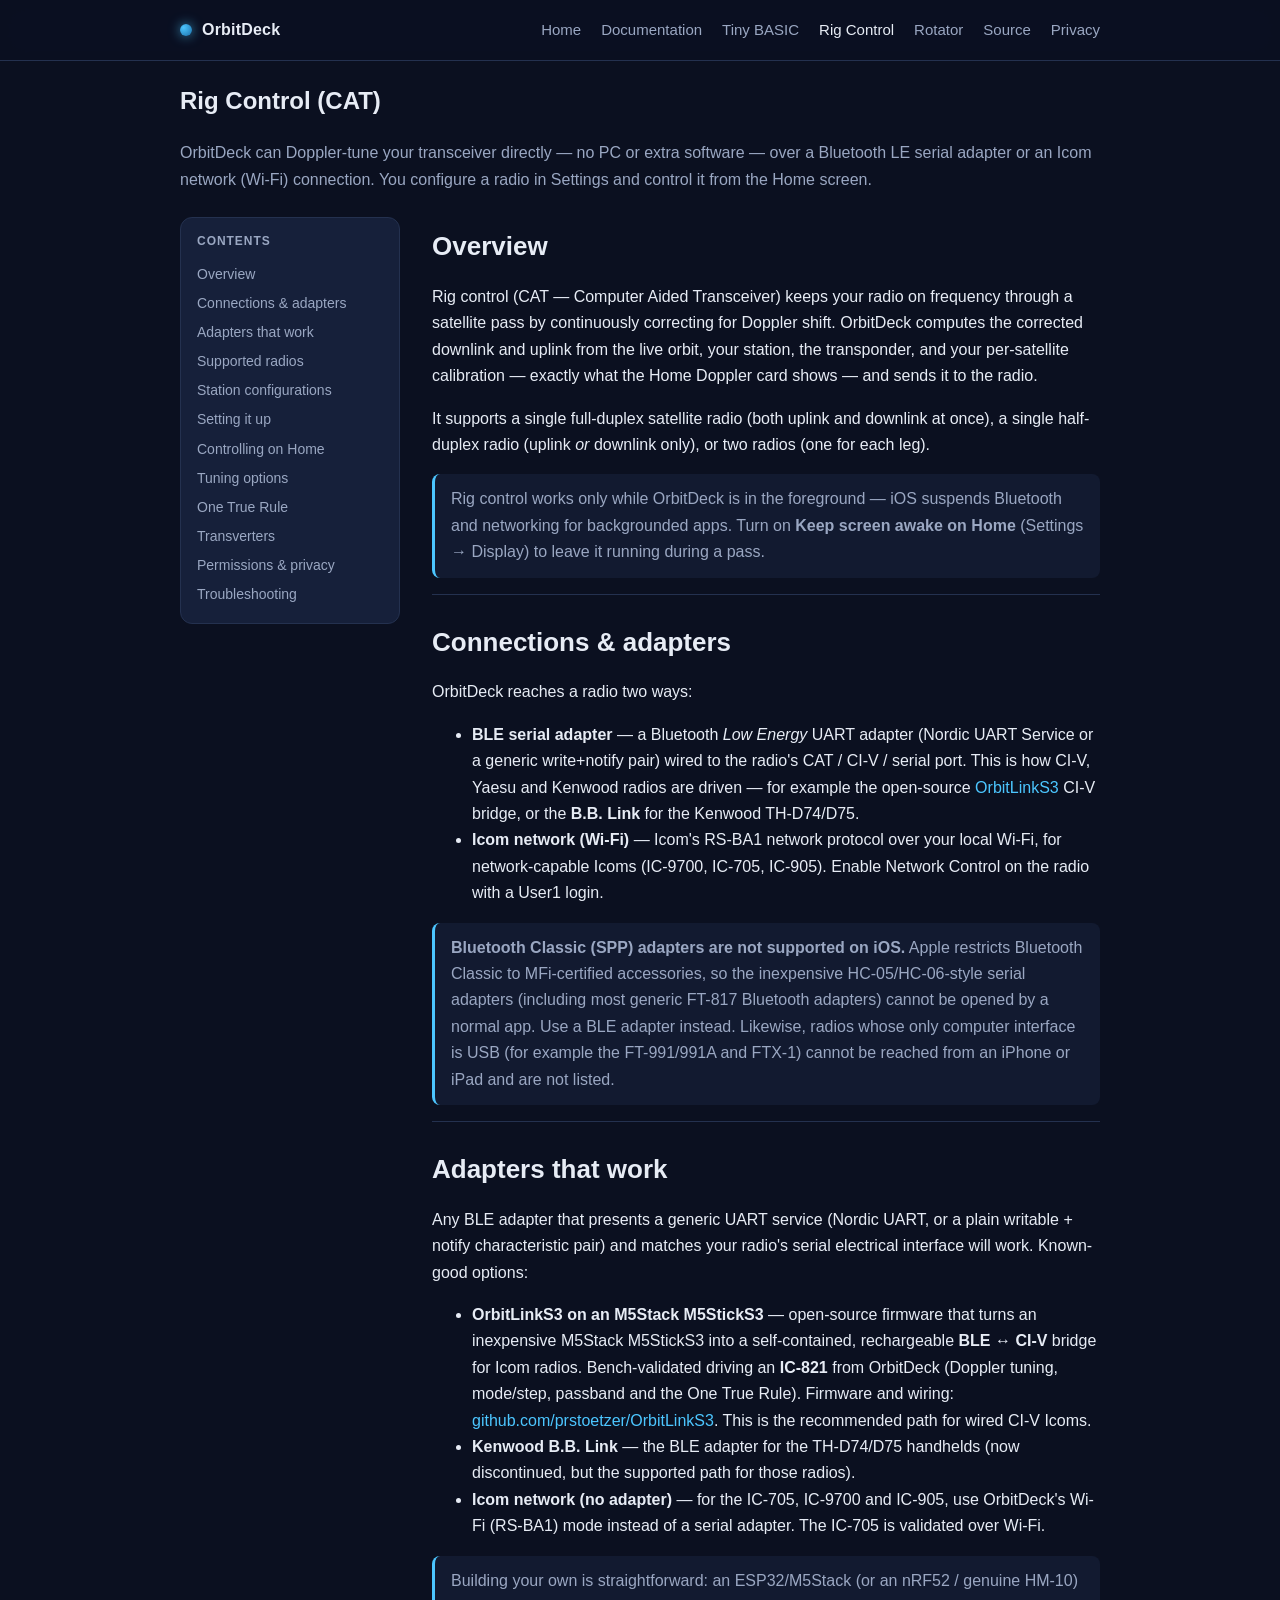
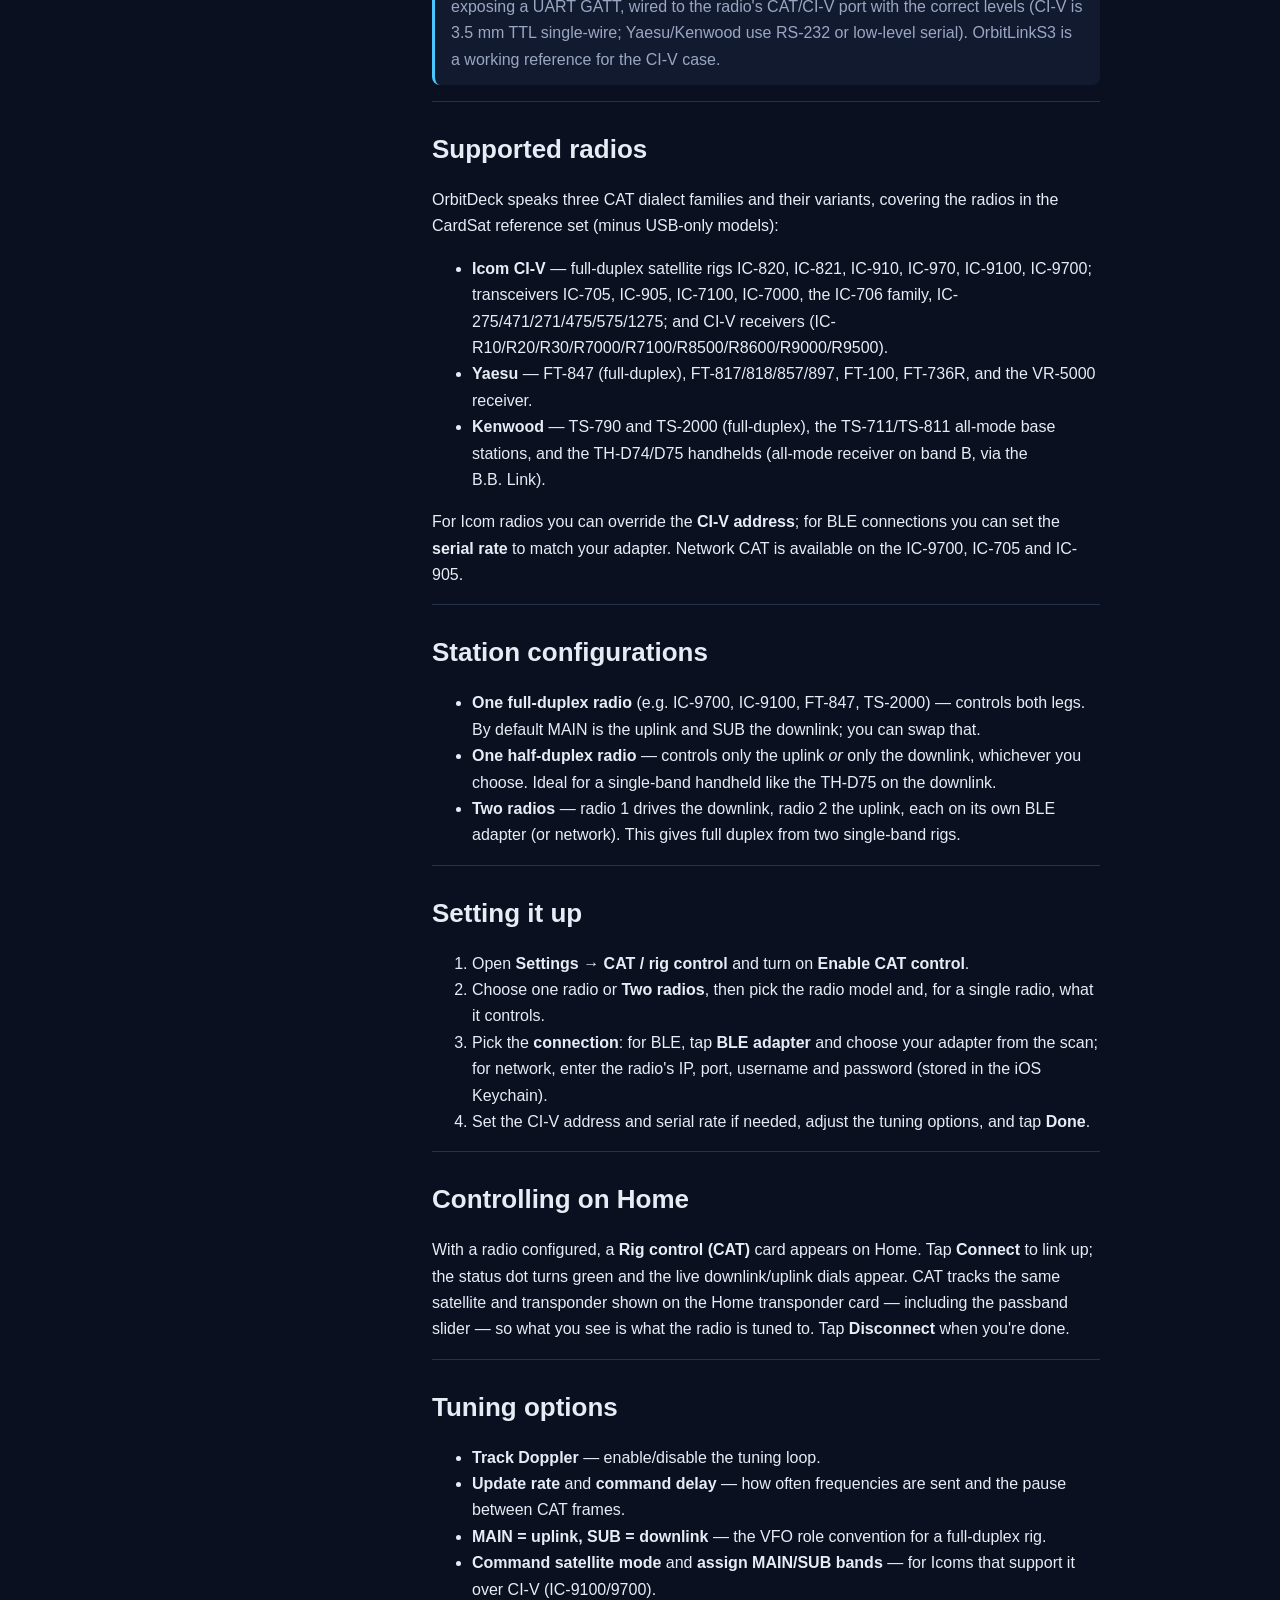
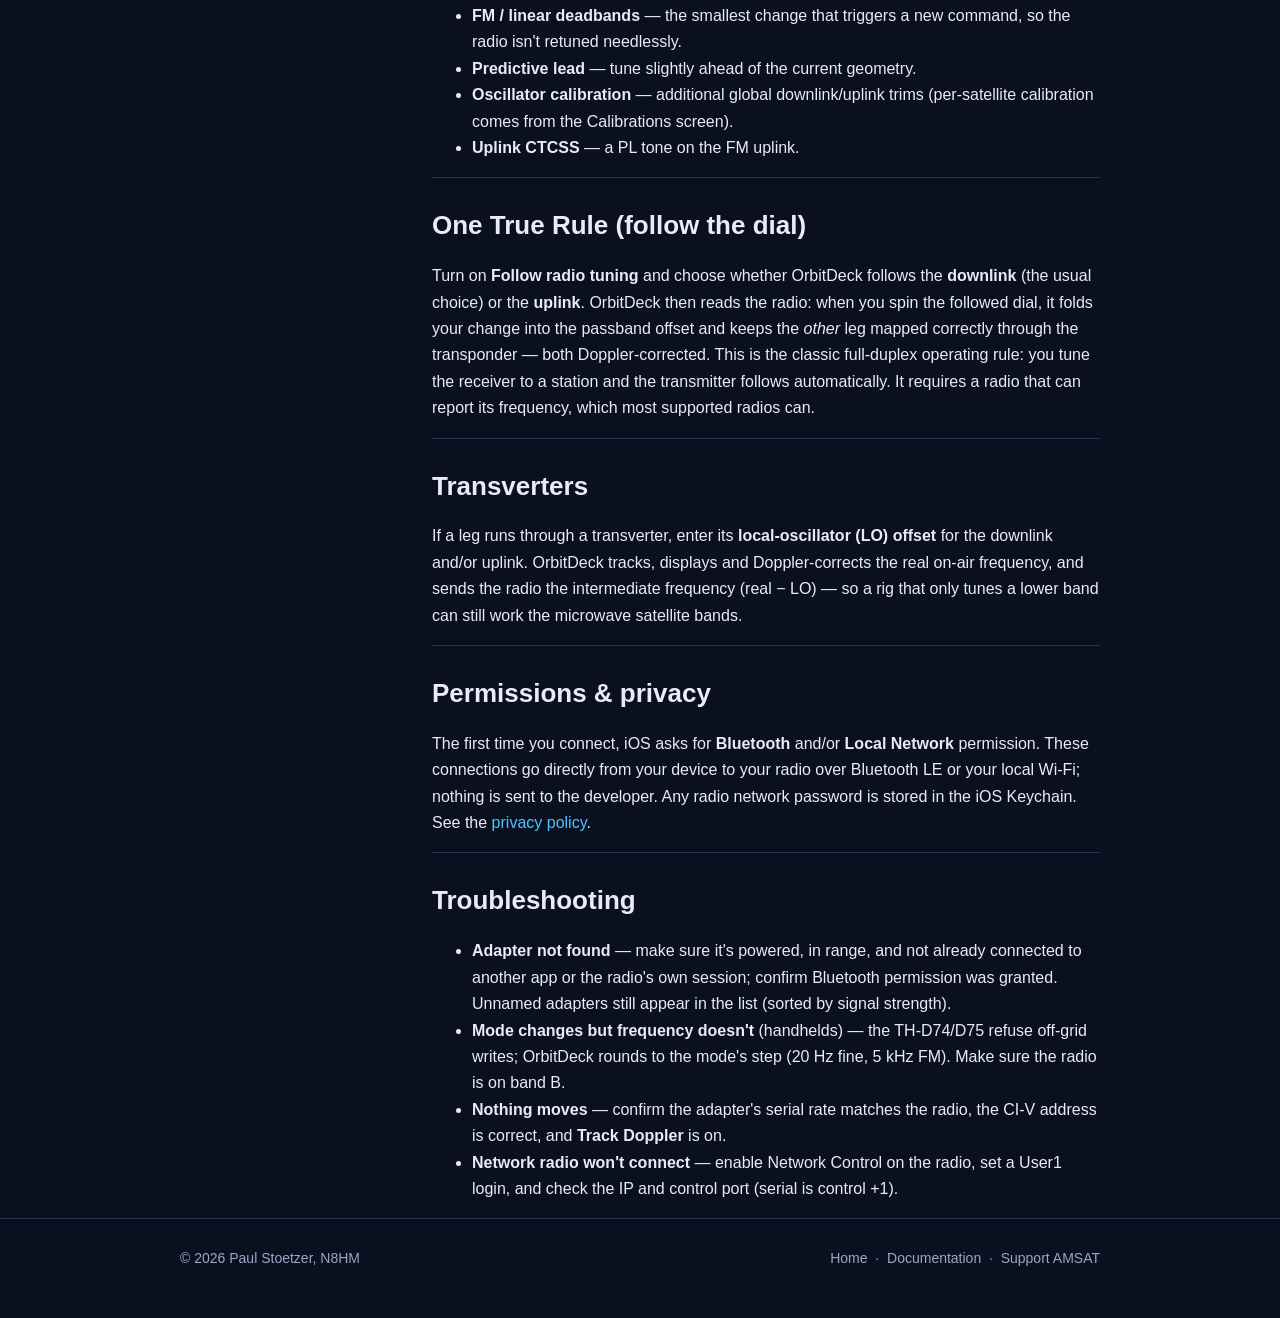
==== docs/catcontrol.html @ 7d6f2154 "0.9.13: antenna rotator control (GS-232/Easycomm/SPID/rotctld/PstRotator) Add az/el antenna rotator " ====
<!DOCTYPE html>
<html lang="en">
<head>
    <meta charset="utf-8">
    <meta name="viewport" content="width=device-width, initial-scale=1">
    <title>Rig Control (CAT) — OrbitDeck for iOS</title>
    <meta name="description" content="OrbitDeck for iOS can Doppler-tune your transceiver (CAT control) over a BLE serial adapter or an Icom network connection: supported radios, interfaces, tuning options, and the One True Rule read-back.">
    <link rel="stylesheet" href="styles.css">
</head>
<body>
    <header class="site-header">
        <nav class="nav">
            <a class="brand" href="index.html"><span class="dot"></span>OrbitDeck</a>
            <a class="navlink" href="index.html">Home</a>
            <a class="navlink" href="documentation.html">Documentation</a>
            <a class="navlink" href="tinybasic.html">Tiny BASIC</a>
            <a class="navlink" href="catcontrol.html" aria-current="page">Rig Control</a>
            <a class="navlink" href="rotator.html">Rotator</a>
            <a class="navlink" href="source.html">Source</a>
            <a class="navlink" href="privacy.html">Privacy</a>
        </nav>
    </header>

    <section class="container">
        <h1>Rig Control (CAT)</h1>
        <p class="section-intro">OrbitDeck can Doppler-tune your transceiver directly — no PC or extra software — over a Bluetooth&nbsp;LE serial adapter or an Icom network (Wi-Fi) connection. You configure a radio in Settings and control it from the Home screen.</p>

        <div class="doc">
            <aside class="toc">
                <h4>Contents</h4>
                <a href="#overview">Overview</a>
                <a href="#interfaces">Connections &amp; adapters</a>
                <a href="#adapters">Adapters that work</a>
                <a href="#radios">Supported radios</a>
                <a href="#stations">Station configurations</a>
                <a href="#setup">Setting it up</a>
                <a href="#control">Controlling on Home</a>
                <a href="#tuning">Tuning options</a>
                <a href="#onetrule">One True Rule</a>
                <a href="#transverter">Transverters</a>
                <a href="#privacy">Permissions &amp; privacy</a>
                <a href="#troubleshooting">Troubleshooting</a>
            </aside>

            <div class="doc-body">
                <h2 id="overview">Overview</h2>
                <p>Rig control (CAT — Computer Aided Transceiver) keeps your radio on frequency through a satellite pass by continuously correcting for Doppler shift. OrbitDeck computes the corrected downlink and uplink from the live orbit, your station, the transponder, and your per-satellite calibration — exactly what the Home Doppler card shows — and sends it to the radio.</p>
                <p>It supports a single full-duplex satellite radio (both uplink and downlink at once), a single half-duplex radio (uplink <em>or</em> downlink only), or two radios (one for each leg).</p>
                <div class="note">
                    Rig control works only while OrbitDeck is in the foreground — iOS suspends Bluetooth and networking for backgrounded apps. Turn on <strong>Keep screen awake on Home</strong> (Settings &rarr; Display) to leave it running during a pass.
                </div>

                <h2 id="interfaces">Connections &amp; adapters</h2>
                <p>OrbitDeck reaches a radio two ways:</p>
                <ul>
                    <li><strong>BLE serial adapter</strong> — a Bluetooth&nbsp;<em>Low Energy</em> UART adapter (Nordic UART Service or a generic write+notify pair) wired to the radio's CAT / CI-V / serial port. This is how CI-V, Yaesu and Kenwood radios are driven — for example the open-source <a href="#adapters">OrbitLinkS3</a> CI-V bridge, or the <strong>B.B.&nbsp;Link</strong> for the Kenwood TH-D74/D75.</li>
                    <li><strong>Icom network (Wi-Fi)</strong> — Icom's RS-BA1 network protocol over your local Wi-Fi, for network-capable Icoms (IC-9700, IC-705, IC-905). Enable Network Control on the radio with a User1 login.</li>
                </ul>
                <div class="note">
                    <strong>Bluetooth Classic (SPP) adapters are not supported on iOS.</strong> Apple restricts Bluetooth Classic to MFi-certified accessories, so the inexpensive HC-05/HC-06-style serial adapters (including most generic FT-817 Bluetooth adapters) cannot be opened by a normal app. Use a BLE adapter instead. Likewise, radios whose only computer interface is USB (for example the FT-991/991A and FTX-1) cannot be reached from an iPhone or iPad and are not listed.
                </div>

                <h2 id="adapters">Adapters that work</h2>
                <p>Any BLE adapter that presents a generic UART service (Nordic UART, or a plain writable + notify characteristic pair) and matches your radio's serial electrical interface will work. Known-good options:</p>
                <ul>
                    <li><strong>OrbitLinkS3 on an M5Stack M5StickS3</strong> — open-source firmware that turns an inexpensive M5Stack M5StickS3 into a self-contained, rechargeable <strong>BLE&nbsp;&harr;&nbsp;CI-V</strong> bridge for Icom radios. Bench-validated driving an <strong>IC-821</strong> from OrbitDeck (Doppler tuning, mode/step, passband and the One True Rule). Firmware and wiring: <a href="https://github.com/prstoetzer/OrbitLinkS3" rel="noopener">github.com/prstoetzer/OrbitLinkS3</a>. This is the recommended path for wired CI-V Icoms.</li>
                    <li><strong>Kenwood B.B.&nbsp;Link</strong> — the BLE adapter for the TH-D74/D75 handhelds (now discontinued, but the supported path for those radios).</li>
                    <li><strong>Icom network (no adapter)</strong> — for the IC-705, IC-9700 and IC-905, use OrbitDeck's Wi-Fi (RS-BA1) mode instead of a serial adapter. The IC-705 is validated over Wi-Fi.</li>
                </ul>
                <div class="note">
                    Building your own is straightforward: an ESP32/M5Stack (or an nRF52 / genuine HM-10) exposing a UART GATT, wired to the radio's CAT/CI-V port with the correct levels (CI-V is 3.5&nbsp;mm TTL single-wire; Yaesu/Kenwood use RS-232 or low-level serial). OrbitLinkS3 is a working reference for the CI-V case.
                </div>

                <h2 id="radios">Supported radios</h2>
                <p>OrbitDeck speaks three CAT dialect families and their variants, covering the radios in the CardSat reference set (minus USB-only models):</p>
                <ul>
                    <li><strong>Icom CI-V</strong> — full-duplex satellite rigs IC-820, IC-821, IC-910, IC-970, IC-9100, IC-9700; transceivers IC-705, IC-905, IC-7100, IC-7000, the IC-706 family, IC-275/471/271/475/575/1275; and CI-V receivers (IC-R10/R20/R30/R7000/R7100/R8500/R8600/R9000/R9500).</li>
                    <li><strong>Yaesu</strong> — FT-847 (full-duplex), FT-817/818/857/897, FT-100, FT-736R, and the VR-5000 receiver.</li>
                    <li><strong>Kenwood</strong> — TS-790 and TS-2000 (full-duplex), the TS-711/TS-811 all-mode base stations, and the TH-D74/D75 handhelds (all-mode receiver on band B, via the B.B.&nbsp;Link).</li>
                </ul>
                <p>For Icom radios you can override the <strong>CI-V address</strong>; for BLE connections you can set the <strong>serial rate</strong> to match your adapter. Network CAT is available on the IC-9700, IC-705 and IC-905.</p>

                <h2 id="stations">Station configurations</h2>
                <ul>
                    <li><strong>One full-duplex radio</strong> (e.g. IC-9700, IC-9100, FT-847, TS-2000) — controls both legs. By default MAIN is the uplink and SUB the downlink; you can swap that.</li>
                    <li><strong>One half-duplex radio</strong> — controls only the uplink <em>or</em> only the downlink, whichever you choose. Ideal for a single-band handheld like the TH-D75 on the downlink.</li>
                    <li><strong>Two radios</strong> — radio&nbsp;1 drives the downlink, radio&nbsp;2 the uplink, each on its own BLE adapter (or network). This gives full duplex from two single-band rigs.</li>
                </ul>

                <h2 id="setup">Setting it up</h2>
                <ol>
                    <li>Open <strong>Settings &rarr; CAT / rig control</strong> and turn on <strong>Enable CAT control</strong>.</li>
                    <li>Choose one radio or <strong>Two radios</strong>, then pick the radio model and, for a single radio, what it controls.</li>
                    <li>Pick the <strong>connection</strong>: for BLE, tap <strong>BLE adapter</strong> and choose your adapter from the scan; for network, enter the radio's IP, port, username and password (stored in the iOS Keychain).</li>
                    <li>Set the CI-V address and serial rate if needed, adjust the tuning options, and tap <strong>Done</strong>.</li>
                </ol>

                <h2 id="control">Controlling on Home</h2>
                <p>With a radio configured, a <strong>Rig control (CAT)</strong> card appears on Home. Tap <strong>Connect</strong> to link up; the status dot turns green and the live downlink/uplink dials appear. CAT tracks the same satellite and transponder shown on the Home transponder card — including the passband slider — so what you see is what the radio is tuned to. Tap <strong>Disconnect</strong> when you're done.</p>

                <h2 id="tuning">Tuning options</h2>
                <ul>
                    <li><strong>Track Doppler</strong> — enable/disable the tuning loop.</li>
                    <li><strong>Update rate</strong> and <strong>command delay</strong> — how often frequencies are sent and the pause between CAT frames.</li>
                    <li><strong>MAIN = uplink, SUB = downlink</strong> — the VFO role convention for a full-duplex rig.</li>
                    <li><strong>Command satellite mode</strong> and <strong>assign MAIN/SUB bands</strong> — for Icoms that support it over CI-V (IC-9100/9700).</li>
                    <li><strong>FM / linear deadbands</strong> — the smallest change that triggers a new command, so the radio isn't retuned needlessly.</li>
                    <li><strong>Predictive lead</strong> — tune slightly ahead of the current geometry.</li>
                    <li><strong>Oscillator calibration</strong> — additional global downlink/uplink trims (per-satellite calibration comes from the Calibrations screen).</li>
                    <li><strong>Uplink CTCSS</strong> — a PL tone on the FM uplink.</li>
                </ul>

                <h2 id="onetrule">One True Rule (follow the dial)</h2>
                <p>Turn on <strong>Follow radio tuning</strong> and choose whether OrbitDeck follows the <strong>downlink</strong> (the usual choice) or the <strong>uplink</strong>. OrbitDeck then reads the radio: when you spin the followed dial, it folds your change into the passband offset and keeps the <em>other</em> leg mapped correctly through the transponder — both Doppler-corrected. This is the classic full-duplex operating rule: you tune the receiver to a station and the transmitter follows automatically. It requires a radio that can report its frequency, which most supported radios can.</p>

                <h2 id="transverter">Transverters</h2>
                <p>If a leg runs through a transverter, enter its <strong>local-oscillator (LO) offset</strong> for the downlink and/or uplink. OrbitDeck tracks, displays and Doppler-corrects the real on-air frequency, and sends the radio the intermediate frequency (real &minus; LO) — so a rig that only tunes a lower band can still work the microwave satellite bands.</p>

                <h2 id="privacy">Permissions &amp; privacy</h2>
                <p>The first time you connect, iOS asks for <strong>Bluetooth</strong> and/or <strong>Local Network</strong> permission. These connections go directly from your device to your radio over Bluetooth&nbsp;LE or your local Wi-Fi; nothing is sent to the developer. Any radio network password is stored in the iOS Keychain. See the <a href="privacy.html">privacy policy</a>.</p>

                <h2 id="troubleshooting">Troubleshooting</h2>
                <ul>
                    <li><strong>Adapter not found</strong> — make sure it's powered, in range, and not already connected to another app or the radio's own session; confirm Bluetooth permission was granted. Unnamed adapters still appear in the list (sorted by signal strength).</li>
                    <li><strong>Mode changes but frequency doesn't</strong> (handhelds) — the TH-D74/D75 refuse off-grid writes; OrbitDeck rounds to the mode's step (20&nbsp;Hz fine, 5&nbsp;kHz FM). Make sure the radio is on band&nbsp;B.</li>
                    <li><strong>Nothing moves</strong> — confirm the adapter's serial rate matches the radio, the CI-V address is correct, and <strong>Track Doppler</strong> is on.</li>
                    <li><strong>Network radio won't connect</strong> — enable Network Control on the radio, set a User1 login, and check the IP and control port (serial is control&nbsp;+1).</li>
                </ul>
            </div>
        </div>
    </section>

    <footer class="site-footer">
        <div class="container">
            <span>&copy; 2026 Paul Stoetzer, N8HM</span>
            <span>
                <a href="index.html">Home</a> &nbsp;·&nbsp;
                <a href="documentation.html">Documentation</a> &nbsp;·&nbsp;
                <a href="https://www.amsat.org" rel="noopener">Support AMSAT</a>
            </span>
        </div>
    </footer>
</body>
</html>
---- docs/styles.css ----
/* OrbitDeck for iOS — GitHub Pages site
   Dependency-free static styles (no Jekyll build required). */

:root {
    --bg: #0b1020;
    --bg-elev: #121a30;
    --panel: #16203a;
    --border: #24314f;
    --text: #e7ecf5;
    --muted: #9aa7c2;
    --accent: #4cc6ff;
    --accent-2: #7ee787;
    --warning: #ffcc66;
    --max: 960px;
}

* { box-sizing: border-box; }

html { scroll-behavior: smooth; }

body {
    margin: 0;
    background: var(--bg);
    color: var(--text);
    font: 16px/1.65 -apple-system, BlinkMacSystemFont, "Segoe UI", Roboto, Helvetica, Arial, sans-serif;
    -webkit-font-smoothing: antialiased;
}

a { color: var(--accent); text-decoration: none; }
a:hover { text-decoration: underline; }

.container { max-width: var(--max); margin: 0 auto; padding: 0 20px; }

/* Header / nav */
.site-header {
    position: sticky;
    top: 0;
    z-index: 10;
    background: rgba(11, 16, 32, 0.85);
    backdrop-filter: saturate(160%) blur(12px);
    border-bottom: 1px solid var(--border);
}
.nav {
    display: flex;
    align-items: center;
    gap: 20px;
    height: 60px;
    max-width: var(--max);
    margin: 0 auto;
    padding: 0 20px;
}
.nav .brand {
    font-weight: 700;
    letter-spacing: 0.2px;
    color: var(--text);
    margin-right: auto;
    display: flex;
    align-items: center;
    gap: 10px;
}
.nav .brand .dot {
    width: 12px; height: 12px; border-radius: 50%;
    background: radial-gradient(circle at 30% 30%, var(--accent), #1c6fa8);
    box-shadow: 0 0 12px rgba(76, 198, 255, 0.7);
}
.nav a.navlink { color: var(--muted); font-size: 15px; }
.nav a.navlink:hover, .nav a.navlink[aria-current="page"] { color: var(--text); text-decoration: none; }

/* Hero */
.hero {
    padding: 72px 0 48px;
    text-align: center;
    background:
        radial-gradient(1200px 400px at 50% -120px, rgba(76,198,255,0.14), transparent 70%),
        linear-gradient(180deg, var(--bg-elev), var(--bg));
    border-bottom: 1px solid var(--border);
}
.hero h1 { font-size: clamp(30px, 6vw, 48px); margin: 0 0 12px; line-height: 1.1; }
.hero p.tagline { font-size: clamp(17px, 3vw, 21px); color: var(--muted); max-width: 640px; margin: 0 auto 28px; }
.hero .badges { display: flex; gap: 10px; justify-content: center; flex-wrap: wrap; }

.btn {
    display: inline-block;
    padding: 11px 20px;
    border-radius: 10px;
    font-weight: 600;
    border: 1px solid var(--border);
    background: var(--panel);
    color: var(--text);
}
.btn.primary { background: linear-gradient(180deg, #2aa9e8, #1c6fa8); border-color: #1c6fa8; color: #fff; }
.btn:hover { text-decoration: none; border-color: var(--accent); }

/* Sections */
section { padding: 40px 0; }
h2 { font-size: 26px; margin: 0 0 6px; }
h3 { font-size: 19px; margin: 26px 0 8px; }
.section-intro { color: var(--muted); margin: 0 0 24px; }

/* Feature grid */
.grid { display: grid; grid-template-columns: repeat(auto-fit, minmax(260px, 1fr)); gap: 16px; }
.card {
    background: var(--panel);
    border: 1px solid var(--border);
    border-radius: 14px;
    padding: 20px;
}
.card h3 { margin-top: 0; color: var(--accent); font-size: 17px; }
.card ul { margin: 8px 0 0; padding-left: 18px; }
.card li { margin: 4px 0; color: var(--text); }
.card li span { color: var(--muted); }

/* Docs layout */
.doc { display: grid; grid-template-columns: 220px 1fr; gap: 32px; align-items: start; }
.toc {
    position: sticky; top: 76px;
    border: 1px solid var(--border);
    border-radius: 12px;
    background: var(--panel);
    padding: 14px 16px;
    font-size: 14px;
}
.toc h4 { margin: 0 0 8px; font-size: 12px; letter-spacing: 0.08em; text-transform: uppercase; color: var(--muted); }
.toc a { display: block; color: var(--muted); padding: 3px 0; }
.toc a:hover { color: var(--text); text-decoration: none; }
.doc-body h2 { scroll-margin-top: 76px; border-top: 1px solid var(--border); padding-top: 26px; margin-top: 8px; }
.doc-body h2:first-child { border-top: 0; padding-top: 0; }
.doc-body code {
    background: var(--bg-elev); border: 1px solid var(--border);
    padding: 1px 6px; border-radius: 6px; font-size: 0.9em;
}
.doc-body pre {
    background: var(--bg-elev);
    border: 1px solid var(--border);
    border-radius: 10px;
    padding: 14px 16px;
    overflow-x: auto;
    font-size: 13.5px;
    line-height: 1.55;
    margin: 14px 0;
}
.doc-body pre code {
    background: none; border: 0; padding: 0; font-size: inherit;
}
.doc-body pre, .doc-body pre code {
    font-family: ui-monospace, SFMono-Regular, Menlo, Consolas, monospace;
    color: var(--text);
}
.swatch {
    display: inline-block; width: 14px; height: 14px;
    border-radius: 3px; border: 1px solid var(--border);
    vertical-align: middle; margin-right: 6px;
}
.doc-body table { border-collapse: collapse; width: 100%; margin: 14px 0; font-size: 14px; }
.doc-body th, .doc-body td { border: 1px solid var(--border); padding: 8px 10px; text-align: left; vertical-align: top; }
.doc-body th { background: var(--bg-elev); color: var(--muted); font-weight: 600; }

.note {
    border-left: 3px solid var(--accent);
    background: var(--bg-elev);
    padding: 12px 16px;
    border-radius: 8px;
    margin: 16px 0;
    color: var(--muted);
}

/* Legal / prose */
.prose { max-width: 760px; }
.prose h2 { margin-top: 34px; }
.prose ul { padding-left: 20px; }
.prose li { margin: 6px 0; }
.eyebrow { color: var(--accent); text-transform: uppercase; letter-spacing: 0.1em; font-size: 13px; font-weight: 700; }

/* Footer */
.site-footer {
    border-top: 1px solid var(--border);
    color: var(--muted);
    font-size: 14px;
    padding: 28px 0 48px;
}
.site-footer .container { display: flex; flex-wrap: wrap; gap: 12px 24px; justify-content: space-between; align-items: center; }
.site-footer a { color: var(--muted); }
.site-footer a:hover { color: var(--text); }

@media (max-width: 720px) {
    .doc { grid-template-columns: 1fr; }
    .toc { position: static; }
    .nav { gap: 14px; }
}
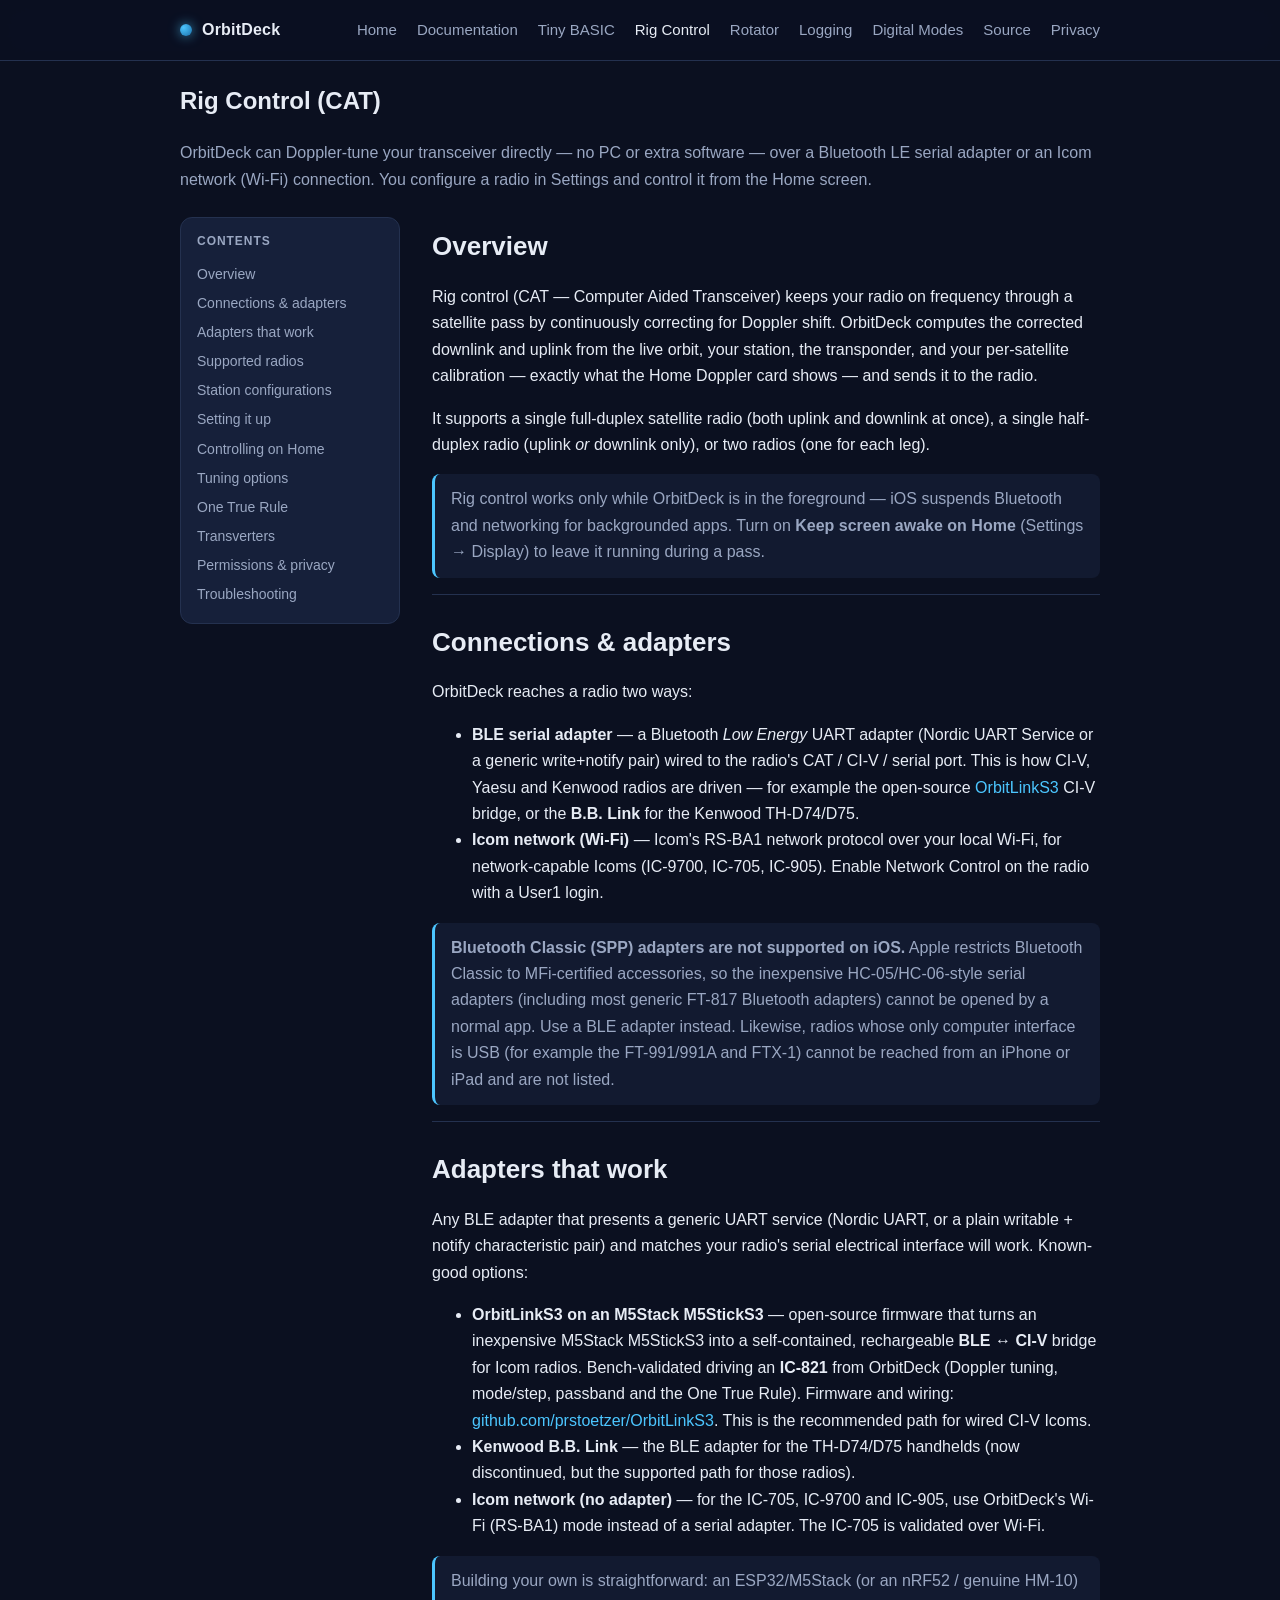
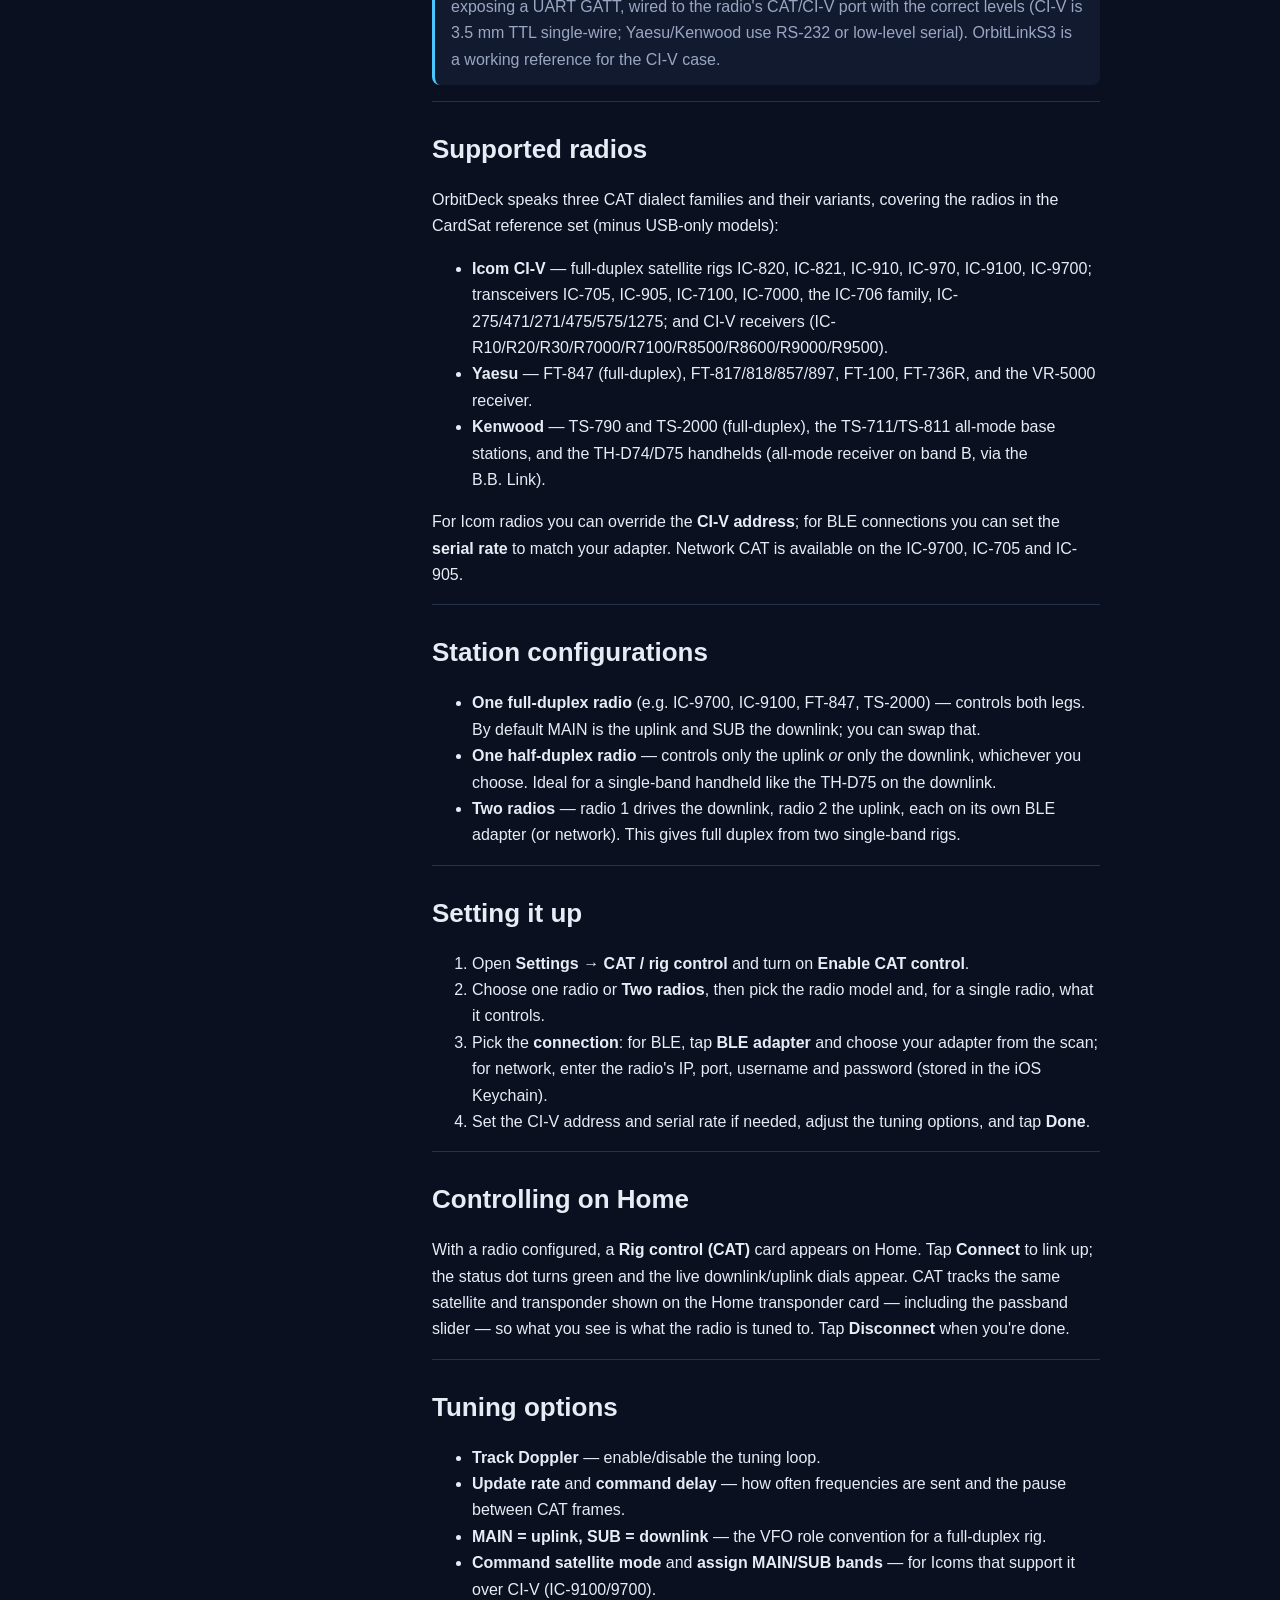
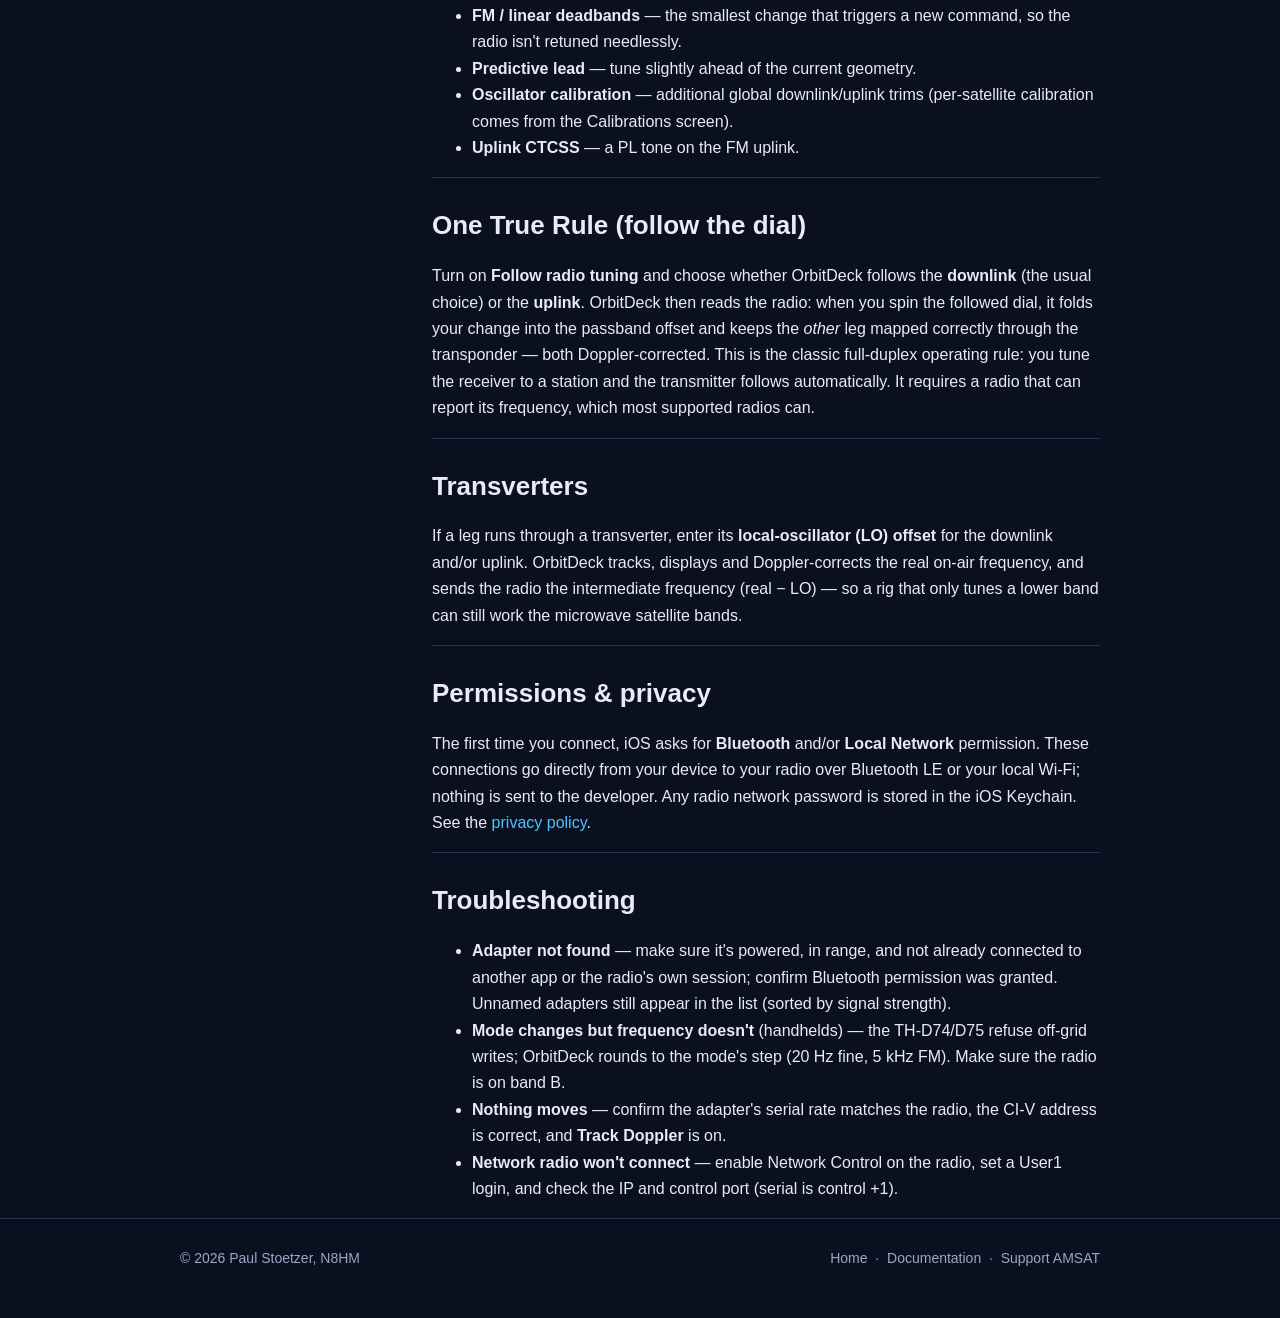
==== commit 274c2a49: "0.9.14: logging + LoTW/Cloudlog, SSTV, full-duplex FT4, rigctl, HEO arrow fix Turns OrbitDeck into a" ====
--- a/docs/catcontrol.html
+++ b/docs/catcontrol.html
@@ -16,6 +16,8 @@
             <a class="navlink" href="tinybasic.html">Tiny BASIC</a>
             <a class="navlink" href="catcontrol.html" aria-current="page">Rig Control</a>
             <a class="navlink" href="rotator.html">Rotator</a>
+            <a class="navlink" href="logging.html">Logging</a>
+            <a class="navlink" href="digitalmodes.html">Digital Modes</a>
             <a class="navlink" href="source.html">Source</a>
             <a class="navlink" href="privacy.html">Privacy</a>
         </nav>
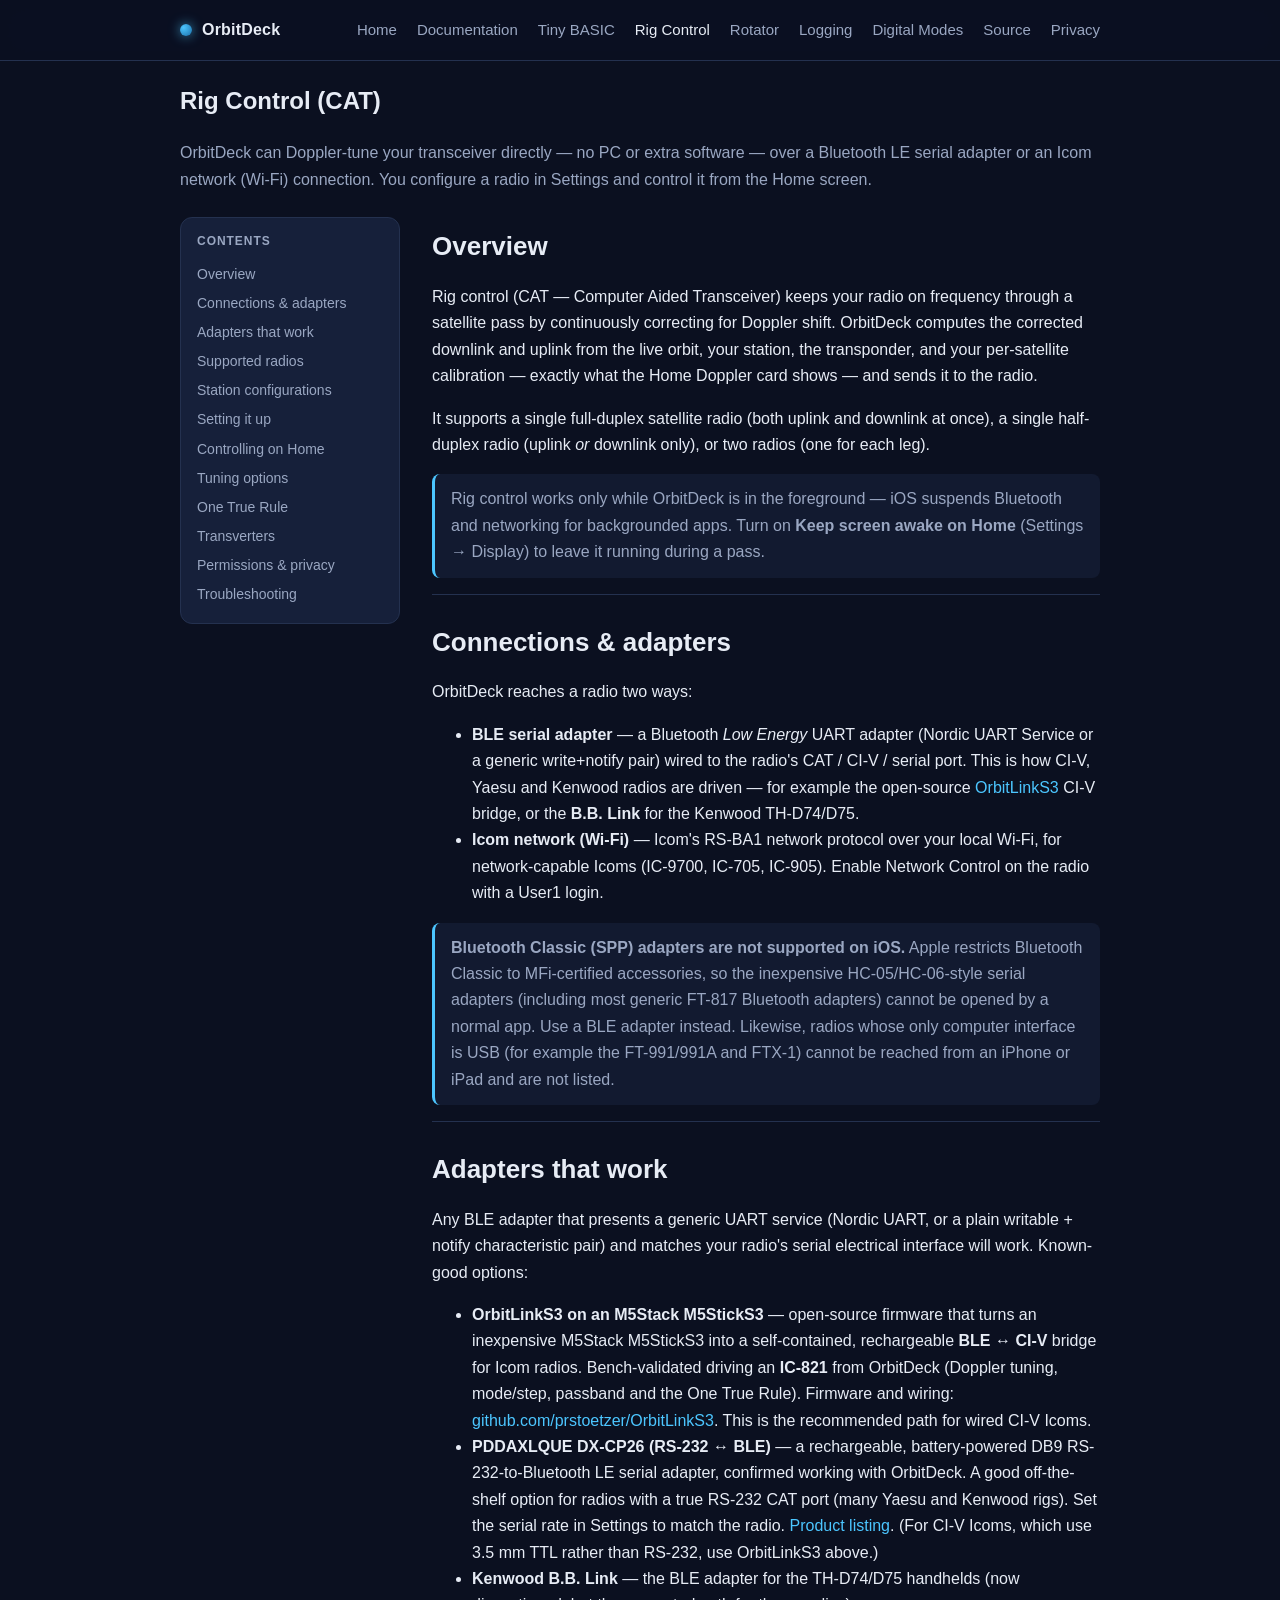
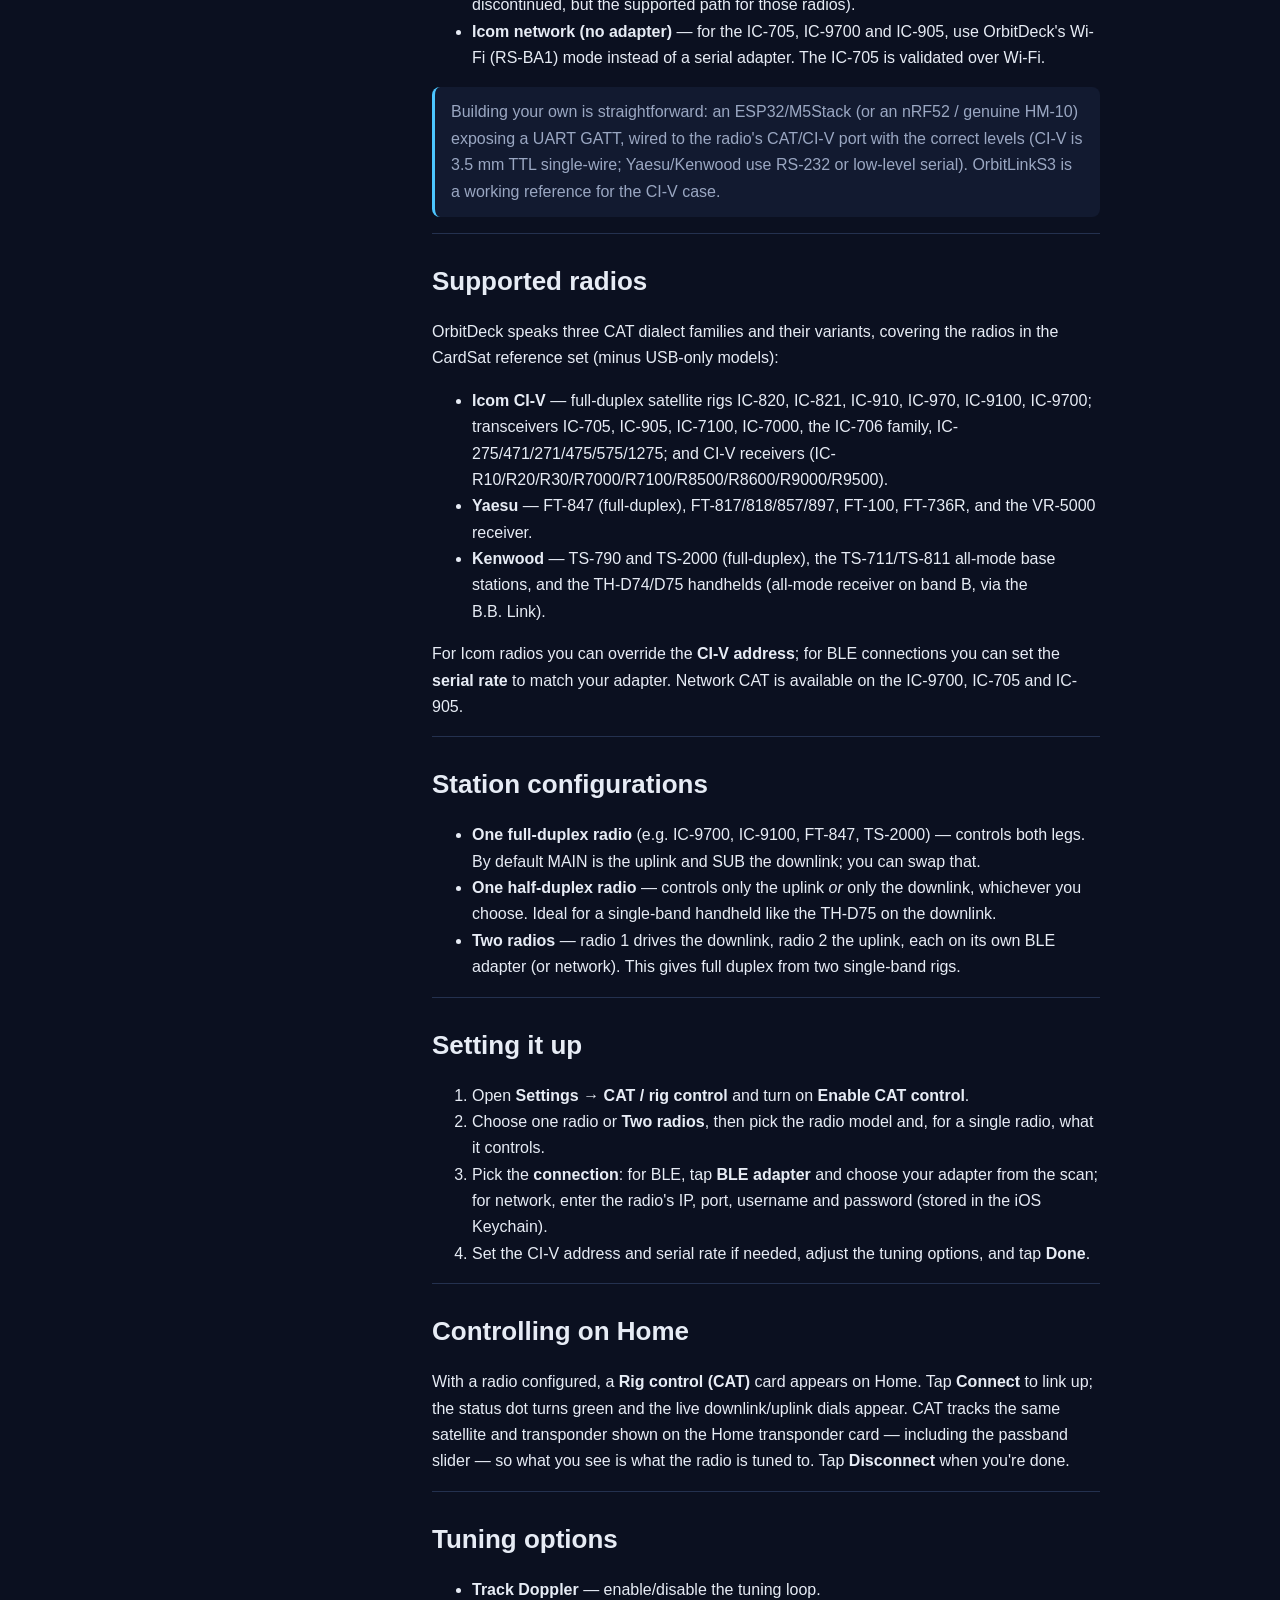
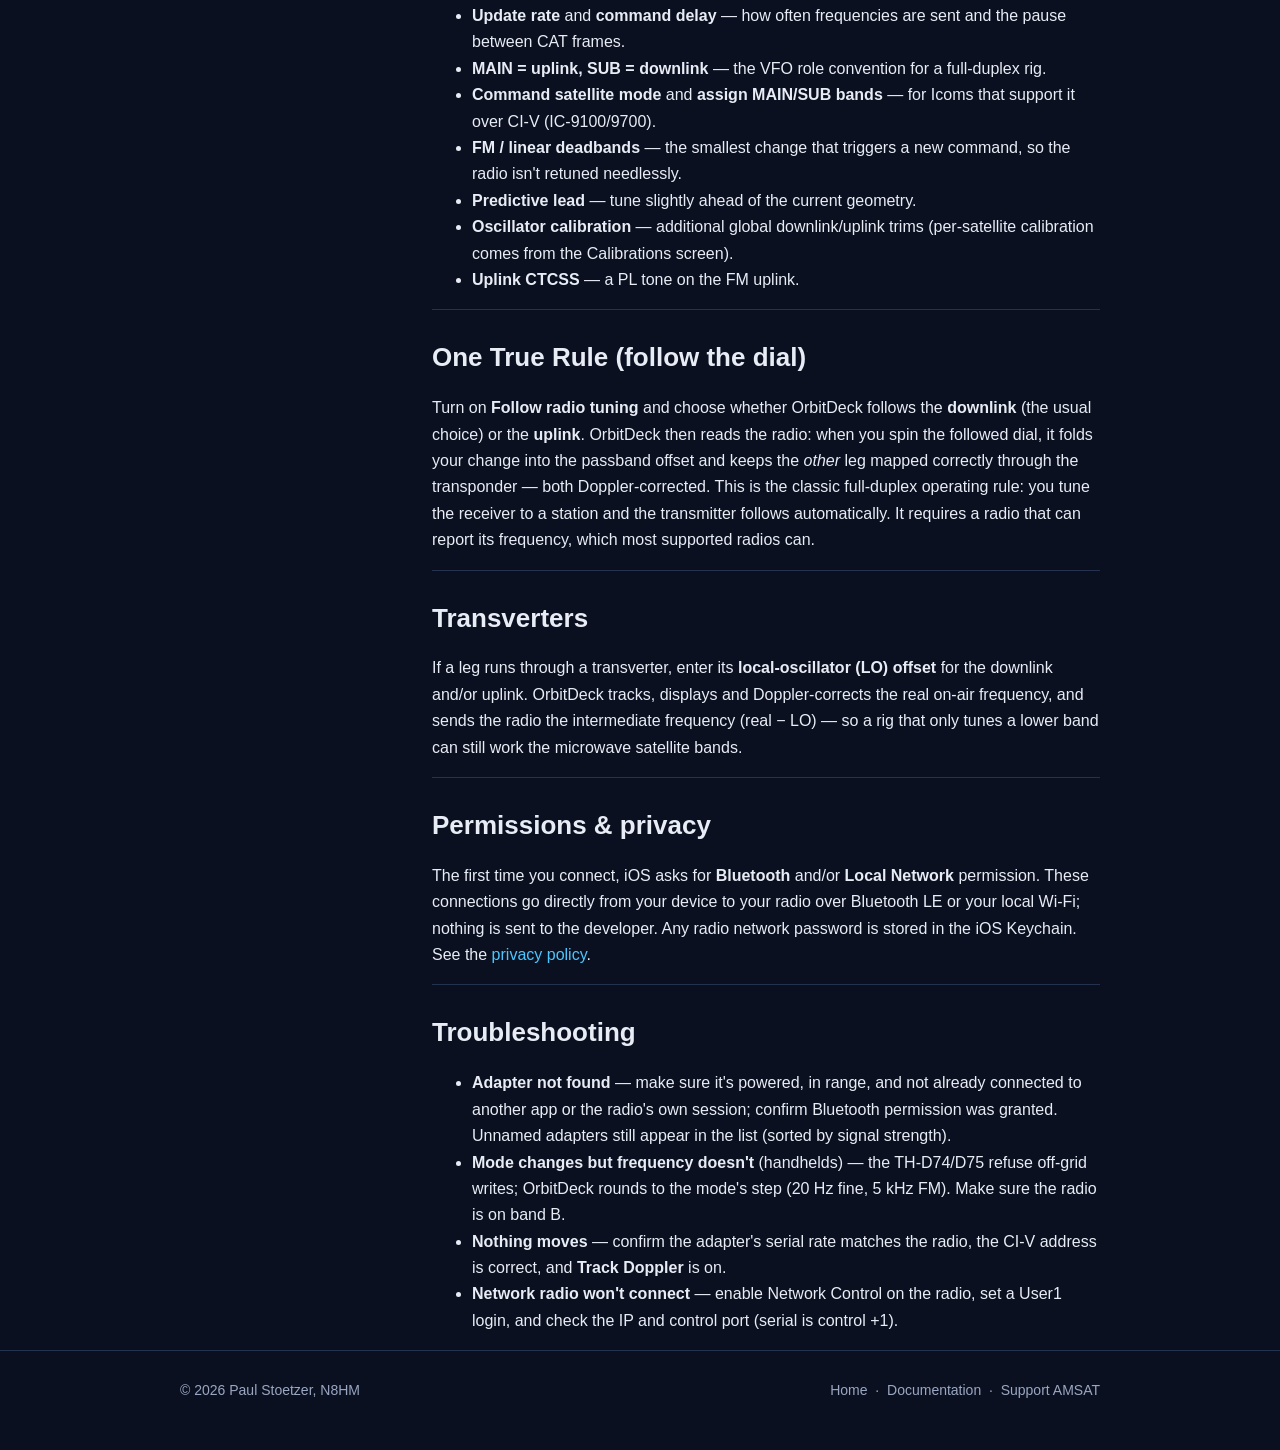
==== commit 510db4d4: "0.9.14 (2) polish: WSJT-X waterfall palette, FT4 waterfall floor + ADIF submode, adapter doc - Water" ====
--- a/docs/catcontrol.html
+++ b/docs/catcontrol.html
@@ -66,6 +66,7 @@
                 <p>Any BLE adapter that presents a generic UART service (Nordic UART, or a plain writable + notify characteristic pair) and matches your radio's serial electrical interface will work. Known-good options:</p>
                 <ul>
                     <li><strong>OrbitLinkS3 on an M5Stack M5StickS3</strong> — open-source firmware that turns an inexpensive M5Stack M5StickS3 into a self-contained, rechargeable <strong>BLE&nbsp;&harr;&nbsp;CI-V</strong> bridge for Icom radios. Bench-validated driving an <strong>IC-821</strong> from OrbitDeck (Doppler tuning, mode/step, passband and the One True Rule). Firmware and wiring: <a href="https://github.com/prstoetzer/OrbitLinkS3" rel="noopener">github.com/prstoetzer/OrbitLinkS3</a>. This is the recommended path for wired CI-V Icoms.</li>
+                    <li><strong>PDDAXLQUE DX-CP26 (RS-232 &harr; BLE)</strong> — a rechargeable, battery-powered DB9 RS-232-to-Bluetooth&nbsp;LE serial adapter, confirmed working with OrbitDeck. A good off-the-shelf option for radios with a true RS-232 CAT port (many Yaesu and Kenwood rigs). Set the serial rate in Settings to match the radio. <a href="https://www.amazon.com/dp/B0D7YTWFQ9" rel="noopener">Product listing</a>. (For CI-V Icoms, which use 3.5&nbsp;mm TTL rather than RS-232, use OrbitLinkS3 above.)</li>
                     <li><strong>Kenwood B.B.&nbsp;Link</strong> — the BLE adapter for the TH-D74/D75 handhelds (now discontinued, but the supported path for those radios).</li>
                     <li><strong>Icom network (no adapter)</strong> — for the IC-705, IC-9700 and IC-905, use OrbitDeck's Wi-Fi (RS-BA1) mode instead of a serial adapter. The IC-705 is validated over Wi-Fi.</li>
                 </ul>
--- a/docs/styles.css
+++ b/docs/styles.css
@@ -182,8 +182,25 @@
 .site-footer a { color: var(--muted); }
 .site-footer a:hover { color: var(--text); }
 
+@media (max-width: 860px) {
+    /* Let the top menu wrap instead of overflowing: brand on its own row,
+       links flowing onto the next line(s). */
+    .nav {
+        flex-wrap: wrap;
+        height: auto;
+        gap: 8px 16px;
+        padding: 10px 16px;
+    }
+    .nav .brand { flex-basis: 100%; margin-right: 0; margin-bottom: 2px; }
+    .site-header { position: static; }   /* avoid a tall sticky bar eating the screen */
+}
+
 @media (max-width: 720px) {
     .doc { grid-template-columns: 1fr; }
     .toc { position: static; }
-    .nav { gap: 14px; }
-}
+    .doc-body h2 { scroll-margin-top: 12px; }
+    /* Wide tables (radio lists, file manifests) scroll horizontally instead of
+       forcing the page wider than the viewport. */
+    .doc-body table, .prose table { display: block; overflow-x: auto; -webkit-overflow-scrolling: touch; }
+    .container { padding-left: 16px; padding-right: 16px; }
+}
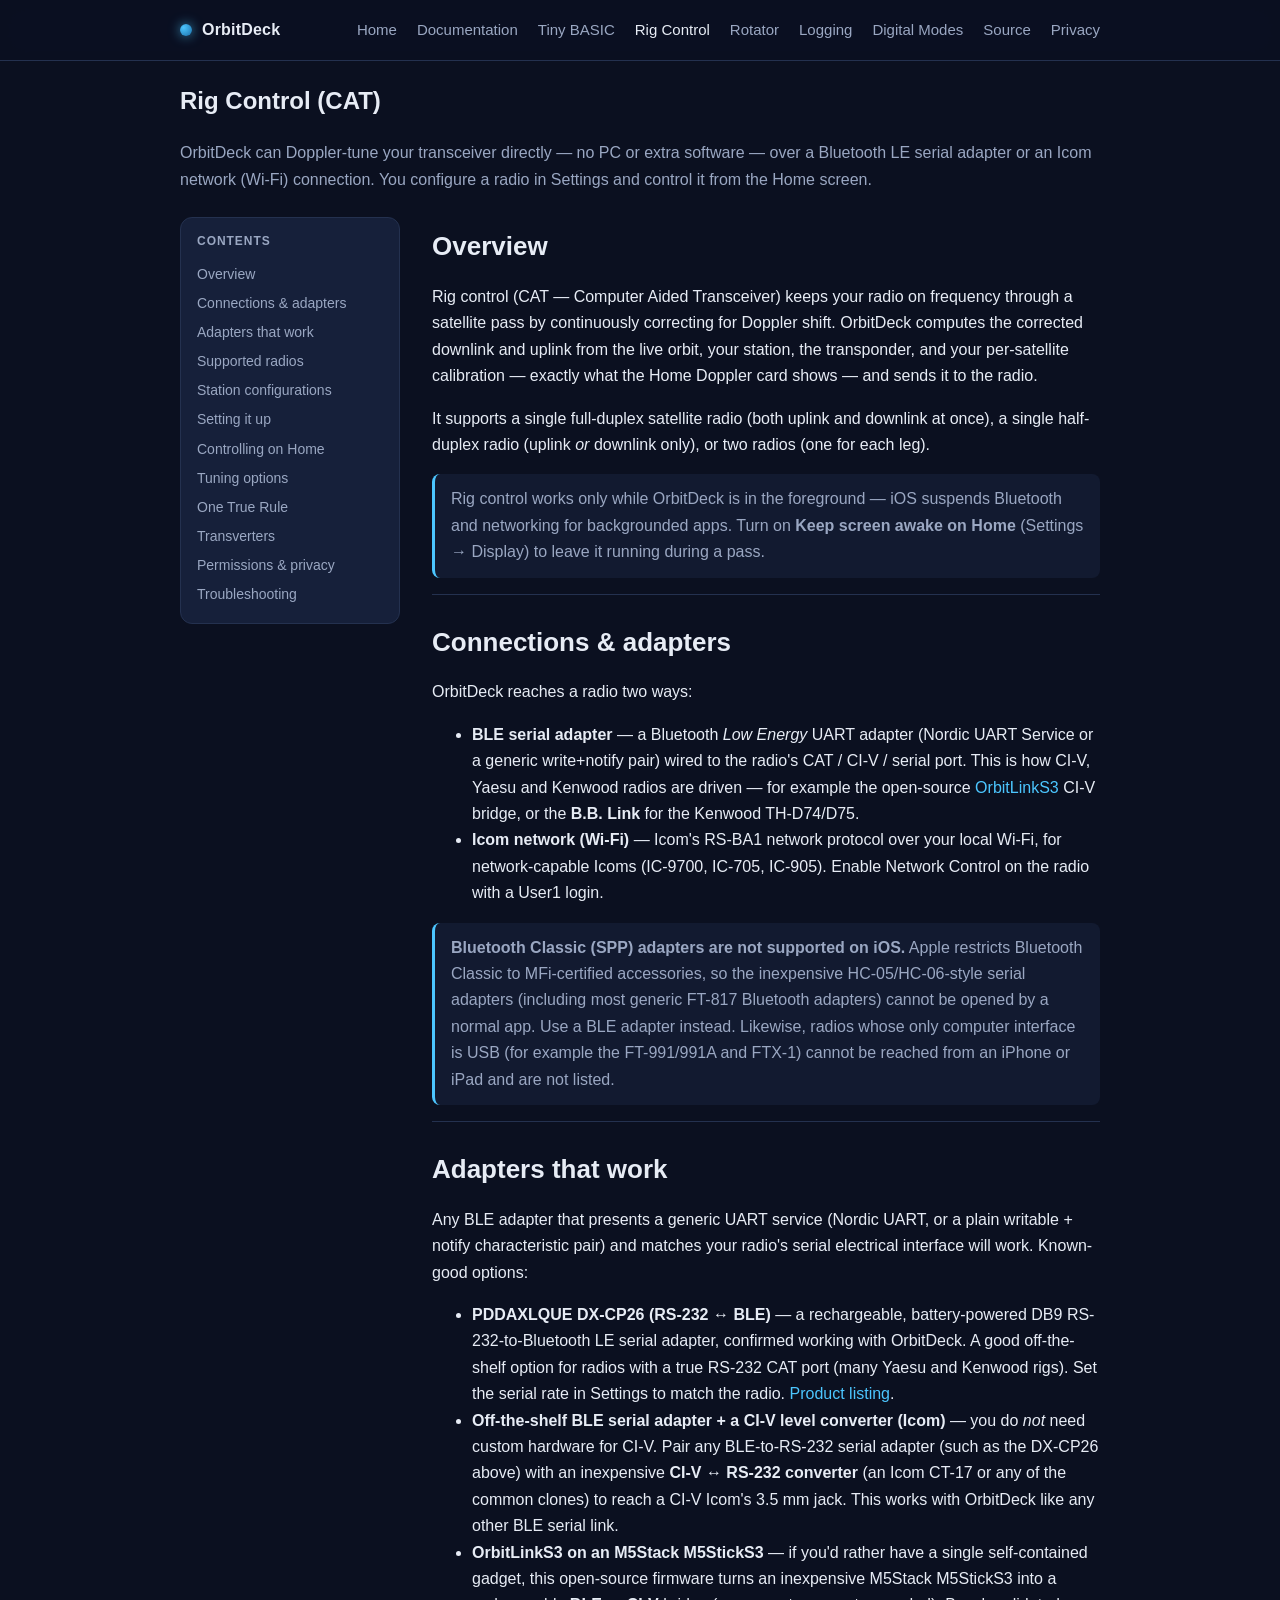
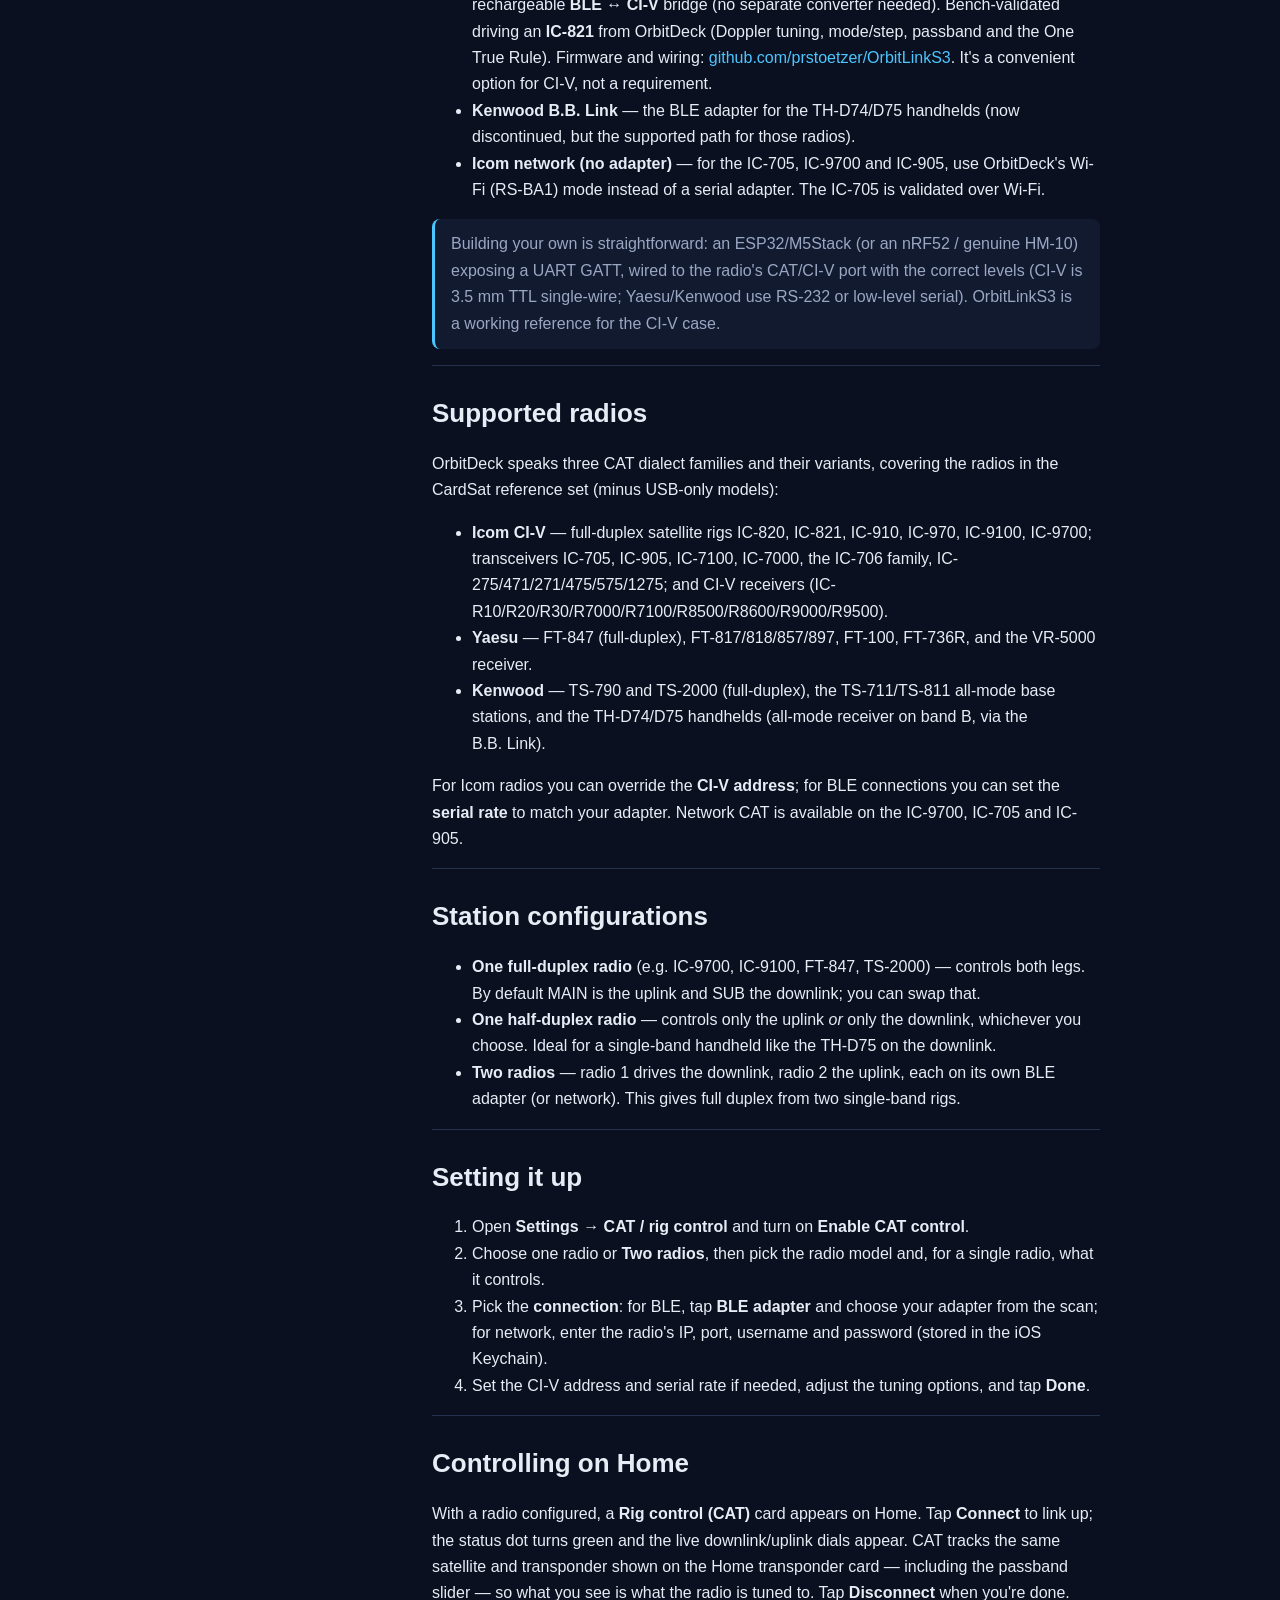
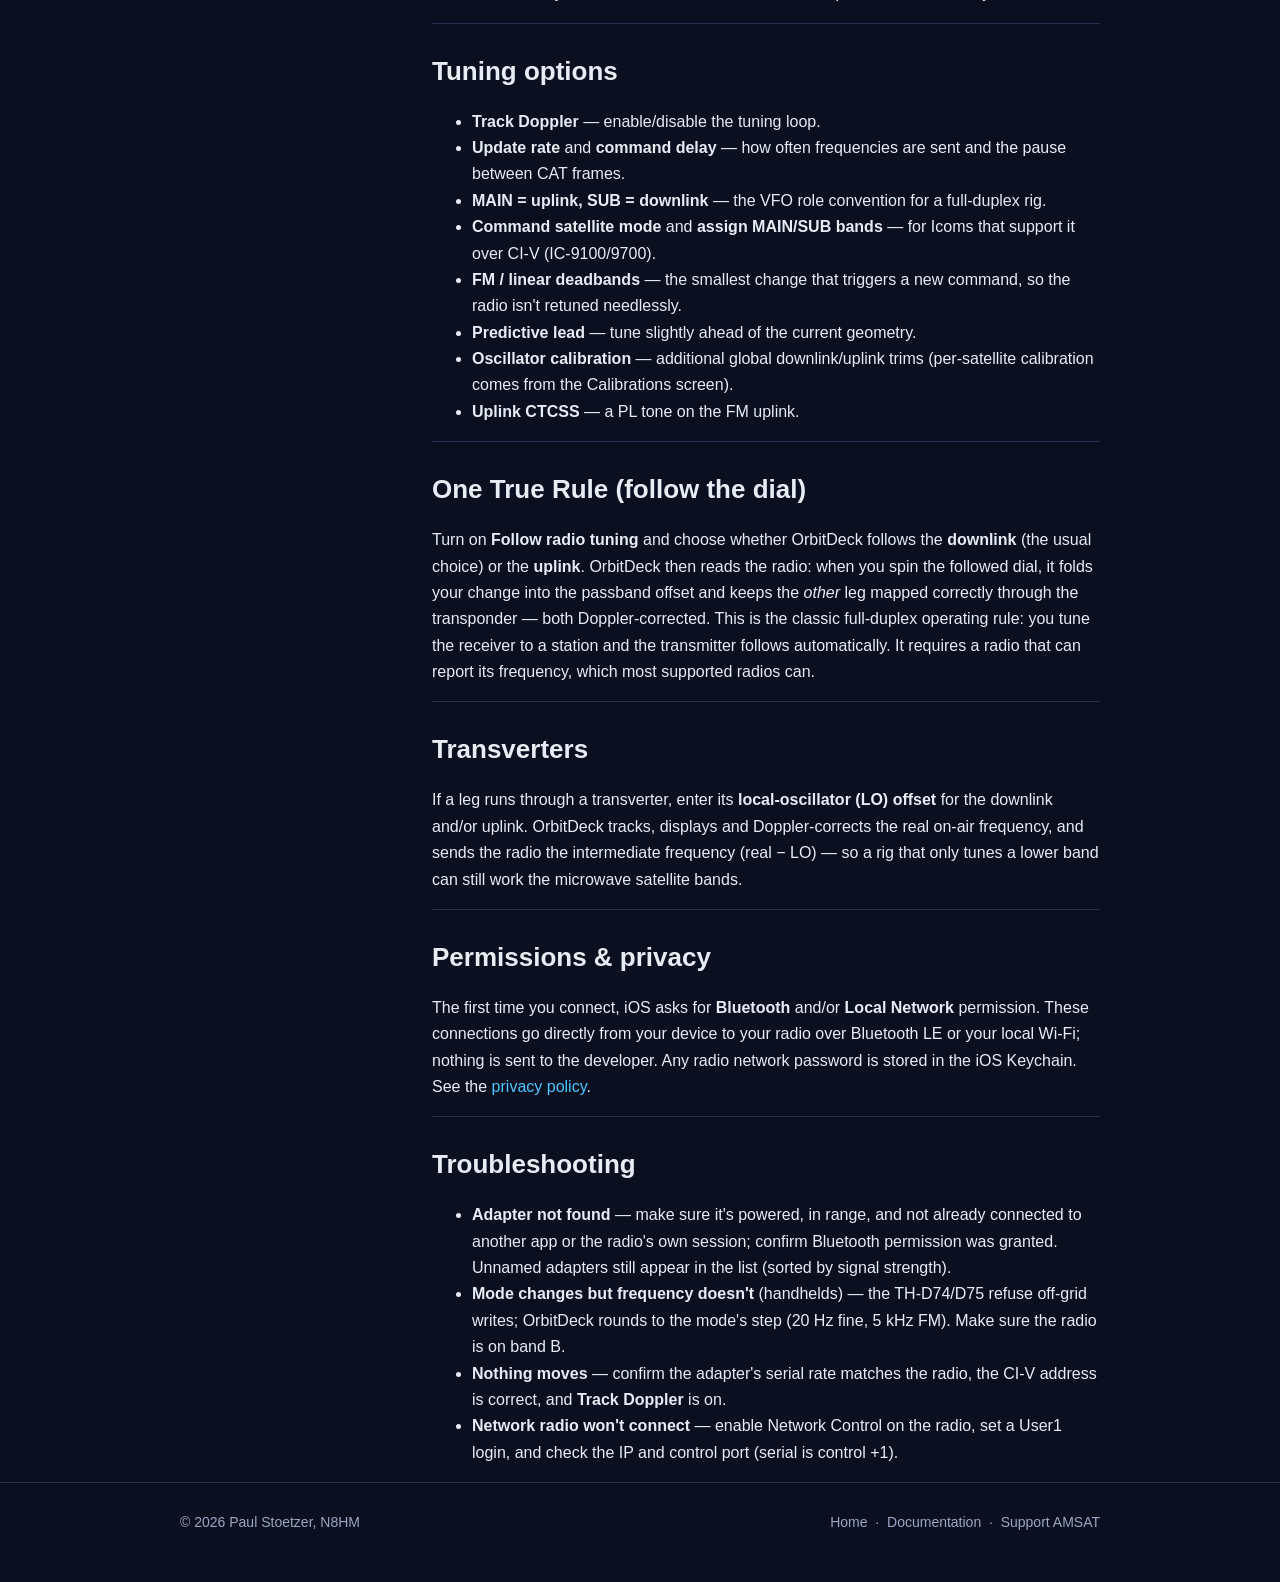
==== commit a33fa3c7: "Docs: clarify CI-V needs no custom hardware — BLE serial adapter + CT-17-style CI-V/RS-232 converter" ====
--- a/docs/catcontrol.html
+++ b/docs/catcontrol.html
@@ -65,8 +65,9 @@
                 <h2 id="adapters">Adapters that work</h2>
                 <p>Any BLE adapter that presents a generic UART service (Nordic UART, or a plain writable + notify characteristic pair) and matches your radio's serial electrical interface will work. Known-good options:</p>
                 <ul>
-                    <li><strong>OrbitLinkS3 on an M5Stack M5StickS3</strong> — open-source firmware that turns an inexpensive M5Stack M5StickS3 into a self-contained, rechargeable <strong>BLE&nbsp;&harr;&nbsp;CI-V</strong> bridge for Icom radios. Bench-validated driving an <strong>IC-821</strong> from OrbitDeck (Doppler tuning, mode/step, passband and the One True Rule). Firmware and wiring: <a href="https://github.com/prstoetzer/OrbitLinkS3" rel="noopener">github.com/prstoetzer/OrbitLinkS3</a>. This is the recommended path for wired CI-V Icoms.</li>
-                    <li><strong>PDDAXLQUE DX-CP26 (RS-232 &harr; BLE)</strong> — a rechargeable, battery-powered DB9 RS-232-to-Bluetooth&nbsp;LE serial adapter, confirmed working with OrbitDeck. A good off-the-shelf option for radios with a true RS-232 CAT port (many Yaesu and Kenwood rigs). Set the serial rate in Settings to match the radio. <a href="https://www.amazon.com/dp/B0D7YTWFQ9" rel="noopener">Product listing</a>. (For CI-V Icoms, which use 3.5&nbsp;mm TTL rather than RS-232, use OrbitLinkS3 above.)</li>
+                    <li><strong>PDDAXLQUE DX-CP26 (RS-232 &harr; BLE)</strong> — a rechargeable, battery-powered DB9 RS-232-to-Bluetooth&nbsp;LE serial adapter, confirmed working with OrbitDeck. A good off-the-shelf option for radios with a true RS-232 CAT port (many Yaesu and Kenwood rigs). Set the serial rate in Settings to match the radio. <a href="https://www.amazon.com/dp/B0D7YTWFQ9" rel="noopener">Product listing</a>.</li>
+                    <li><strong>Off-the-shelf BLE serial adapter + a CI-V level converter (Icom)</strong> — you do <em>not</em> need custom hardware for CI-V. Pair any BLE-to-RS-232 serial adapter (such as the DX-CP26 above) with an inexpensive <strong>CI-V&nbsp;&harr;&nbsp;RS-232 converter</strong> (an Icom CT-17 or any of the common clones) to reach a CI-V Icom's 3.5&nbsp;mm jack. This works with OrbitDeck like any other BLE serial link.</li>
+                    <li><strong>OrbitLinkS3 on an M5Stack M5StickS3</strong> — if you'd rather have a single self-contained gadget, this open-source firmware turns an inexpensive M5Stack M5StickS3 into a rechargeable <strong>BLE&nbsp;&harr;&nbsp;CI-V</strong> bridge (no separate converter needed). Bench-validated driving an <strong>IC-821</strong> from OrbitDeck (Doppler tuning, mode/step, passband and the One True Rule). Firmware and wiring: <a href="https://github.com/prstoetzer/OrbitLinkS3" rel="noopener">github.com/prstoetzer/OrbitLinkS3</a>. It's a convenient option for CI-V, not a requirement.</li>
                     <li><strong>Kenwood B.B.&nbsp;Link</strong> — the BLE adapter for the TH-D74/D75 handhelds (now discontinued, but the supported path for those radios).</li>
                     <li><strong>Icom network (no adapter)</strong> — for the IC-705, IC-9700 and IC-905, use OrbitDeck's Wi-Fi (RS-BA1) mode instead of a serial adapter. The IC-705 is validated over Wi-Fi.</li>
                 </ul>
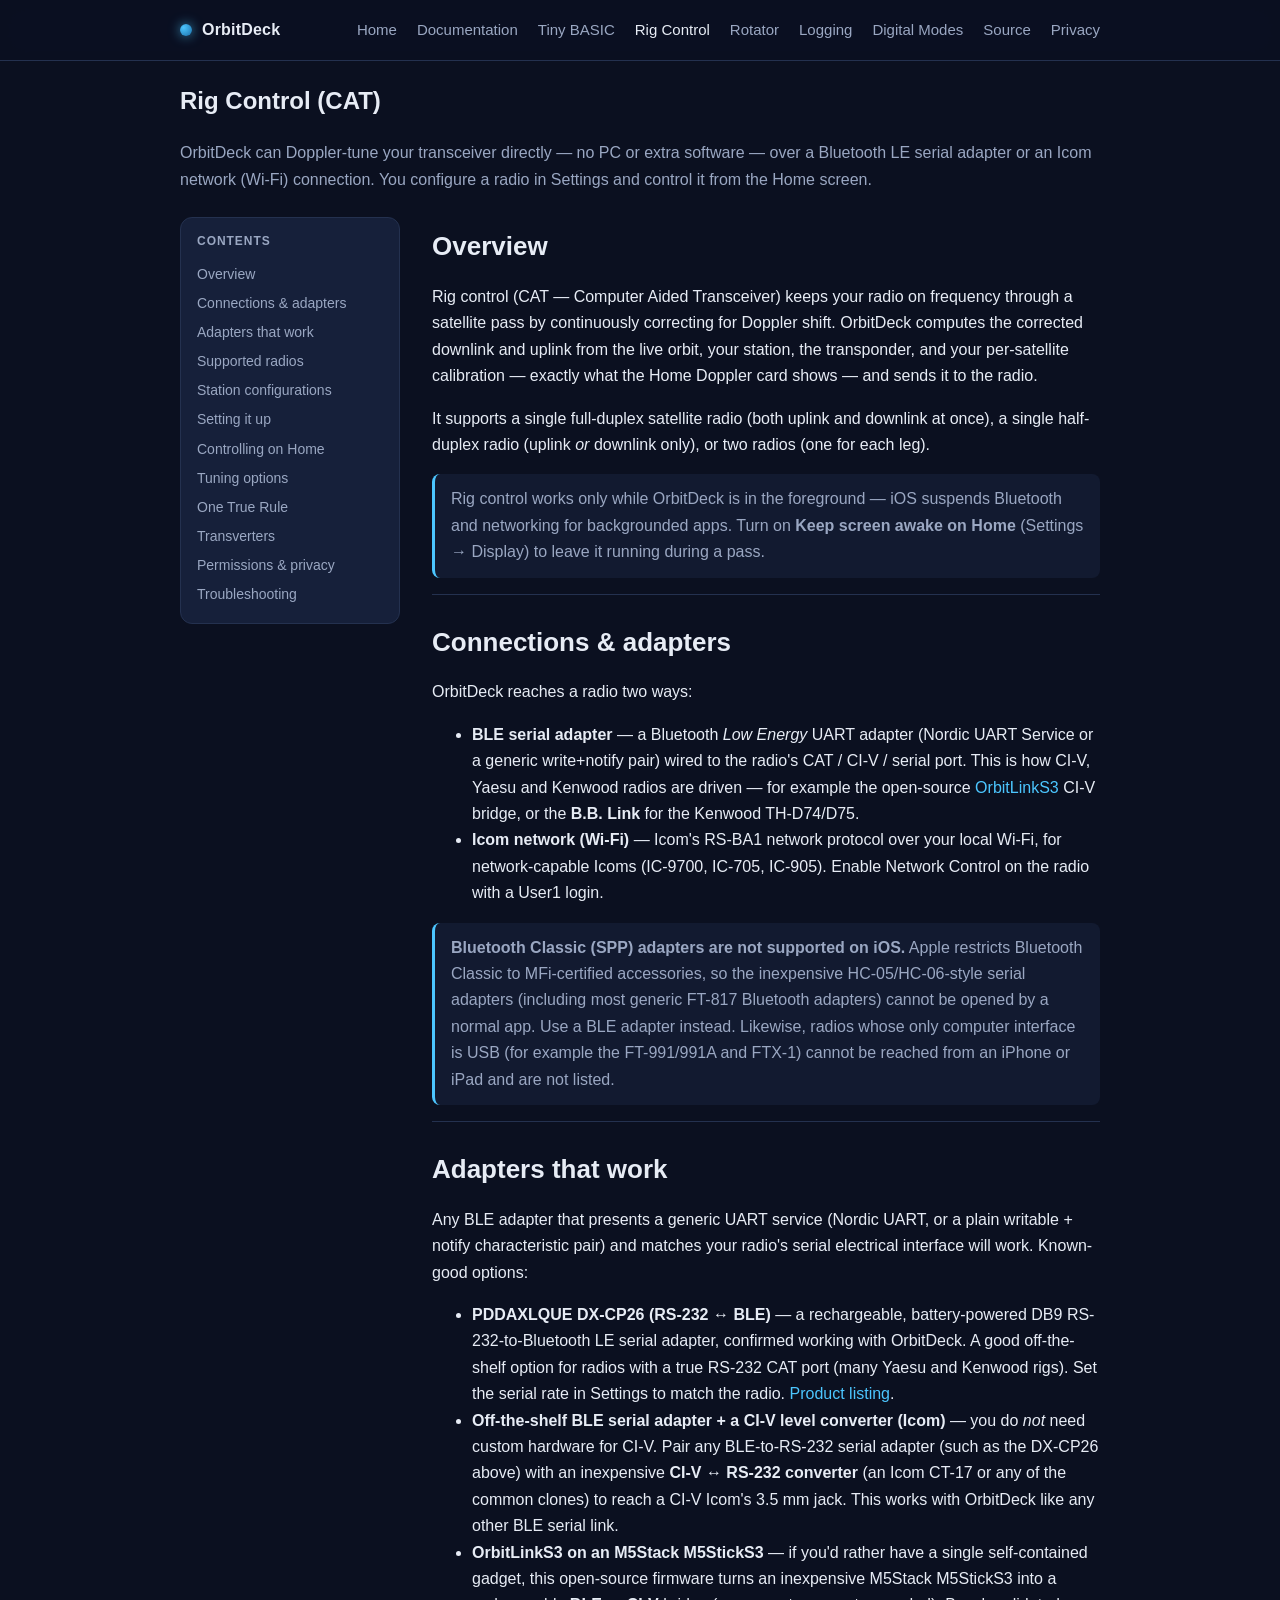
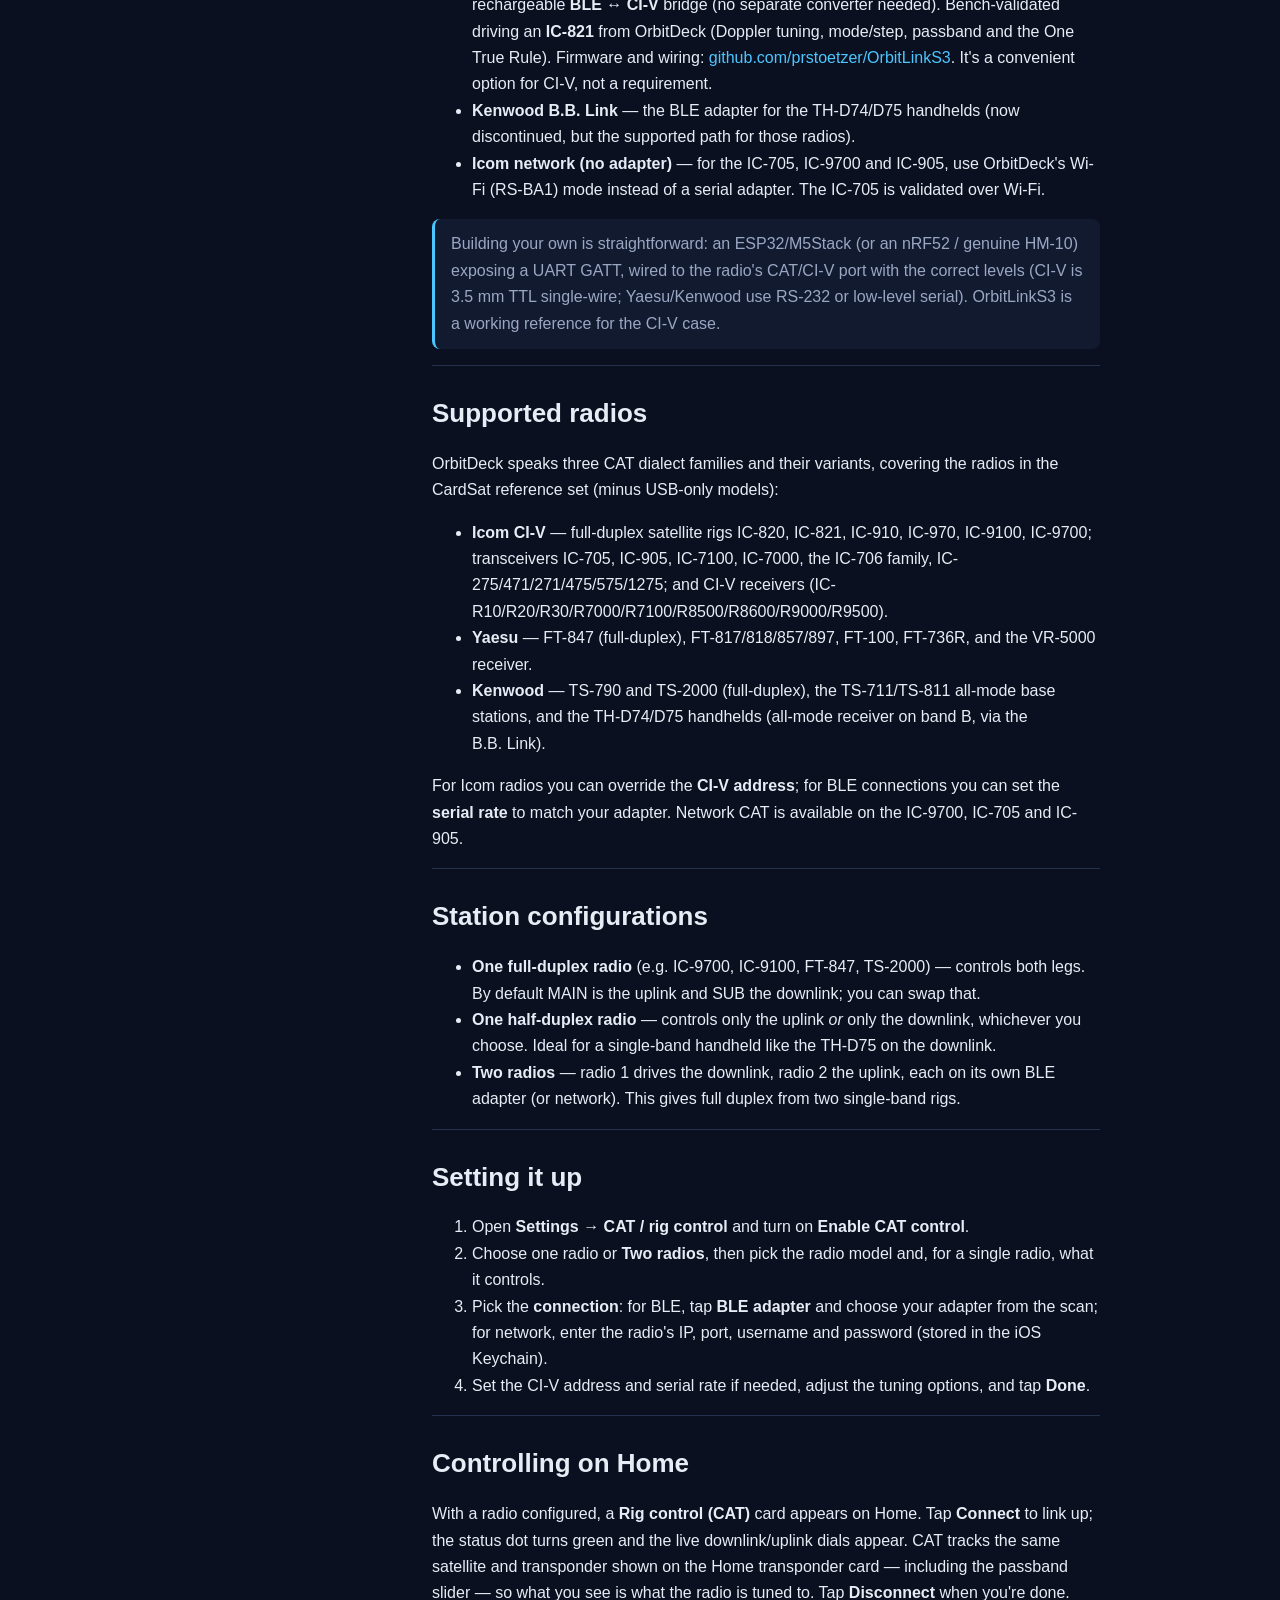
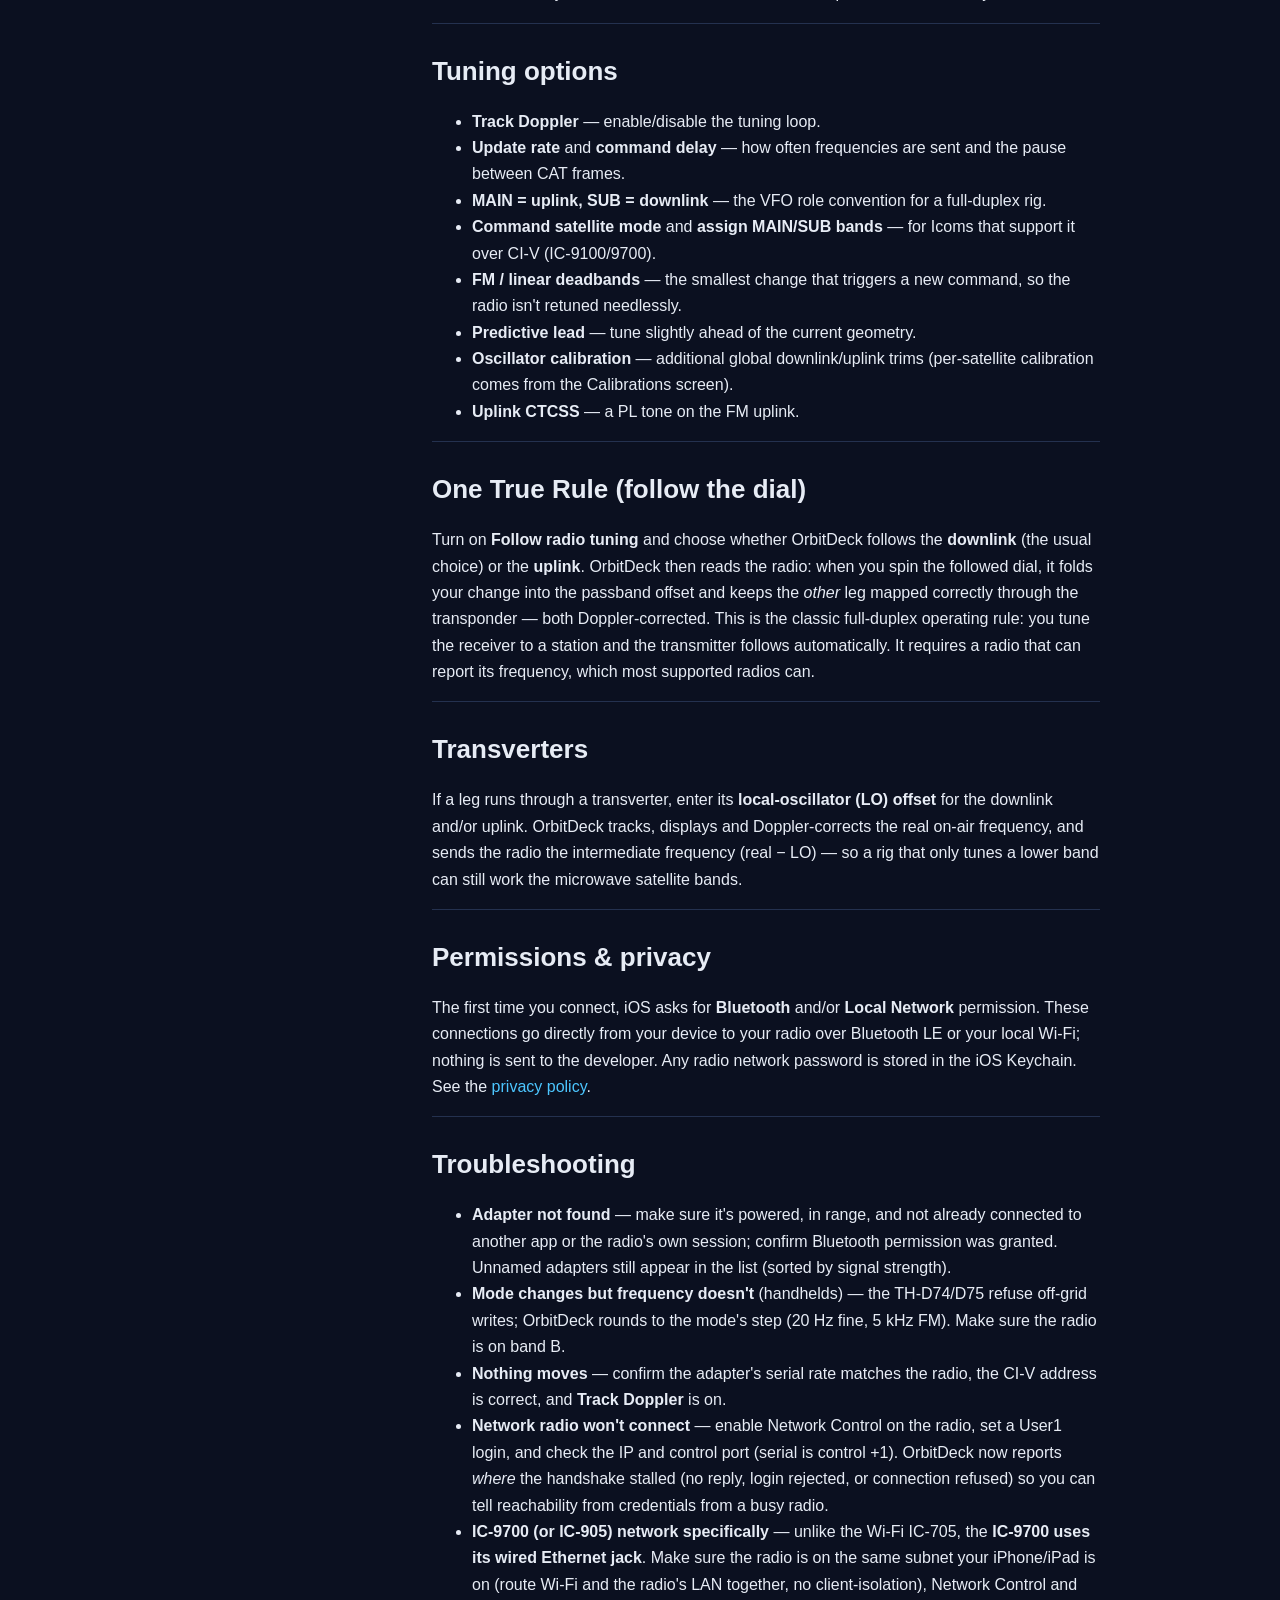
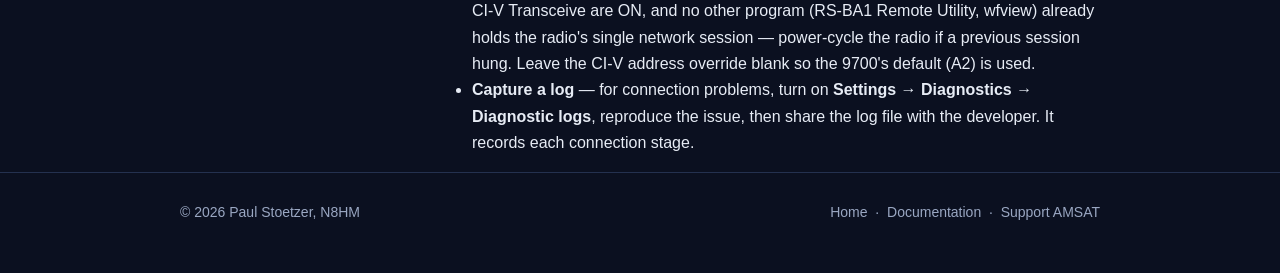
==== commit 223241e2: "0.9.14: PSKReporter (opt-in), FT4 audio Doppler, Icom-net diagnostics, diagnostics log, offline/keyc" ====
--- a/docs/catcontrol.html
+++ b/docs/catcontrol.html
@@ -128,7 +128,9 @@
                     <li><strong>Adapter not found</strong> — make sure it's powered, in range, and not already connected to another app or the radio's own session; confirm Bluetooth permission was granted. Unnamed adapters still appear in the list (sorted by signal strength).</li>
                     <li><strong>Mode changes but frequency doesn't</strong> (handhelds) — the TH-D74/D75 refuse off-grid writes; OrbitDeck rounds to the mode's step (20&nbsp;Hz fine, 5&nbsp;kHz FM). Make sure the radio is on band&nbsp;B.</li>
                     <li><strong>Nothing moves</strong> — confirm the adapter's serial rate matches the radio, the CI-V address is correct, and <strong>Track Doppler</strong> is on.</li>
-                    <li><strong>Network radio won't connect</strong> — enable Network Control on the radio, set a User1 login, and check the IP and control port (serial is control&nbsp;+1).</li>
+                    <li><strong>Network radio won't connect</strong> — enable Network Control on the radio, set a User1 login, and check the IP and control port (serial is control&nbsp;+1). OrbitDeck now reports <em>where</em> the handshake stalled (no reply, login rejected, or connection refused) so you can tell reachability from credentials from a busy radio.</li>
+                    <li><strong>IC-9700 (or IC-905) network specifically</strong> — unlike the Wi-Fi IC-705, the <strong>IC-9700 uses its wired Ethernet jack</strong>. Make sure the radio is on the same subnet your iPhone/iPad is on (route Wi-Fi and the radio's LAN together, no client-isolation), Network Control and CI-V Transceive are ON, and no other program (RS-BA1 Remote Utility, wfview) already holds the radio's single network session — power-cycle the radio if a previous session hung. Leave the CI-V address override blank so the 9700's default (A2) is used.</li>
+                    <li><strong>Capture a log</strong> — for connection problems, turn on <strong>Settings &rarr; Diagnostics &rarr; Diagnostic logs</strong>, reproduce the issue, then share the log file with the developer. It records each connection stage.</li>
                 </ul>
             </div>
         </div>
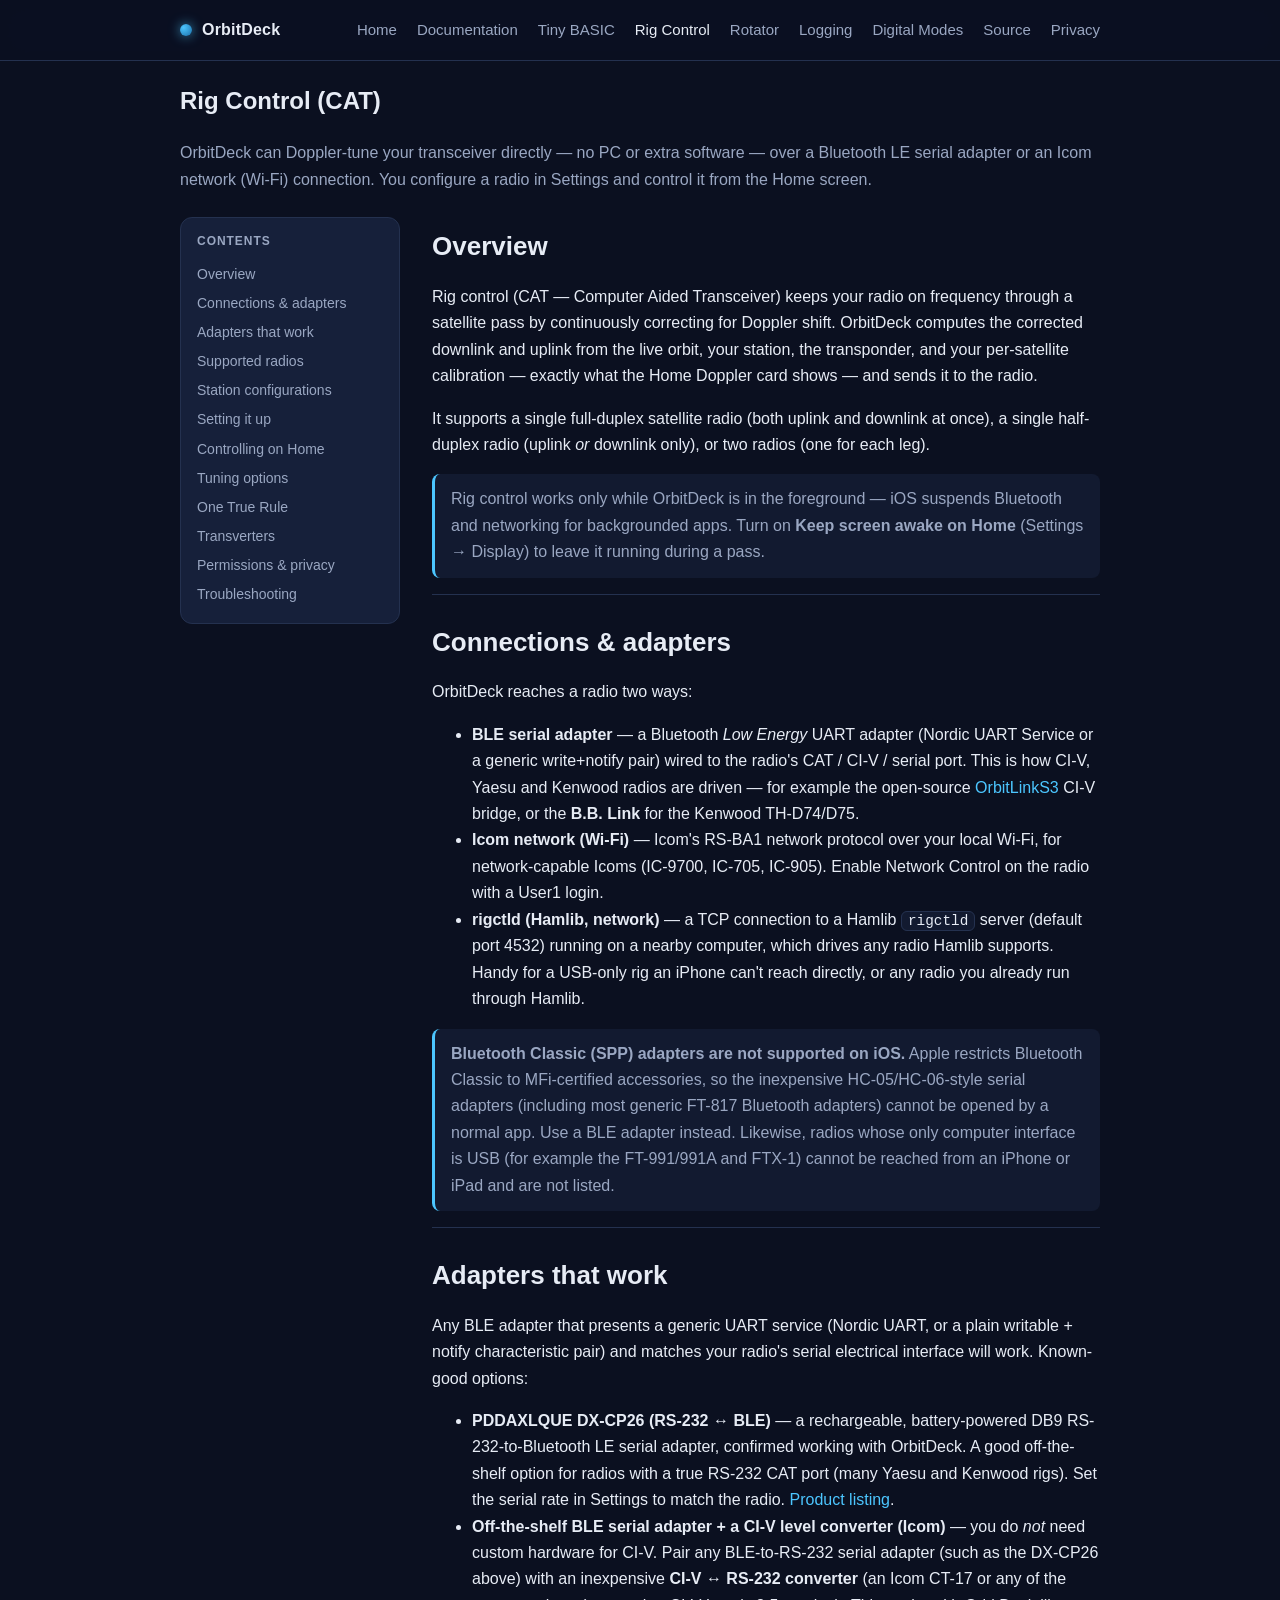
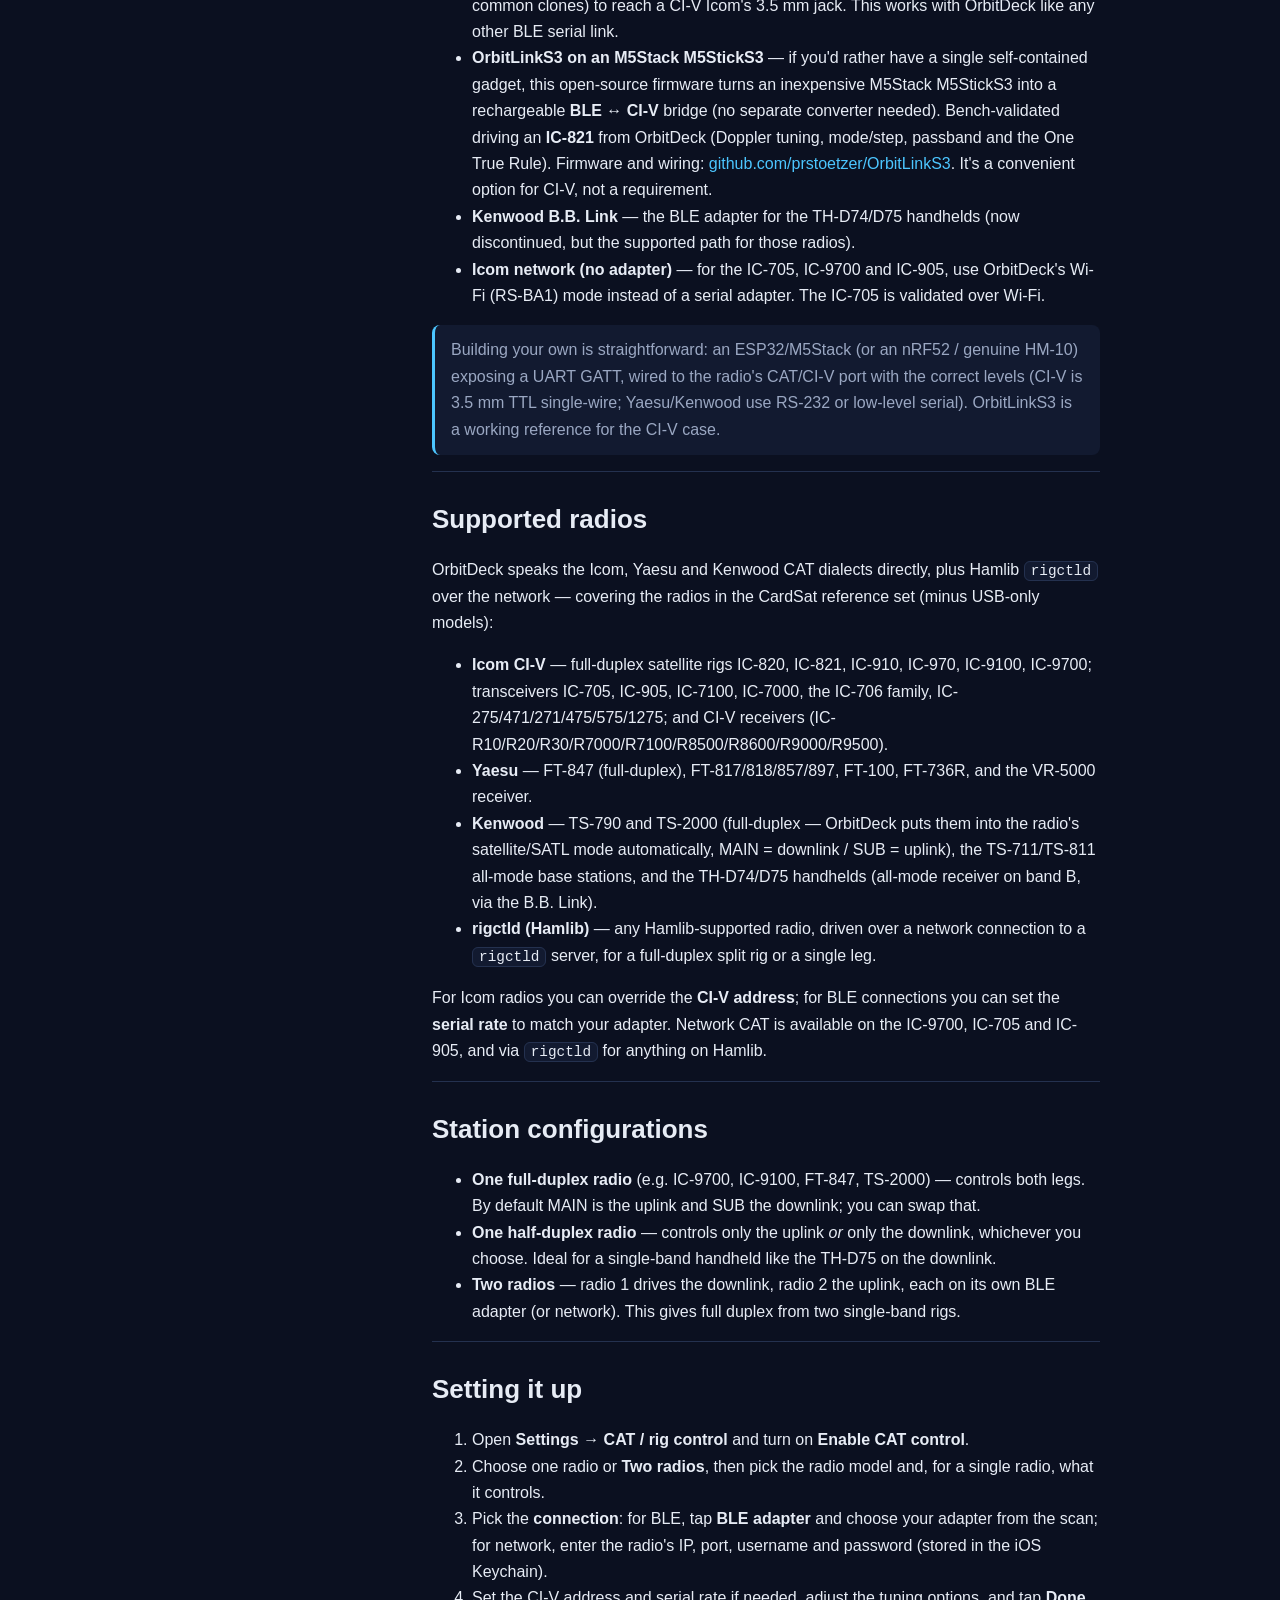
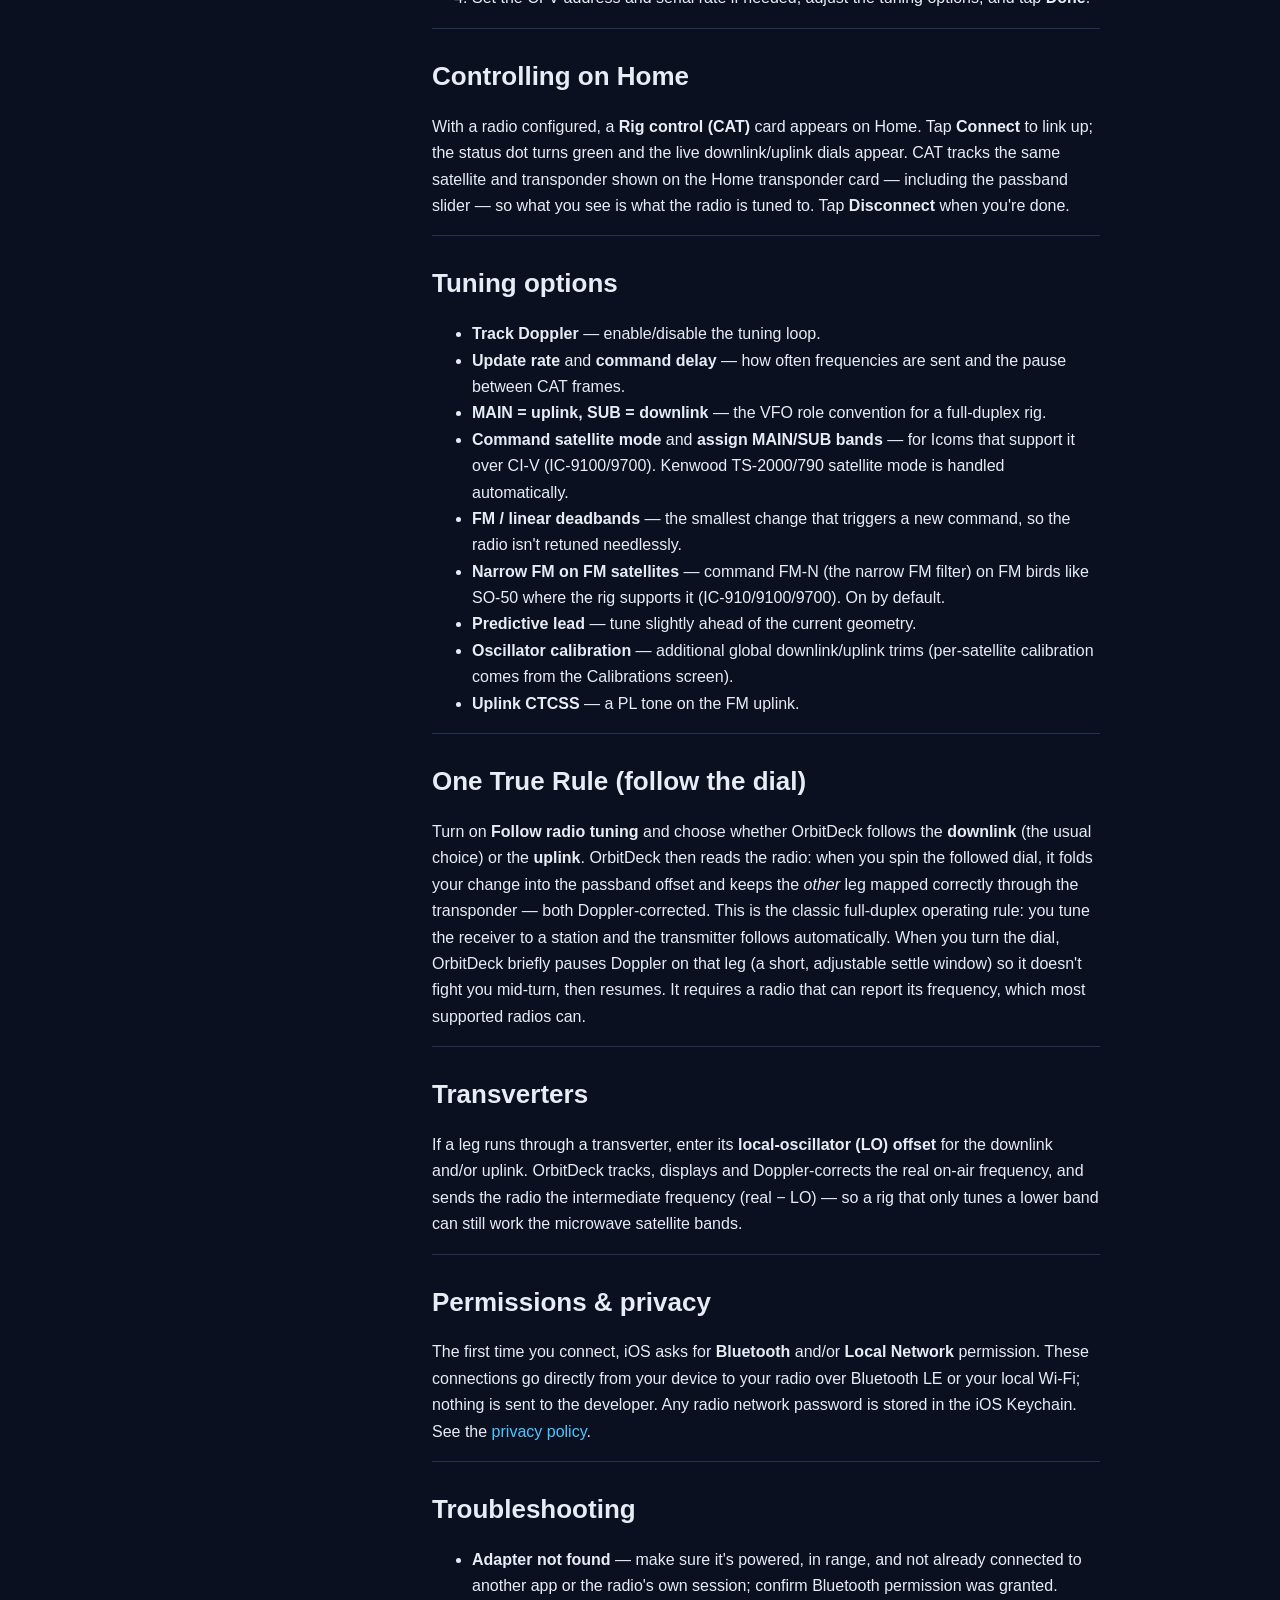
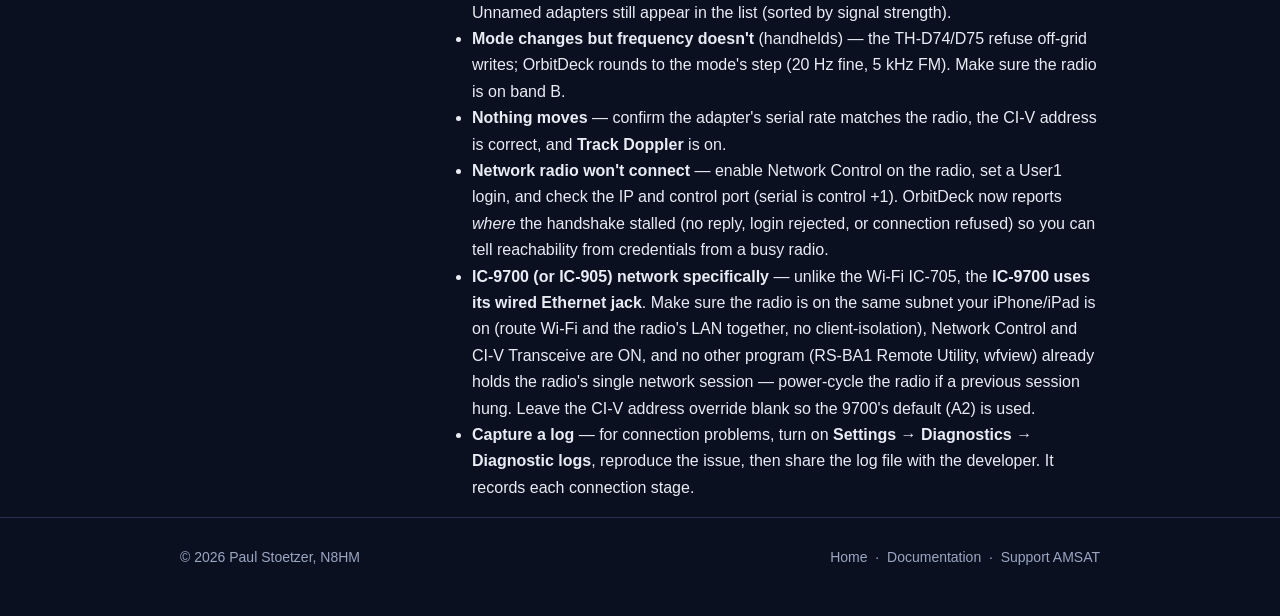
==== commit ae4ed1b1: "docs: refresh README + website for 0.9.14(11) features and fix stale claims Bring the GitHub README/" ====
--- a/docs/catcontrol.html
+++ b/docs/catcontrol.html
@@ -57,6 +57,7 @@
                 <ul>
                     <li><strong>BLE serial adapter</strong> — a Bluetooth&nbsp;<em>Low Energy</em> UART adapter (Nordic UART Service or a generic write+notify pair) wired to the radio's CAT / CI-V / serial port. This is how CI-V, Yaesu and Kenwood radios are driven — for example the open-source <a href="#adapters">OrbitLinkS3</a> CI-V bridge, or the <strong>B.B.&nbsp;Link</strong> for the Kenwood TH-D74/D75.</li>
                     <li><strong>Icom network (Wi-Fi)</strong> — Icom's RS-BA1 network protocol over your local Wi-Fi, for network-capable Icoms (IC-9700, IC-705, IC-905). Enable Network Control on the radio with a User1 login.</li>
+                    <li><strong>rigctld (Hamlib, network)</strong> — a TCP connection to a Hamlib <code>rigctld</code> server (default port&nbsp;4532) running on a nearby computer, which drives any radio Hamlib supports. Handy for a USB-only rig an iPhone can't reach directly, or any radio you already run through Hamlib.</li>
                 </ul>
                 <div class="note">
                     <strong>Bluetooth Classic (SPP) adapters are not supported on iOS.</strong> Apple restricts Bluetooth Classic to MFi-certified accessories, so the inexpensive HC-05/HC-06-style serial adapters (including most generic FT-817 Bluetooth adapters) cannot be opened by a normal app. Use a BLE adapter instead. Likewise, radios whose only computer interface is USB (for example the FT-991/991A and FTX-1) cannot be reached from an iPhone or iPad and are not listed.
@@ -76,13 +77,14 @@
                 </div>
 
                 <h2 id="radios">Supported radios</h2>
-                <p>OrbitDeck speaks three CAT dialect families and their variants, covering the radios in the CardSat reference set (minus USB-only models):</p>
+                <p>OrbitDeck speaks the Icom, Yaesu and Kenwood CAT dialects directly, plus Hamlib <code>rigctld</code> over the network — covering the radios in the CardSat reference set (minus USB-only models):</p>
                 <ul>
                     <li><strong>Icom CI-V</strong> — full-duplex satellite rigs IC-820, IC-821, IC-910, IC-970, IC-9100, IC-9700; transceivers IC-705, IC-905, IC-7100, IC-7000, the IC-706 family, IC-275/471/271/475/575/1275; and CI-V receivers (IC-R10/R20/R30/R7000/R7100/R8500/R8600/R9000/R9500).</li>
                     <li><strong>Yaesu</strong> — FT-847 (full-duplex), FT-817/818/857/897, FT-100, FT-736R, and the VR-5000 receiver.</li>
-                    <li><strong>Kenwood</strong> — TS-790 and TS-2000 (full-duplex), the TS-711/TS-811 all-mode base stations, and the TH-D74/D75 handhelds (all-mode receiver on band B, via the B.B.&nbsp;Link).</li>
+                    <li><strong>Kenwood</strong> — TS-790 and TS-2000 (full-duplex — OrbitDeck puts them into the radio's satellite/SATL mode automatically, MAIN&nbsp;=&nbsp;downlink / SUB&nbsp;=&nbsp;uplink), the TS-711/TS-811 all-mode base stations, and the TH-D74/D75 handhelds (all-mode receiver on band B, via the B.B.&nbsp;Link).</li>
+                    <li><strong>rigctld (Hamlib)</strong> — any Hamlib-supported radio, driven over a network connection to a <code>rigctld</code> server, for a full-duplex split rig or a single leg.</li>
                 </ul>
-                <p>For Icom radios you can override the <strong>CI-V address</strong>; for BLE connections you can set the <strong>serial rate</strong> to match your adapter. Network CAT is available on the IC-9700, IC-705 and IC-905.</p>
+                <p>For Icom radios you can override the <strong>CI-V address</strong>; for BLE connections you can set the <strong>serial rate</strong> to match your adapter. Network CAT is available on the IC-9700, IC-705 and IC-905, and via <code>rigctld</code> for anything on Hamlib.</p>
 
                 <h2 id="stations">Station configurations</h2>
                 <ul>
@@ -107,15 +109,16 @@
                     <li><strong>Track Doppler</strong> — enable/disable the tuning loop.</li>
                     <li><strong>Update rate</strong> and <strong>command delay</strong> — how often frequencies are sent and the pause between CAT frames.</li>
                     <li><strong>MAIN = uplink, SUB = downlink</strong> — the VFO role convention for a full-duplex rig.</li>
-                    <li><strong>Command satellite mode</strong> and <strong>assign MAIN/SUB bands</strong> — for Icoms that support it over CI-V (IC-9100/9700).</li>
+                    <li><strong>Command satellite mode</strong> and <strong>assign MAIN/SUB bands</strong> — for Icoms that support it over CI-V (IC-9100/9700). Kenwood TS-2000/790 satellite mode is handled automatically.</li>
                     <li><strong>FM / linear deadbands</strong> — the smallest change that triggers a new command, so the radio isn't retuned needlessly.</li>
+                    <li><strong>Narrow FM on FM satellites</strong> — command FM-N (the narrow FM filter) on FM birds like SO-50 where the rig supports it (IC-910/9100/9700). On by default.</li>
                     <li><strong>Predictive lead</strong> — tune slightly ahead of the current geometry.</li>
                     <li><strong>Oscillator calibration</strong> — additional global downlink/uplink trims (per-satellite calibration comes from the Calibrations screen).</li>
                     <li><strong>Uplink CTCSS</strong> — a PL tone on the FM uplink.</li>
                 </ul>
 
                 <h2 id="onetrule">One True Rule (follow the dial)</h2>
-                <p>Turn on <strong>Follow radio tuning</strong> and choose whether OrbitDeck follows the <strong>downlink</strong> (the usual choice) or the <strong>uplink</strong>. OrbitDeck then reads the radio: when you spin the followed dial, it folds your change into the passband offset and keeps the <em>other</em> leg mapped correctly through the transponder — both Doppler-corrected. This is the classic full-duplex operating rule: you tune the receiver to a station and the transmitter follows automatically. It requires a radio that can report its frequency, which most supported radios can.</p>
+                <p>Turn on <strong>Follow radio tuning</strong> and choose whether OrbitDeck follows the <strong>downlink</strong> (the usual choice) or the <strong>uplink</strong>. OrbitDeck then reads the radio: when you spin the followed dial, it folds your change into the passband offset and keeps the <em>other</em> leg mapped correctly through the transponder — both Doppler-corrected. This is the classic full-duplex operating rule: you tune the receiver to a station and the transmitter follows automatically. When you turn the dial, OrbitDeck briefly pauses Doppler on that leg (a short, adjustable settle window) so it doesn't fight you mid-turn, then resumes. It requires a radio that can report its frequency, which most supported radios can.</p>
 
                 <h2 id="transverter">Transverters</h2>
                 <p>If a leg runs through a transverter, enter its <strong>local-oscillator (LO) offset</strong> for the downlink and/or uplink. OrbitDeck tracks, displays and Doppler-corrects the real on-air frequency, and sends the radio the intermediate frequency (real &minus; LO) — so a rig that only tunes a lower band can still work the microwave satellite bands.</p>
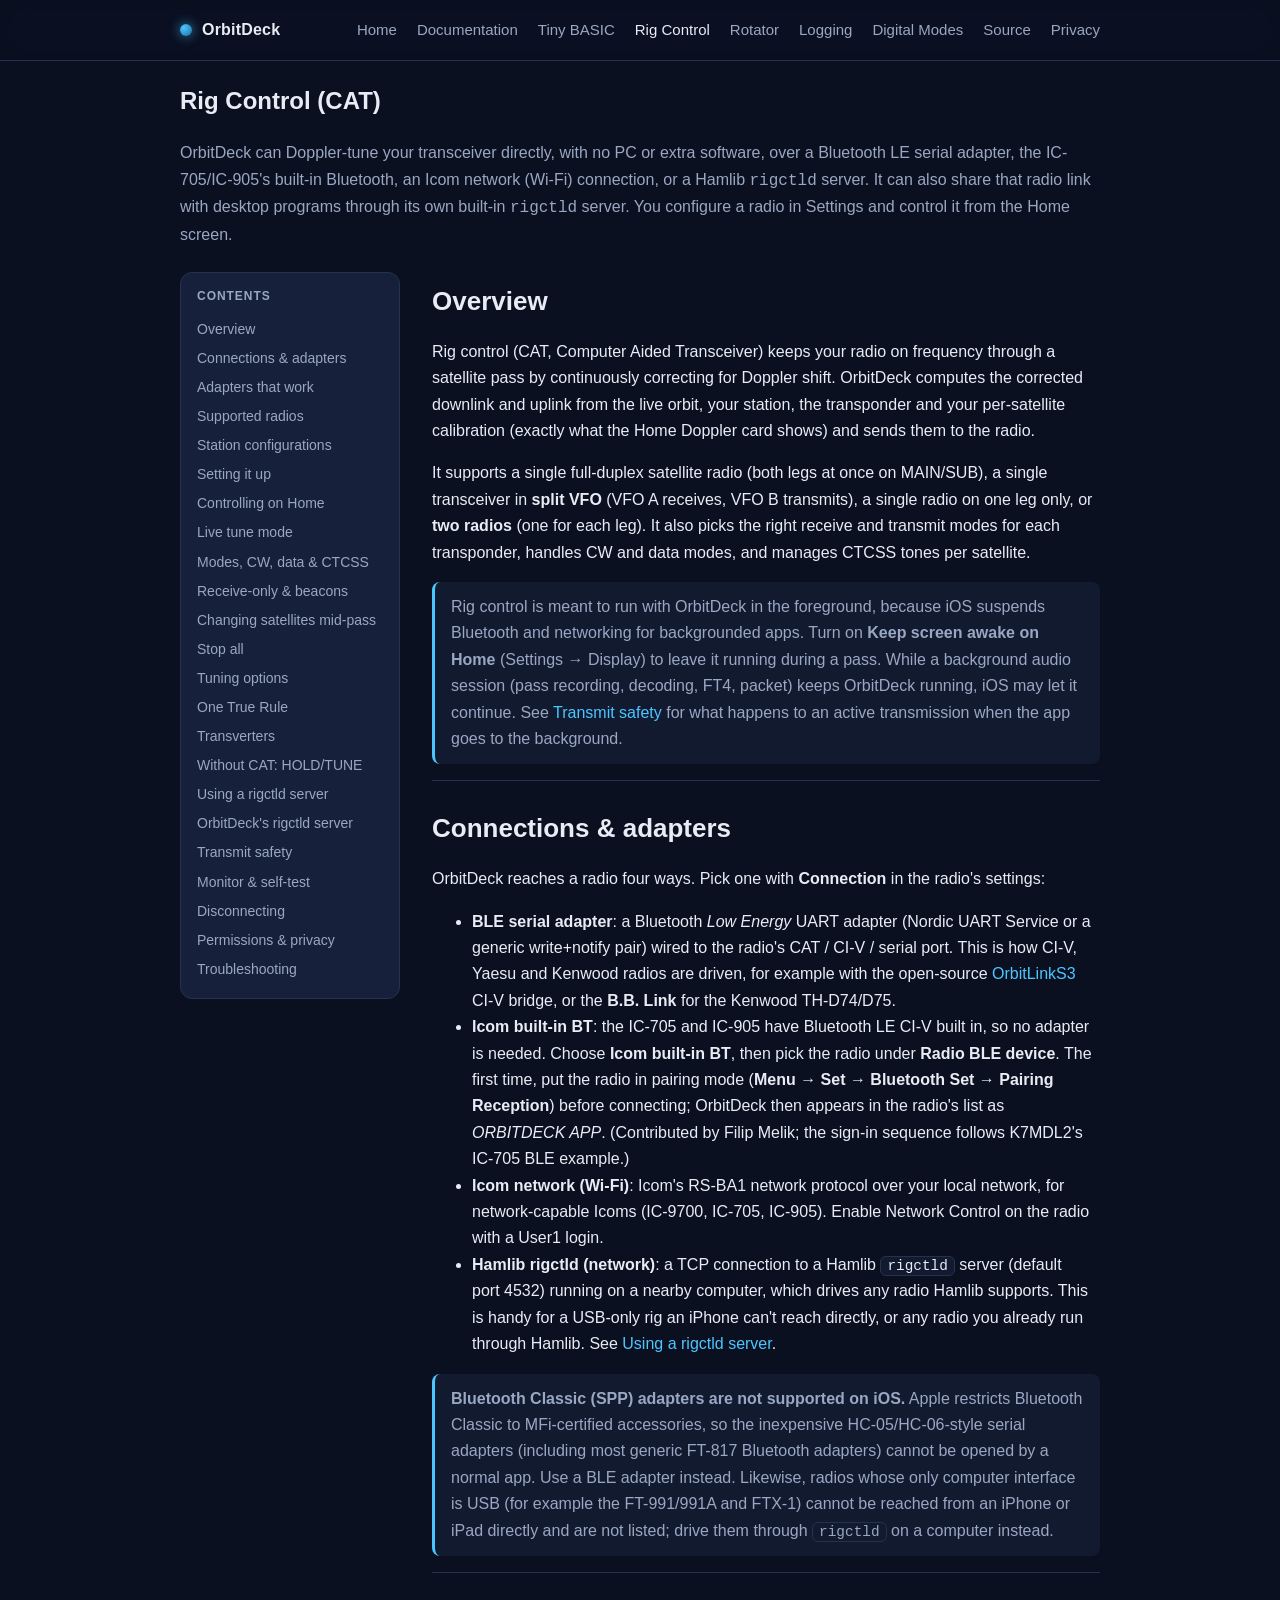
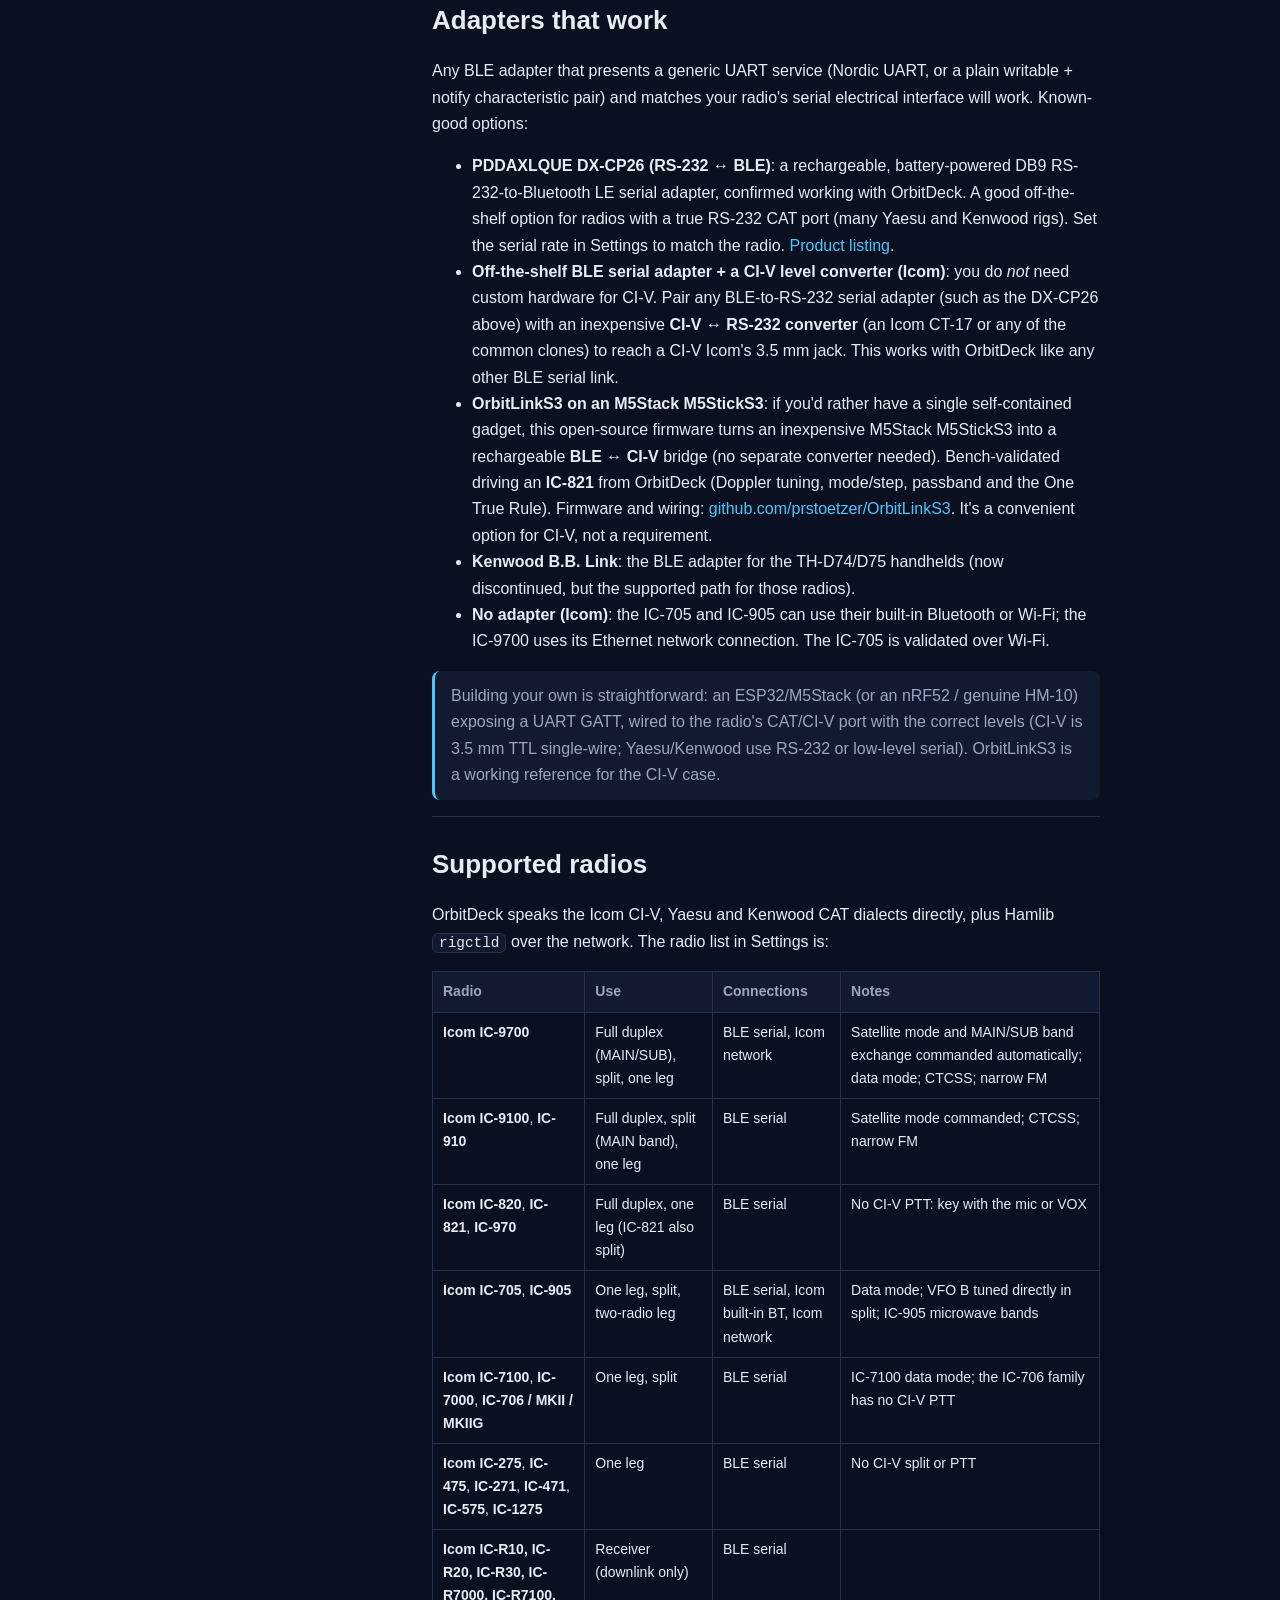
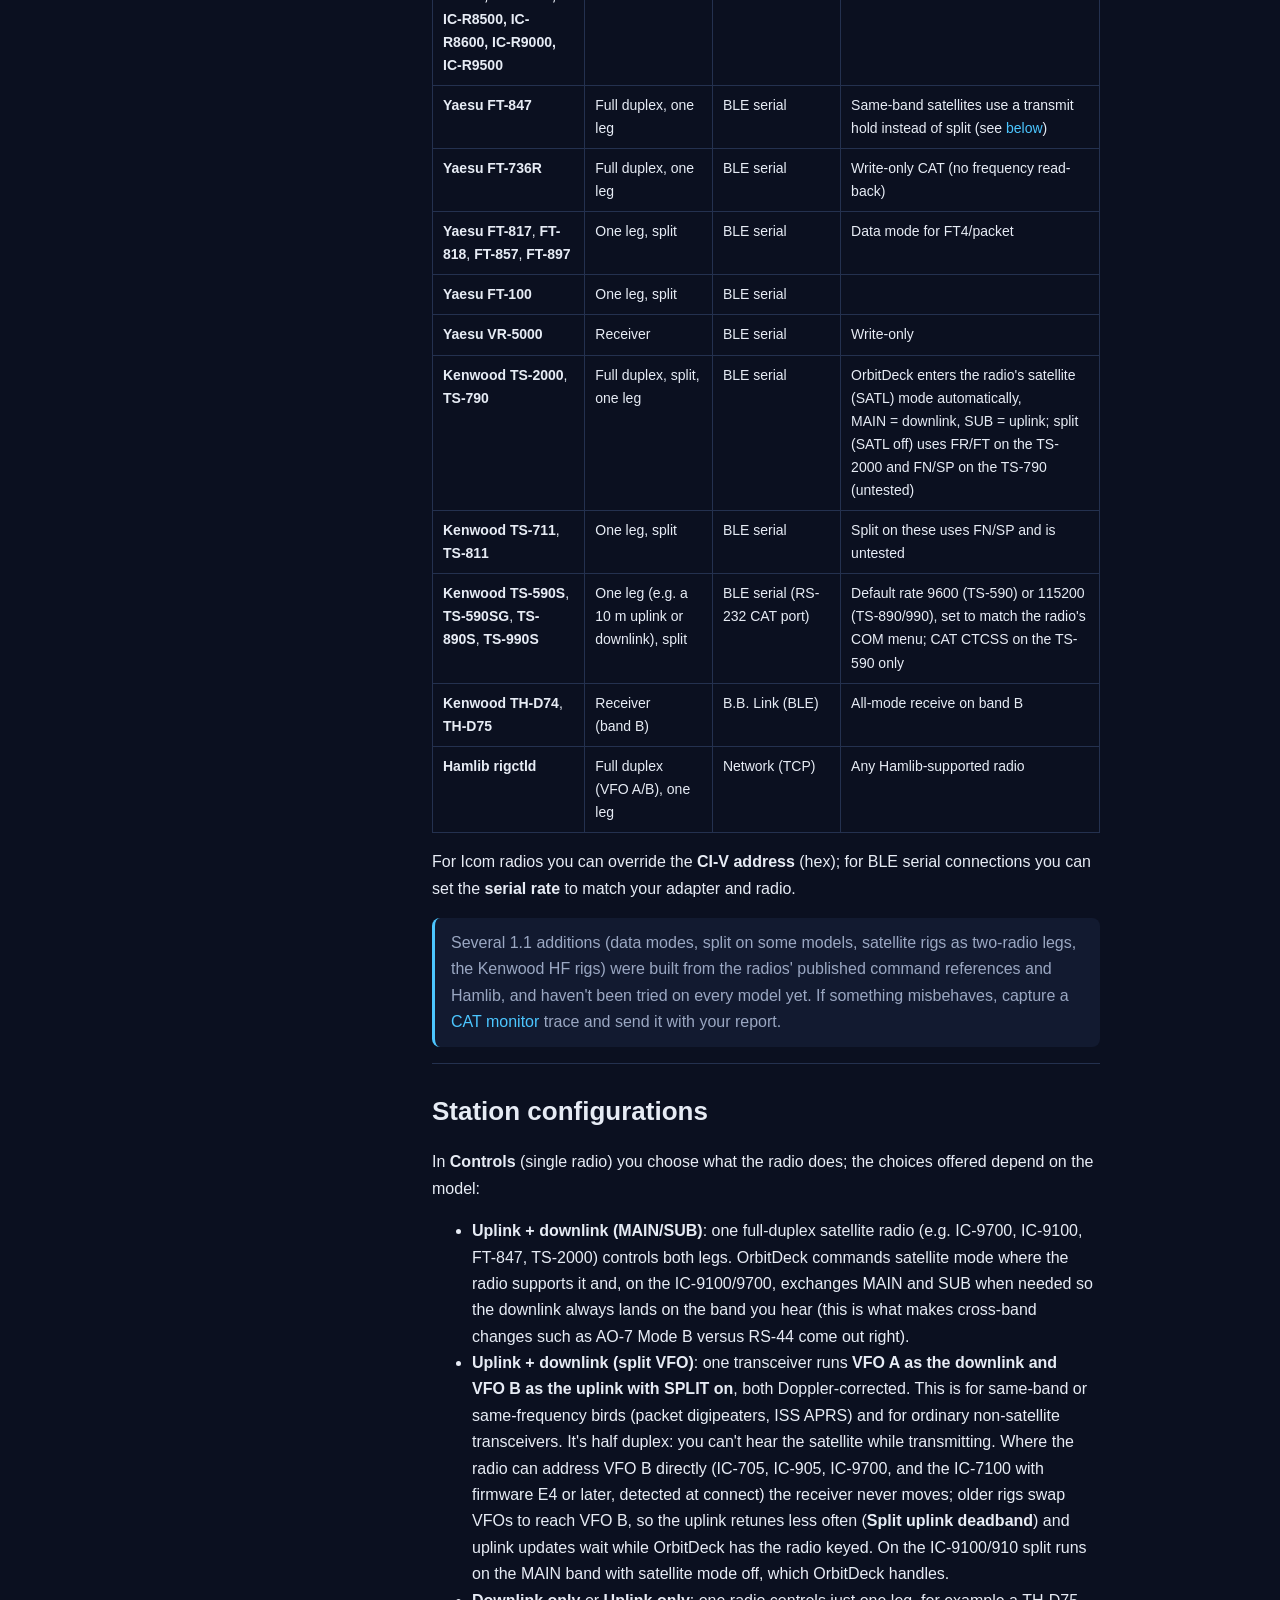
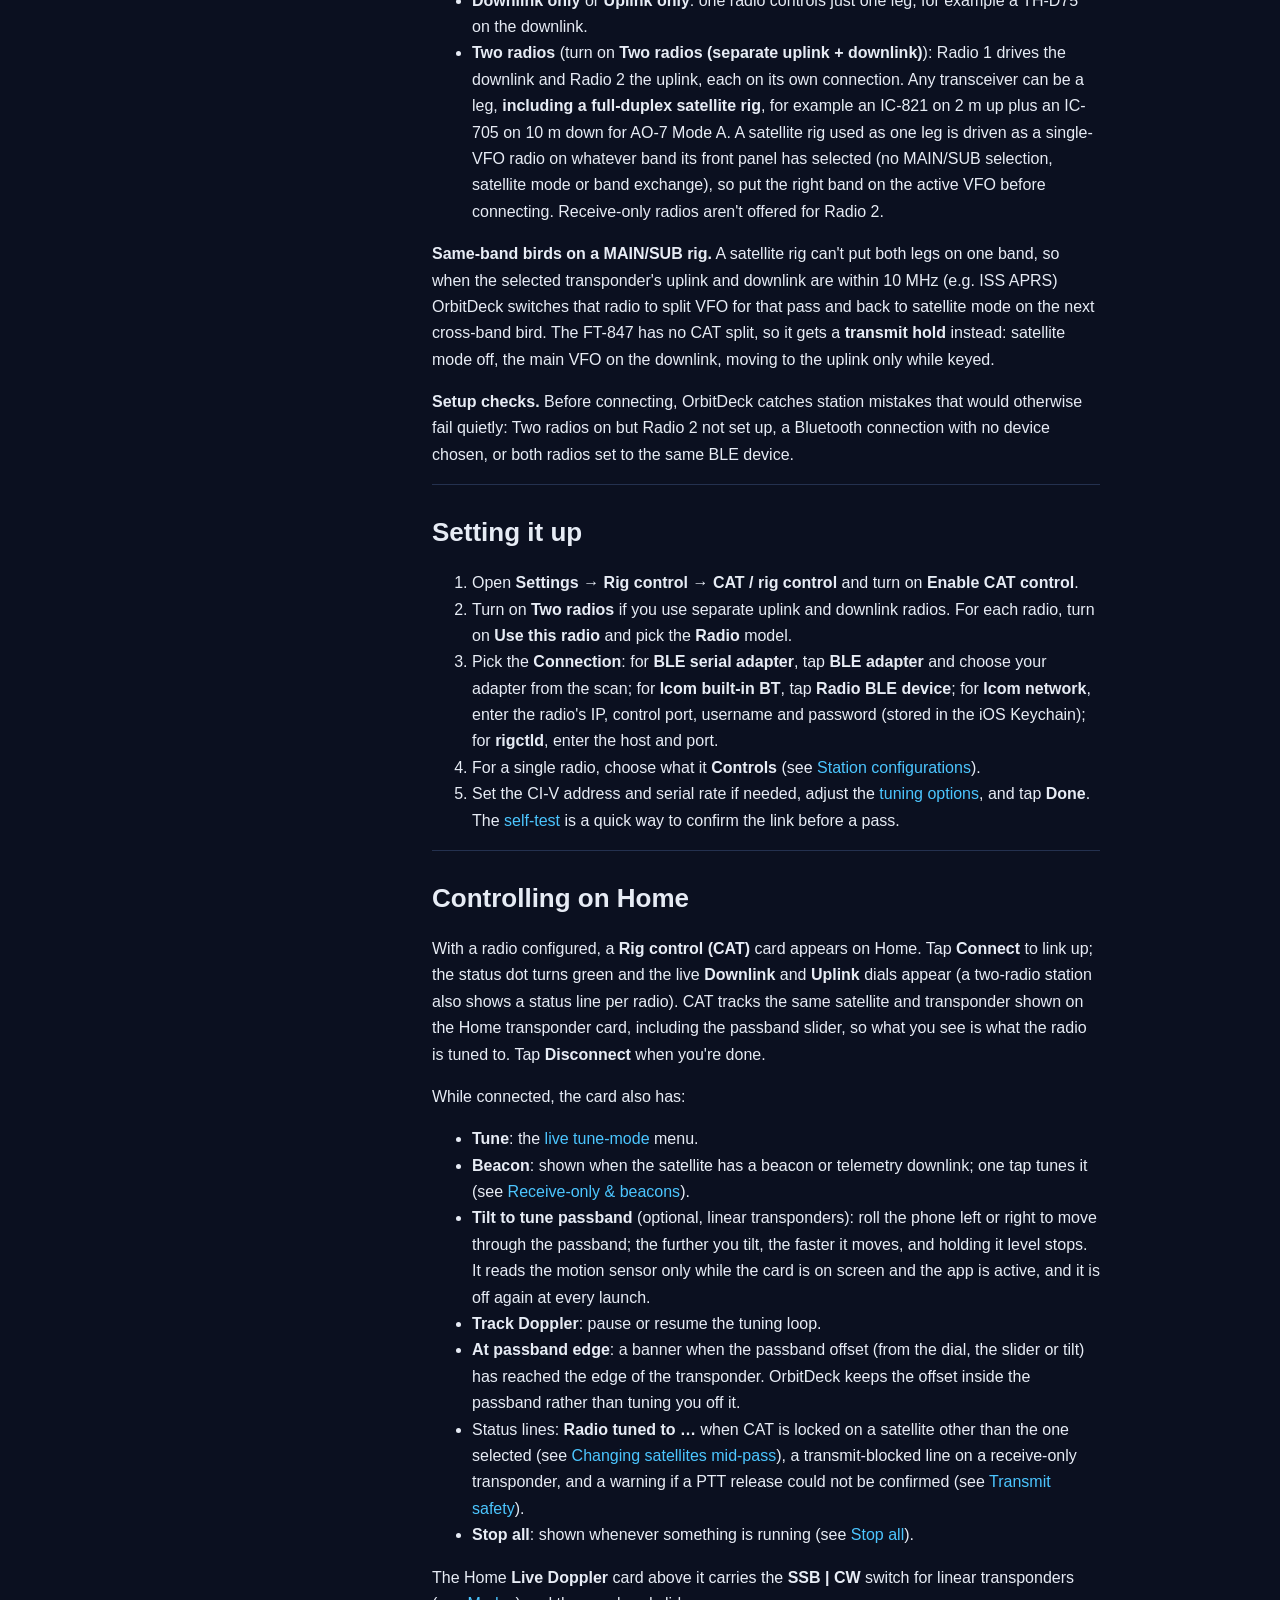
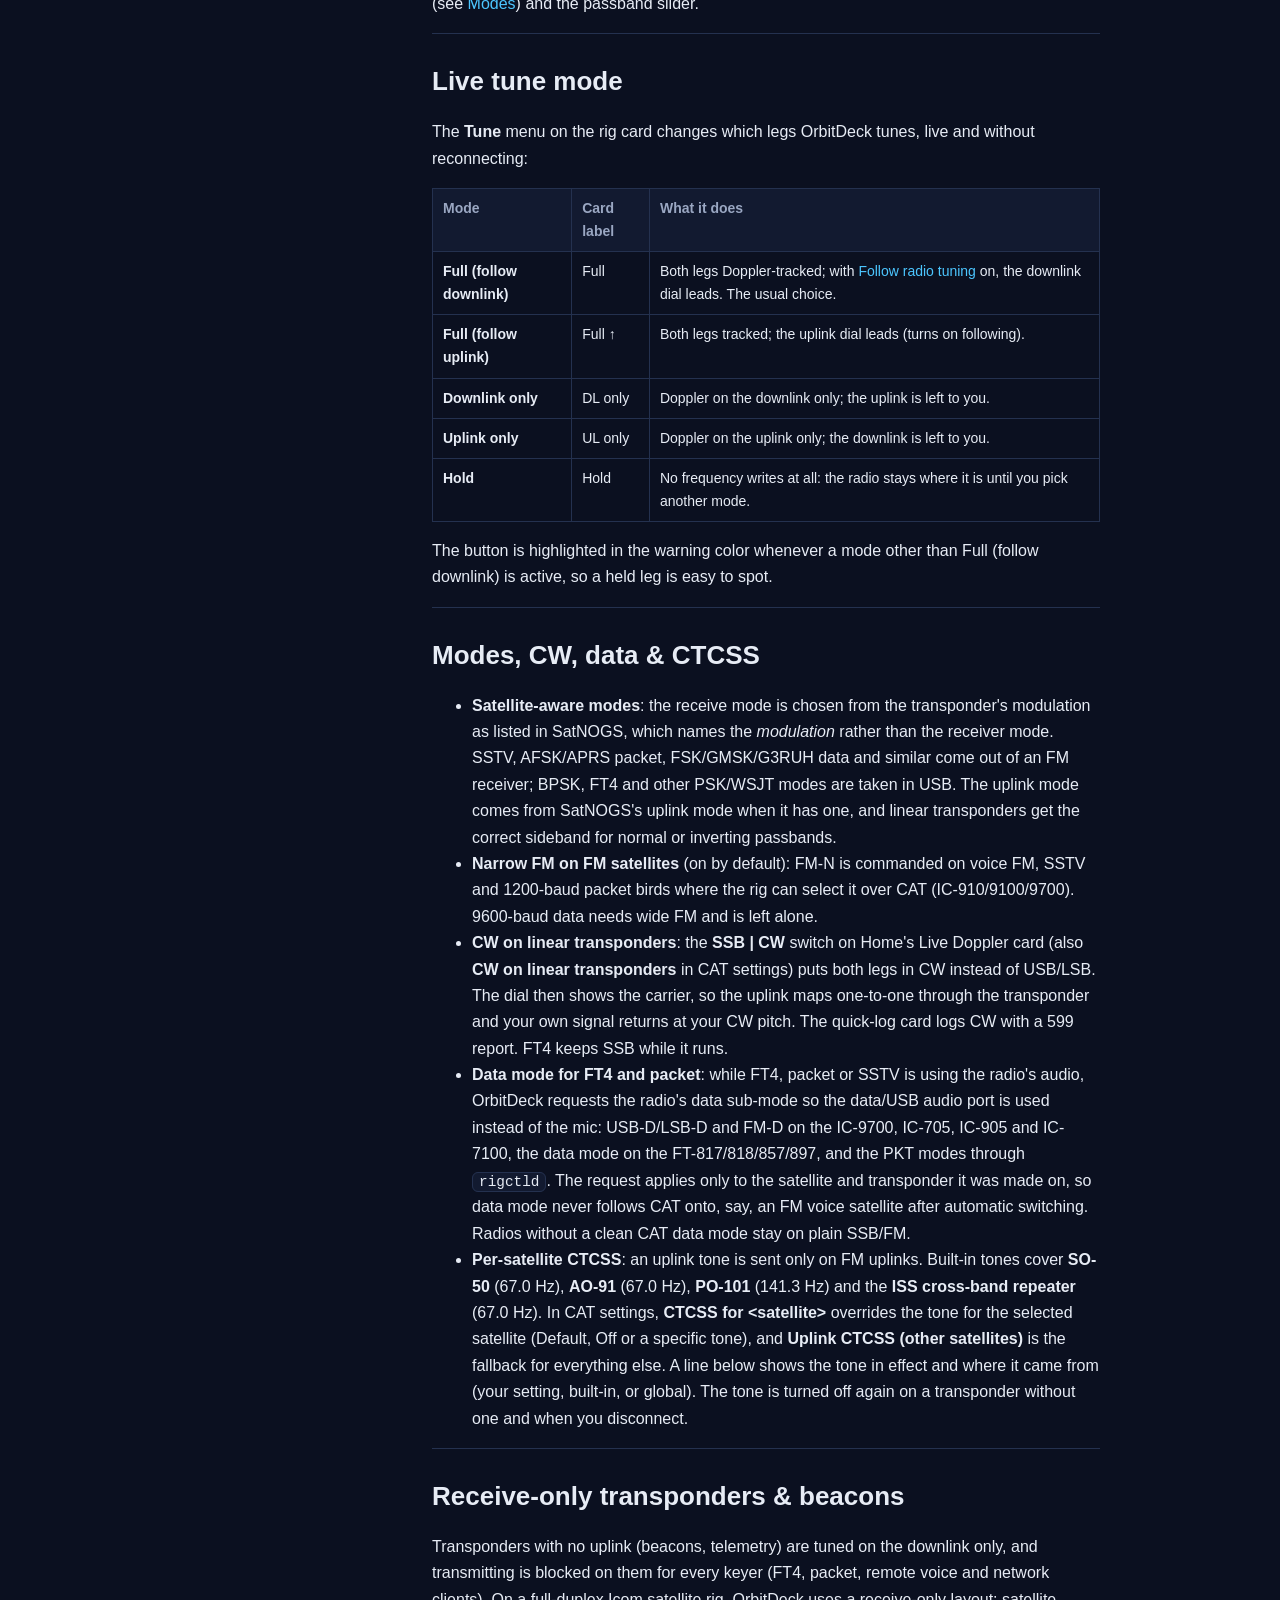
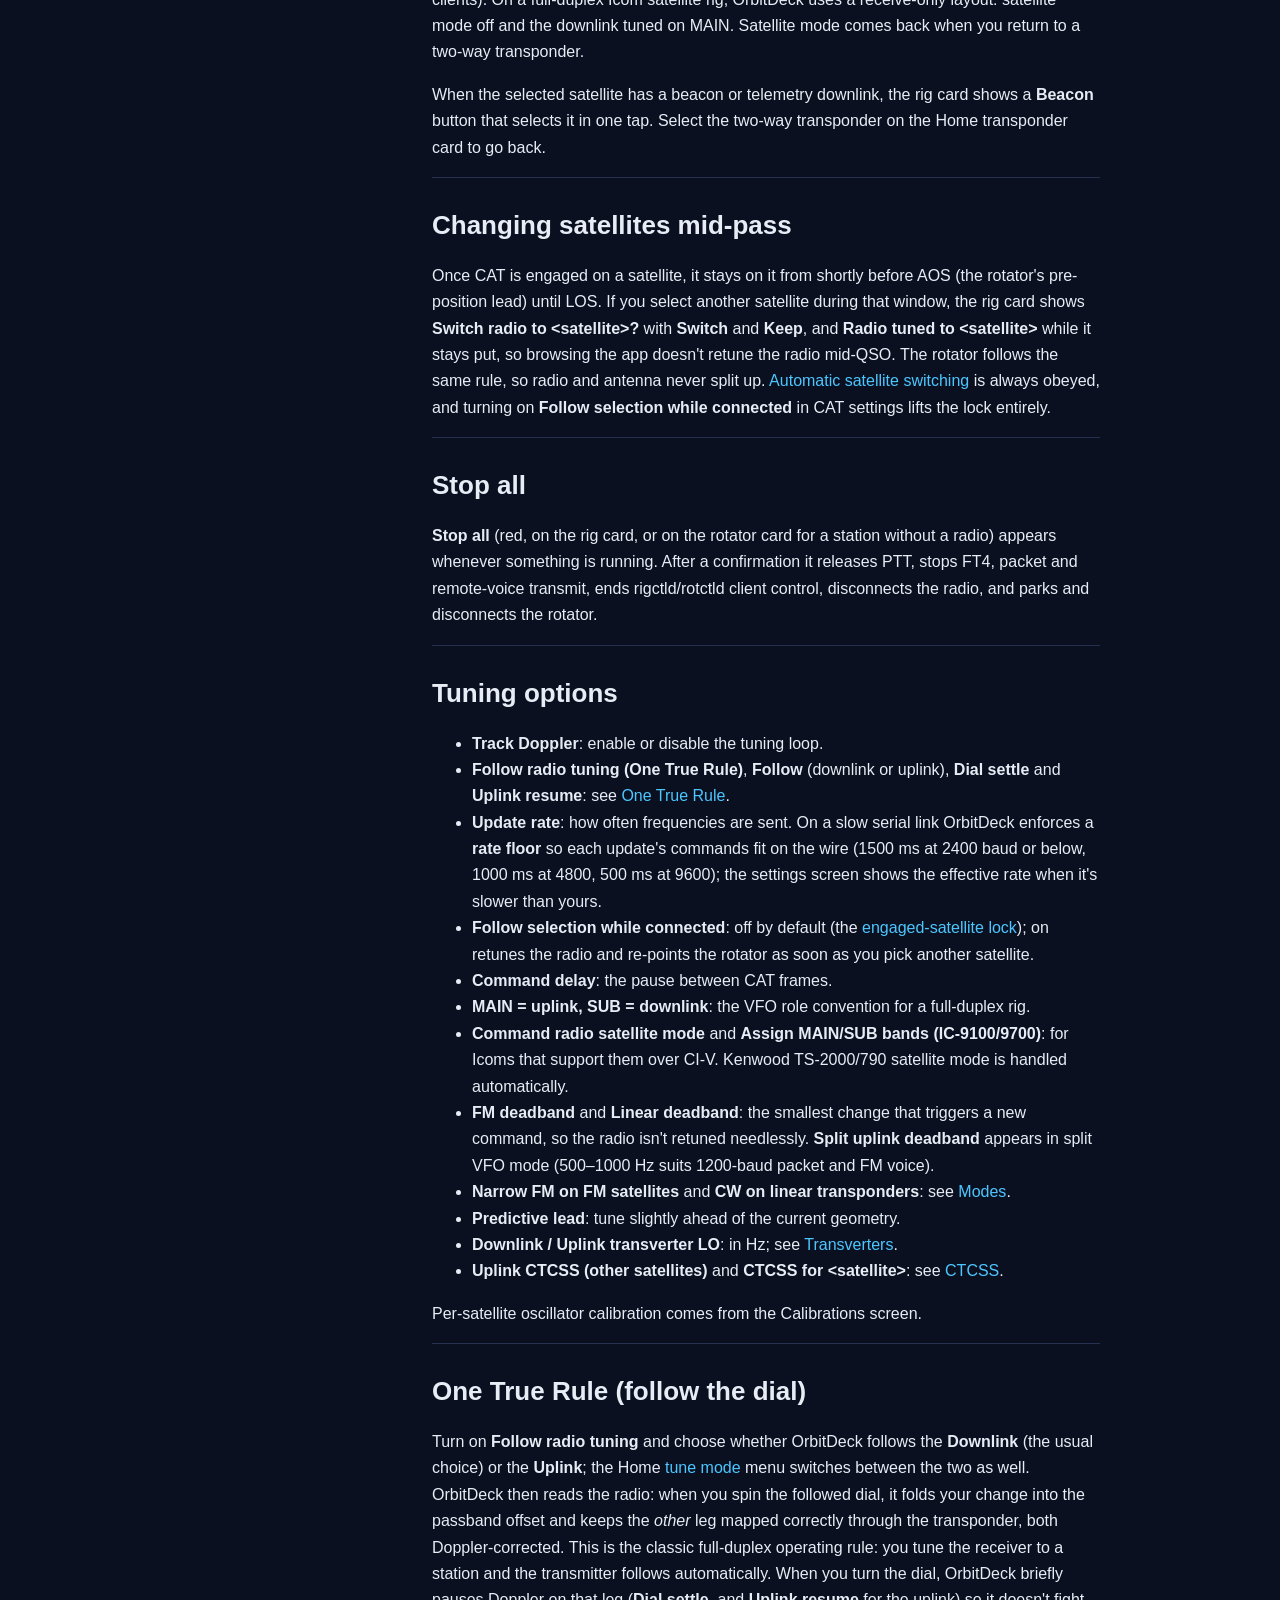
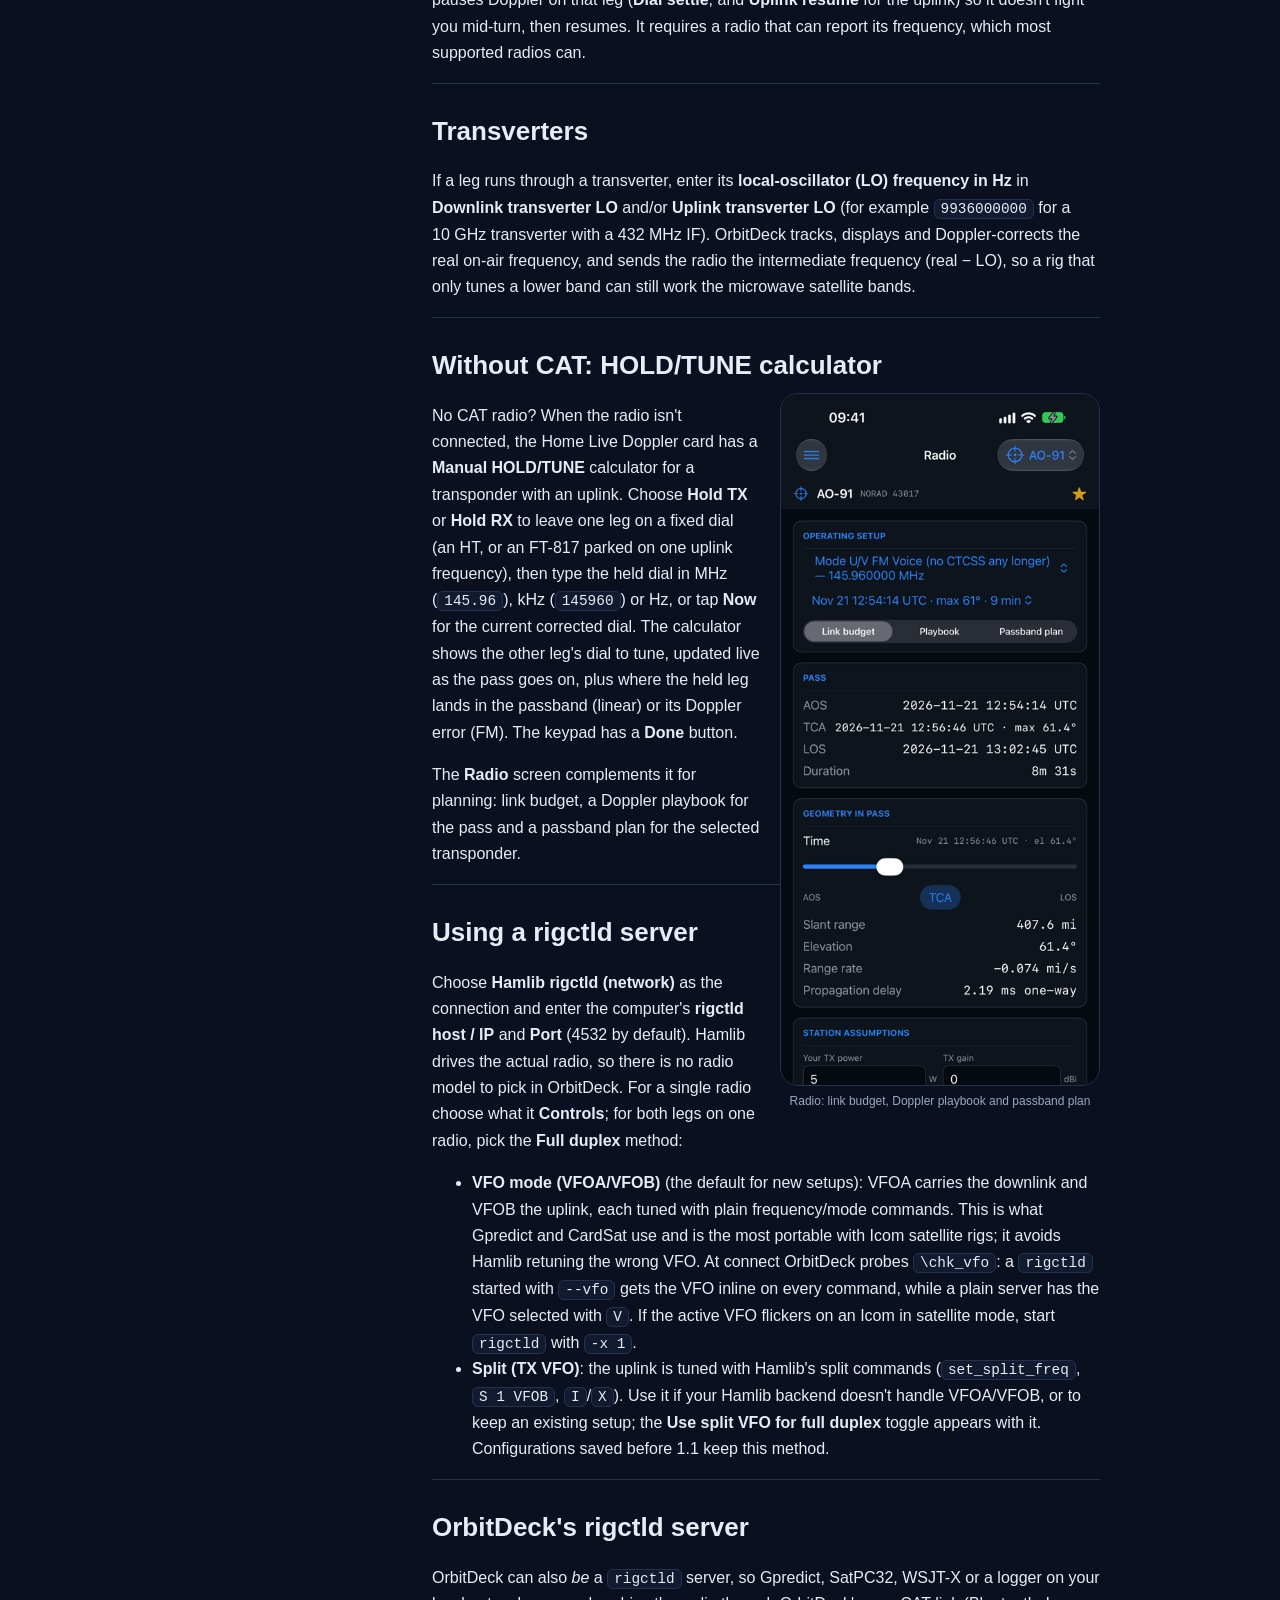
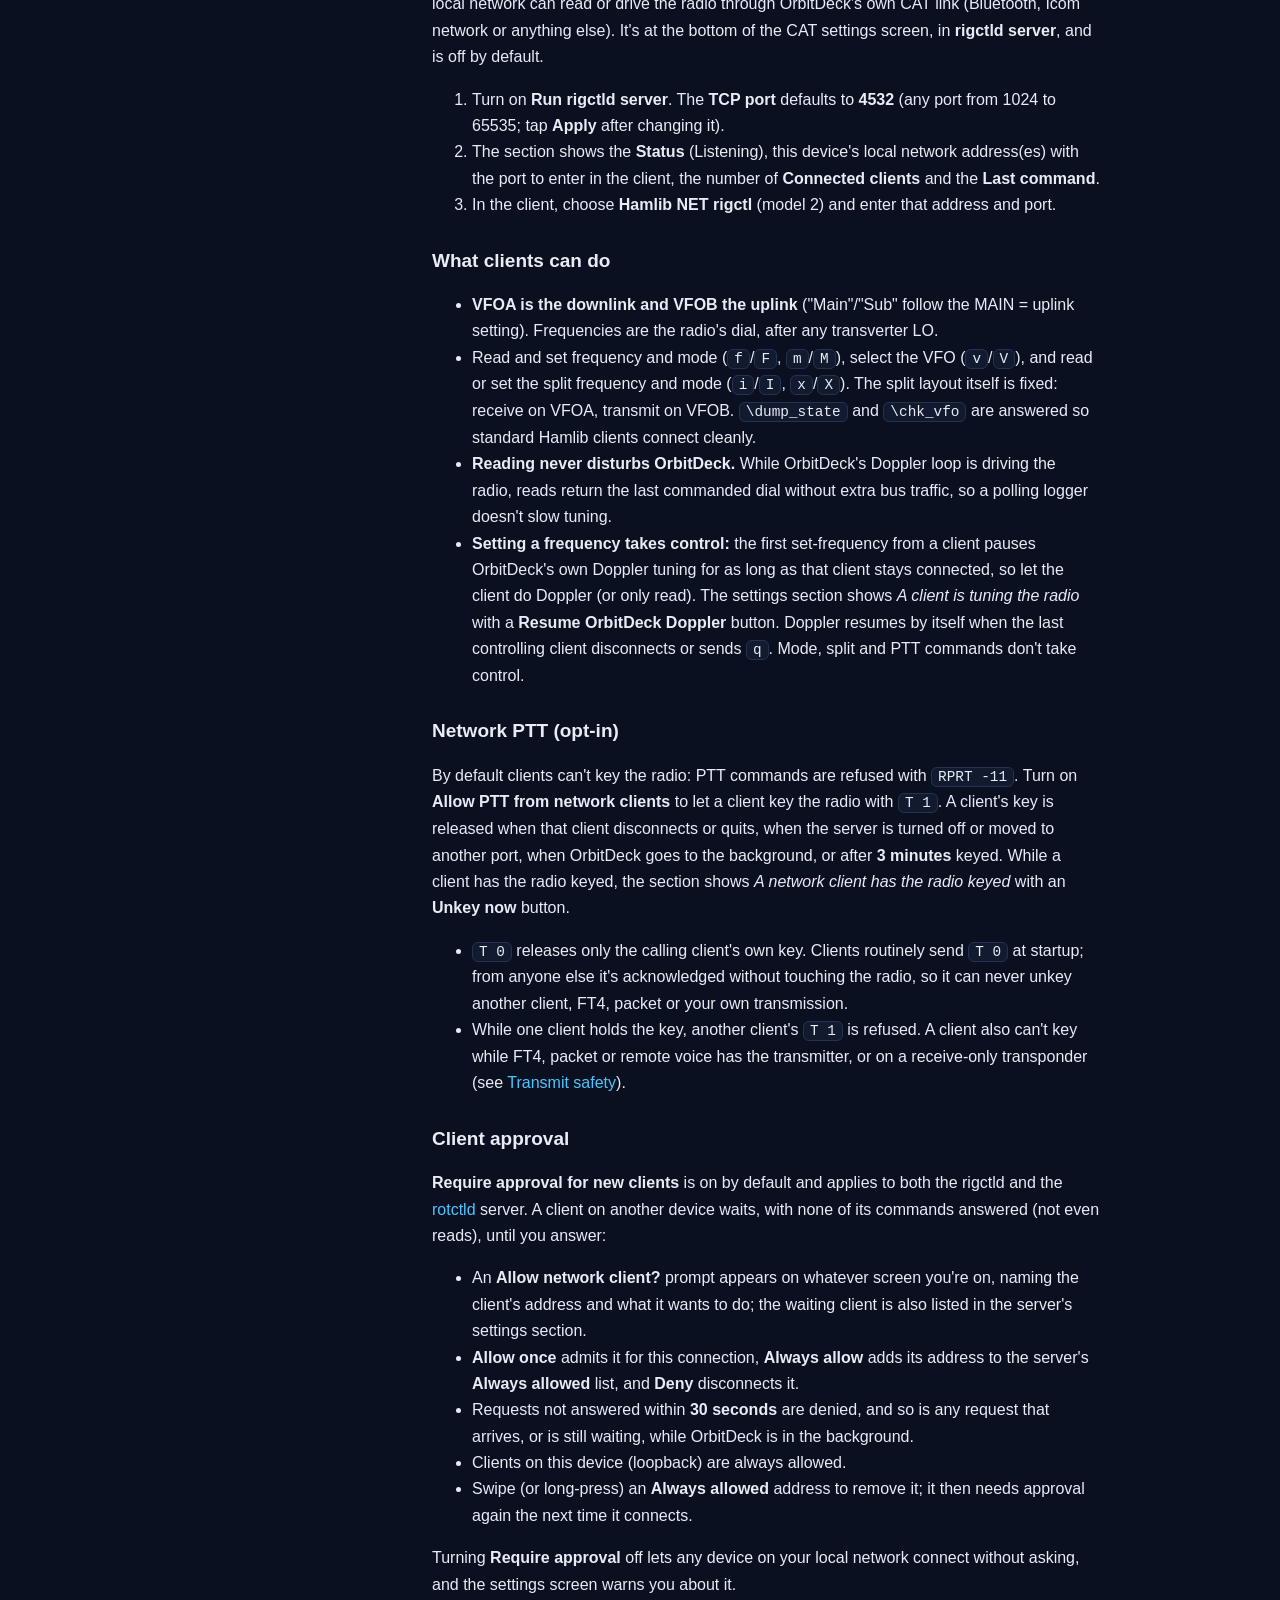
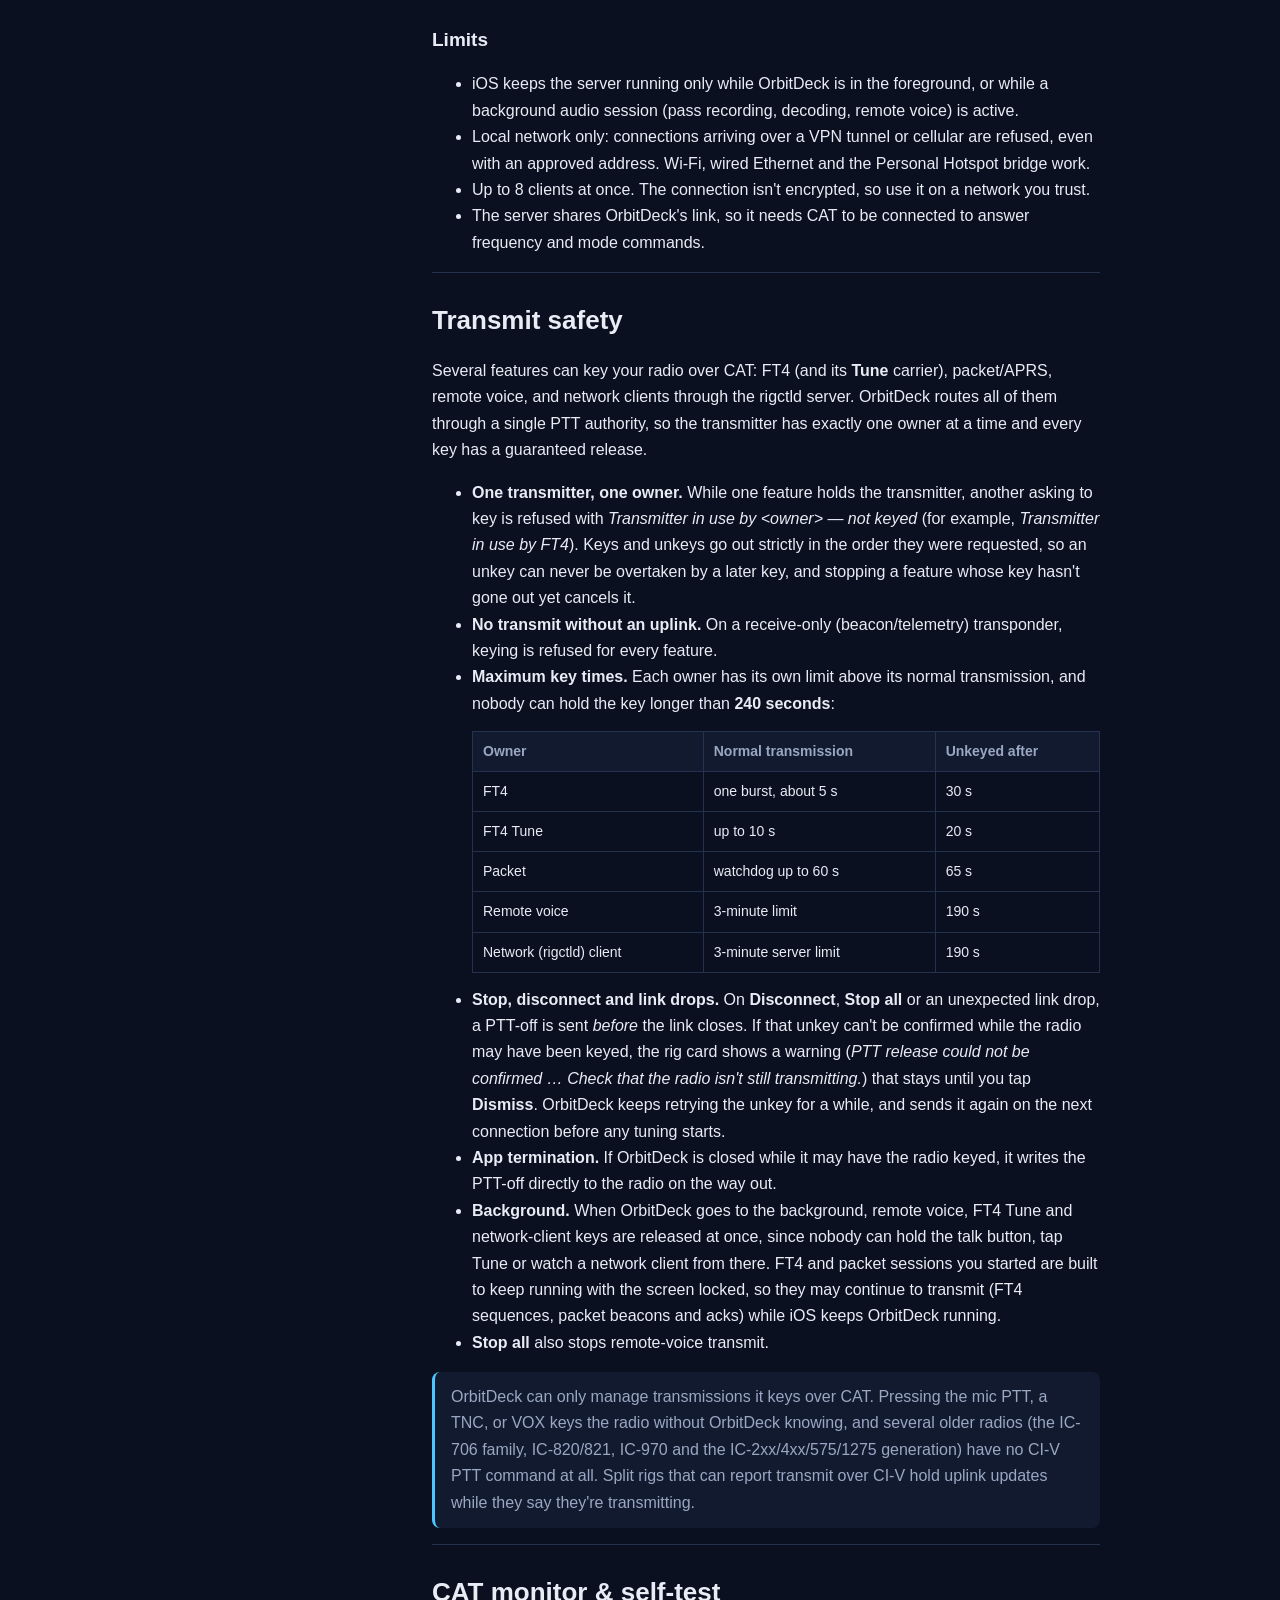
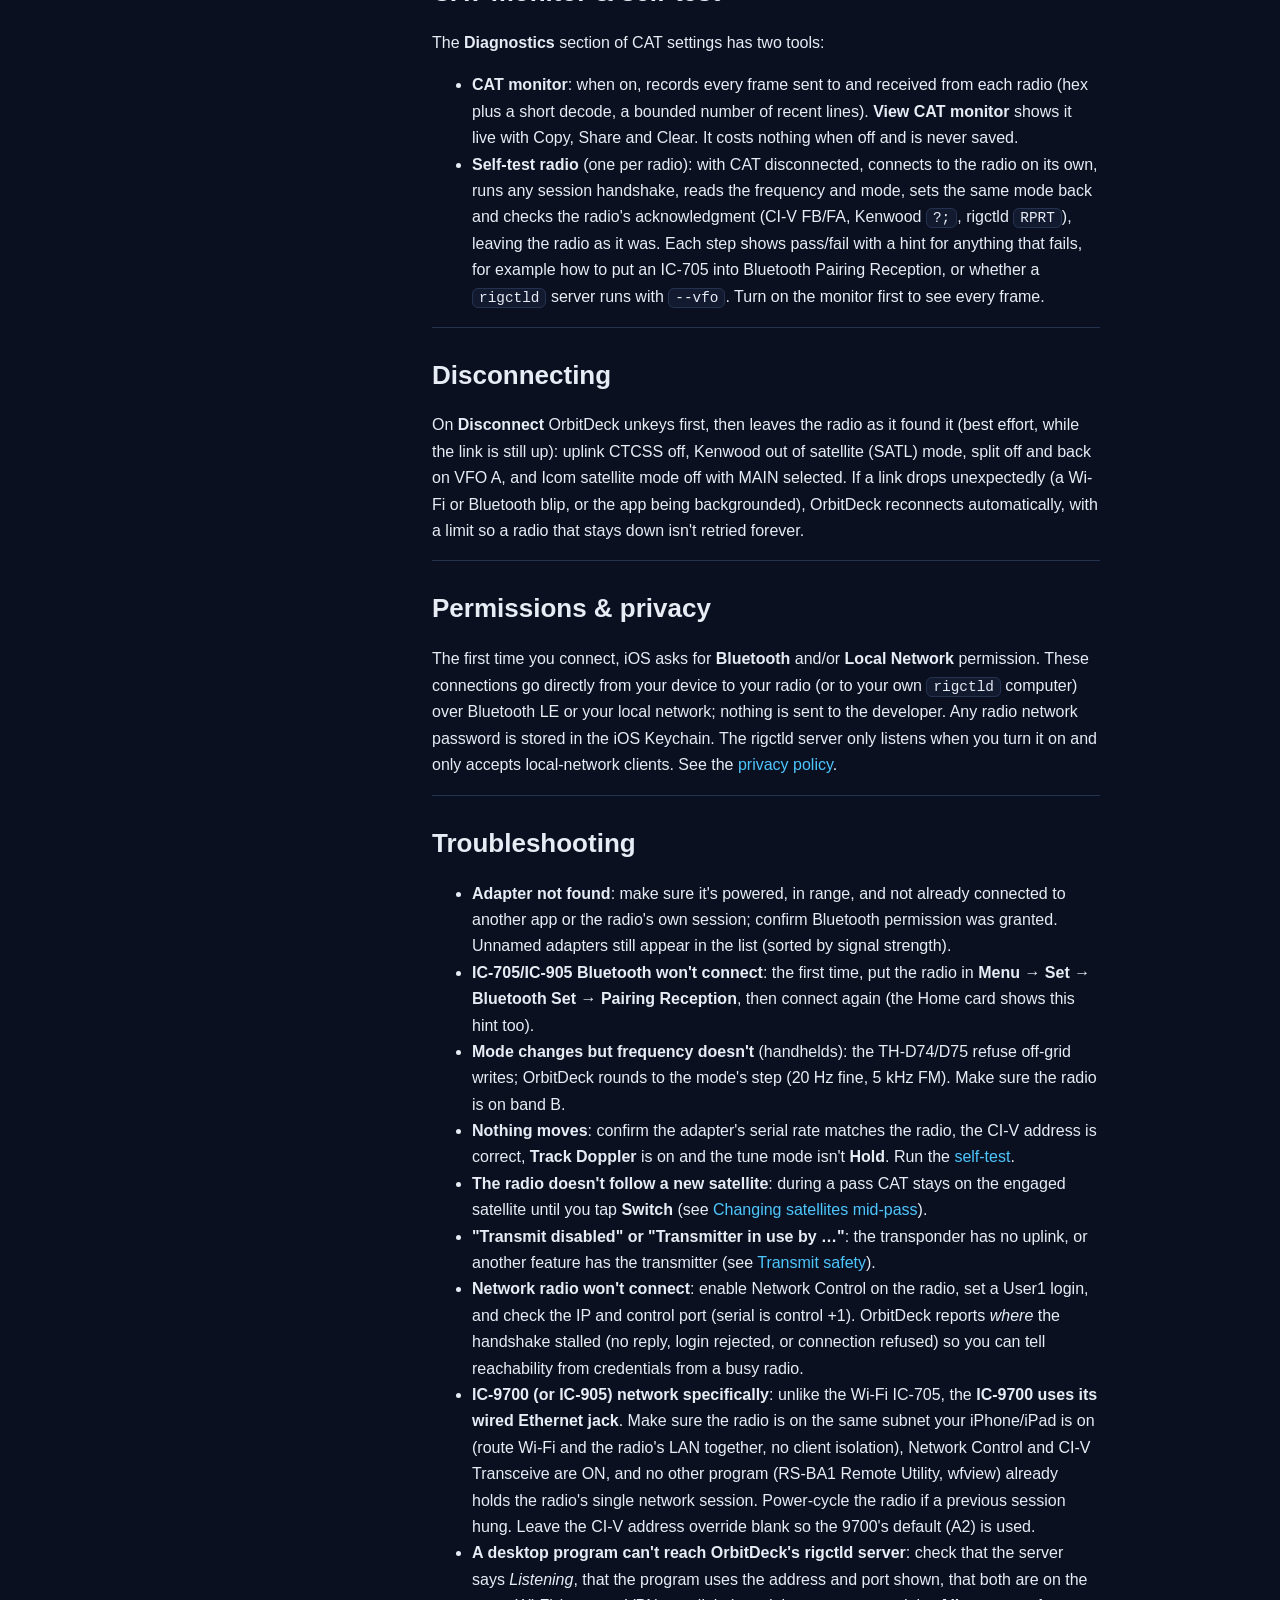
==== commit 93058fba: "Website: document 1.1 and refresh screenshots - index: 1.1 hero and "What's new", a feature grid cov" ====
--- a/docs/catcontrol.html
+++ b/docs/catcontrol.html
@@ -4,7 +4,7 @@
     <meta charset="utf-8">
     <meta name="viewport" content="width=device-width, initial-scale=1">
     <title>Rig Control (CAT) — OrbitDeck for iOS</title>
-    <meta name="description" content="OrbitDeck for iOS can Doppler-tune your transceiver (CAT control) over a BLE serial adapter or an Icom network connection: supported radios, interfaces, tuning options, and the One True Rule read-back.">
+    <meta name="description" content="OrbitDeck for iOS Doppler-tunes your transceiver (CAT control) over a BLE serial adapter, Icom built-in Bluetooth, an Icom network connection or Hamlib rigctld: supported radios, split VFO, two-radio stations, live tune modes, CW and data modes, the rigctld server, and transmit safety.">
     <link rel="stylesheet" href="styles.css">
 </head>
 <body>
@@ -25,7 +25,7 @@
 
     <section class="container">
         <h1>Rig Control (CAT)</h1>
-        <p class="section-intro">OrbitDeck can Doppler-tune your transceiver directly — no PC or extra software — over a Bluetooth&nbsp;LE serial adapter or an Icom network (Wi-Fi) connection. You configure a radio in Settings and control it from the Home screen.</p>
+        <p class="section-intro">OrbitDeck can Doppler-tune your transceiver directly, with no PC or extra software, over a Bluetooth&nbsp;LE serial adapter, the IC-705/IC-905's built-in Bluetooth, an Icom network (Wi-Fi) connection, or a Hamlib <code>rigctld</code> server. It can also share that radio link with desktop programs through its own built-in <code>rigctld</code> server. You configure a radio in Settings and control it from the Home screen.</p>
 
         <div class="doc">
             <aside class="toc">
@@ -37,103 +37,279 @@
                 <a href="#stations">Station configurations</a>
                 <a href="#setup">Setting it up</a>
                 <a href="#control">Controlling on Home</a>
+                <a href="#tunemode">Live tune mode</a>
+                <a href="#modes">Modes, CW, data &amp; CTCSS</a>
+                <a href="#rxonly">Receive-only &amp; beacons</a>
+                <a href="#lock">Changing satellites mid-pass</a>
+                <a href="#stopall">Stop all</a>
                 <a href="#tuning">Tuning options</a>
                 <a href="#onetrule">One True Rule</a>
                 <a href="#transverter">Transverters</a>
+                <a href="#nocat">Without CAT: HOLD/TUNE</a>
+                <a href="#rigctld">Using a rigctld server</a>
+                <a href="#server">OrbitDeck's rigctld server</a>
+                <a href="#safety">Transmit safety</a>
+                <a href="#diagnostics">Monitor &amp; self-test</a>
+                <a href="#disconnect">Disconnecting</a>
                 <a href="#privacy">Permissions &amp; privacy</a>
                 <a href="#troubleshooting">Troubleshooting</a>
             </aside>
 
             <div class="doc-body">
                 <h2 id="overview">Overview</h2>
-                <p>Rig control (CAT — Computer Aided Transceiver) keeps your radio on frequency through a satellite pass by continuously correcting for Doppler shift. OrbitDeck computes the corrected downlink and uplink from the live orbit, your station, the transponder, and your per-satellite calibration — exactly what the Home Doppler card shows — and sends it to the radio.</p>
-                <p>It supports a single full-duplex satellite radio (both uplink and downlink at once), a single half-duplex radio (uplink <em>or</em> downlink only), or two radios (one for each leg).</p>
-                <div class="note">
-                    Rig control works only while OrbitDeck is in the foreground — iOS suspends Bluetooth and networking for backgrounded apps. Turn on <strong>Keep screen awake on Home</strong> (Settings &rarr; Display) to leave it running during a pass.
+                <p>Rig control (CAT, Computer Aided Transceiver) keeps your radio on frequency through a satellite pass by continuously correcting for Doppler shift. OrbitDeck computes the corrected downlink and uplink from the live orbit, your station, the transponder and your per-satellite calibration (exactly what the Home Doppler card shows) and sends them to the radio.</p>
+                <p>It supports a single full-duplex satellite radio (both legs at once on MAIN/SUB), a single transceiver in <strong>split VFO</strong> (VFO&nbsp;A receives, VFO&nbsp;B transmits), a single radio on one leg only, or <strong>two radios</strong> (one for each leg). It also picks the right receive and transmit modes for each transponder, handles CW and data modes, and manages CTCSS tones per satellite.</p>
+                <div class="note">
+                    Rig control is meant to run with OrbitDeck in the foreground, because iOS suspends Bluetooth and networking for backgrounded apps. Turn on <strong>Keep screen awake on Home</strong> (Settings &rarr; Display) to leave it running during a pass. While a background audio session (pass recording, decoding, FT4, packet) keeps OrbitDeck running, iOS may let it continue. See <a href="#safety">Transmit safety</a> for what happens to an active transmission when the app goes to the background.
                 </div>
 
                 <h2 id="interfaces">Connections &amp; adapters</h2>
-                <p>OrbitDeck reaches a radio two ways:</p>
-                <ul>
-                    <li><strong>BLE serial adapter</strong> — a Bluetooth&nbsp;<em>Low Energy</em> UART adapter (Nordic UART Service or a generic write+notify pair) wired to the radio's CAT / CI-V / serial port. This is how CI-V, Yaesu and Kenwood radios are driven — for example the open-source <a href="#adapters">OrbitLinkS3</a> CI-V bridge, or the <strong>B.B.&nbsp;Link</strong> for the Kenwood TH-D74/D75.</li>
-                    <li><strong>Icom network (Wi-Fi)</strong> — Icom's RS-BA1 network protocol over your local Wi-Fi, for network-capable Icoms (IC-9700, IC-705, IC-905). Enable Network Control on the radio with a User1 login.</li>
-                    <li><strong>rigctld (Hamlib, network)</strong> — a TCP connection to a Hamlib <code>rigctld</code> server (default port&nbsp;4532) running on a nearby computer, which drives any radio Hamlib supports. Handy for a USB-only rig an iPhone can't reach directly, or any radio you already run through Hamlib.</li>
-                </ul>
-                <div class="note">
-                    <strong>Bluetooth Classic (SPP) adapters are not supported on iOS.</strong> Apple restricts Bluetooth Classic to MFi-certified accessories, so the inexpensive HC-05/HC-06-style serial adapters (including most generic FT-817 Bluetooth adapters) cannot be opened by a normal app. Use a BLE adapter instead. Likewise, radios whose only computer interface is USB (for example the FT-991/991A and FTX-1) cannot be reached from an iPhone or iPad and are not listed.
+                <p>OrbitDeck reaches a radio four ways. Pick one with <strong>Connection</strong> in the radio's settings:</p>
+                <ul>
+                    <li><strong>BLE serial adapter</strong>: a Bluetooth&nbsp;<em>Low Energy</em> UART adapter (Nordic UART Service or a generic write+notify pair) wired to the radio's CAT / CI-V / serial port. This is how CI-V, Yaesu and Kenwood radios are driven, for example with the open-source <a href="#adapters">OrbitLinkS3</a> CI-V bridge, or the <strong>B.B.&nbsp;Link</strong> for the Kenwood TH-D74/D75.</li>
+                    <li><strong>Icom built-in BT</strong>: the IC-705 and IC-905 have Bluetooth&nbsp;LE CI-V built in, so no adapter is needed. Choose <strong>Icom built-in BT</strong>, then pick the radio under <strong>Radio BLE device</strong>. The first time, put the radio in pairing mode (<strong>Menu &rarr; Set &rarr; Bluetooth Set &rarr; Pairing Reception</strong>) before connecting; OrbitDeck then appears in the radio's list as <em>ORBITDECK APP</em>. (Contributed by Filip Melik; the sign-in sequence follows K7MDL2's IC-705 BLE example.)</li>
+                    <li><strong>Icom network (Wi-Fi)</strong>: Icom's RS-BA1 network protocol over your local network, for network-capable Icoms (IC-9700, IC-705, IC-905). Enable Network Control on the radio with a User1 login.</li>
+                    <li><strong>Hamlib rigctld (network)</strong>: a TCP connection to a Hamlib <code>rigctld</code> server (default port&nbsp;4532) running on a nearby computer, which drives any radio Hamlib supports. This is handy for a USB-only rig an iPhone can't reach directly, or any radio you already run through Hamlib. See <a href="#rigctld">Using a rigctld server</a>.</li>
+                </ul>
+                <div class="note">
+                    <strong>Bluetooth Classic (SPP) adapters are not supported on iOS.</strong> Apple restricts Bluetooth Classic to MFi-certified accessories, so the inexpensive HC-05/HC-06-style serial adapters (including most generic FT-817 Bluetooth adapters) cannot be opened by a normal app. Use a BLE adapter instead. Likewise, radios whose only computer interface is USB (for example the FT-991/991A and FTX-1) cannot be reached from an iPhone or iPad directly and are not listed; drive them through <code>rigctld</code> on a computer instead.
                 </div>
 
                 <h2 id="adapters">Adapters that work</h2>
                 <p>Any BLE adapter that presents a generic UART service (Nordic UART, or a plain writable + notify characteristic pair) and matches your radio's serial electrical interface will work. Known-good options:</p>
                 <ul>
-                    <li><strong>PDDAXLQUE DX-CP26 (RS-232 &harr; BLE)</strong> — a rechargeable, battery-powered DB9 RS-232-to-Bluetooth&nbsp;LE serial adapter, confirmed working with OrbitDeck. A good off-the-shelf option for radios with a true RS-232 CAT port (many Yaesu and Kenwood rigs). Set the serial rate in Settings to match the radio. <a href="https://www.amazon.com/dp/B0D7YTWFQ9" rel="noopener">Product listing</a>.</li>
-                    <li><strong>Off-the-shelf BLE serial adapter + a CI-V level converter (Icom)</strong> — you do <em>not</em> need custom hardware for CI-V. Pair any BLE-to-RS-232 serial adapter (such as the DX-CP26 above) with an inexpensive <strong>CI-V&nbsp;&harr;&nbsp;RS-232 converter</strong> (an Icom CT-17 or any of the common clones) to reach a CI-V Icom's 3.5&nbsp;mm jack. This works with OrbitDeck like any other BLE serial link.</li>
-                    <li><strong>OrbitLinkS3 on an M5Stack M5StickS3</strong> — if you'd rather have a single self-contained gadget, this open-source firmware turns an inexpensive M5Stack M5StickS3 into a rechargeable <strong>BLE&nbsp;&harr;&nbsp;CI-V</strong> bridge (no separate converter needed). Bench-validated driving an <strong>IC-821</strong> from OrbitDeck (Doppler tuning, mode/step, passband and the One True Rule). Firmware and wiring: <a href="https://github.com/prstoetzer/OrbitLinkS3" rel="noopener">github.com/prstoetzer/OrbitLinkS3</a>. It's a convenient option for CI-V, not a requirement.</li>
-                    <li><strong>Kenwood B.B.&nbsp;Link</strong> — the BLE adapter for the TH-D74/D75 handhelds (now discontinued, but the supported path for those radios).</li>
-                    <li><strong>Icom network (no adapter)</strong> — for the IC-705, IC-9700 and IC-905, use OrbitDeck's Wi-Fi (RS-BA1) mode instead of a serial adapter. The IC-705 is validated over Wi-Fi.</li>
+                    <li><strong>PDDAXLQUE DX-CP26 (RS-232 &harr; BLE)</strong>: a rechargeable, battery-powered DB9 RS-232-to-Bluetooth&nbsp;LE serial adapter, confirmed working with OrbitDeck. A good off-the-shelf option for radios with a true RS-232 CAT port (many Yaesu and Kenwood rigs). Set the serial rate in Settings to match the radio. <a href="https://www.amazon.com/dp/B0D7YTWFQ9" rel="noopener">Product listing</a>.</li>
+                    <li><strong>Off-the-shelf BLE serial adapter + a CI-V level converter (Icom)</strong>: you do <em>not</em> need custom hardware for CI-V. Pair any BLE-to-RS-232 serial adapter (such as the DX-CP26 above) with an inexpensive <strong>CI-V&nbsp;&harr;&nbsp;RS-232 converter</strong> (an Icom CT-17 or any of the common clones) to reach a CI-V Icom's 3.5&nbsp;mm jack. This works with OrbitDeck like any other BLE serial link.</li>
+                    <li><strong>OrbitLinkS3 on an M5Stack M5StickS3</strong>: if you'd rather have a single self-contained gadget, this open-source firmware turns an inexpensive M5Stack M5StickS3 into a rechargeable <strong>BLE&nbsp;&harr;&nbsp;CI-V</strong> bridge (no separate converter needed). Bench-validated driving an <strong>IC-821</strong> from OrbitDeck (Doppler tuning, mode/step, passband and the One True Rule). Firmware and wiring: <a href="https://github.com/prstoetzer/OrbitLinkS3" rel="noopener">github.com/prstoetzer/OrbitLinkS3</a>. It's a convenient option for CI-V, not a requirement.</li>
+                    <li><strong>Kenwood B.B.&nbsp;Link</strong>: the BLE adapter for the TH-D74/D75 handhelds (now discontinued, but the supported path for those radios).</li>
+                    <li><strong>No adapter (Icom)</strong>: the IC-705 and IC-905 can use their built-in Bluetooth or Wi-Fi; the IC-9700 uses its Ethernet network connection. The IC-705 is validated over Wi-Fi.</li>
                 </ul>
                 <div class="note">
                     Building your own is straightforward: an ESP32/M5Stack (or an nRF52 / genuine HM-10) exposing a UART GATT, wired to the radio's CAT/CI-V port with the correct levels (CI-V is 3.5&nbsp;mm TTL single-wire; Yaesu/Kenwood use RS-232 or low-level serial). OrbitLinkS3 is a working reference for the CI-V case.
                 </div>
 
                 <h2 id="radios">Supported radios</h2>
-                <p>OrbitDeck speaks the Icom, Yaesu and Kenwood CAT dialects directly, plus Hamlib <code>rigctld</code> over the network — covering the radios in the CardSat reference set (minus USB-only models):</p>
-                <ul>
-                    <li><strong>Icom CI-V</strong> — full-duplex satellite rigs IC-820, IC-821, IC-910, IC-970, IC-9100, IC-9700; transceivers IC-705, IC-905, IC-7100, IC-7000, the IC-706 family, IC-275/471/271/475/575/1275; and CI-V receivers (IC-R10/R20/R30/R7000/R7100/R8500/R8600/R9000/R9500).</li>
-                    <li><strong>Yaesu</strong> — FT-847 (full-duplex), FT-817/818/857/897, FT-100, FT-736R, and the VR-5000 receiver.</li>
-                    <li><strong>Kenwood</strong> — TS-790 and TS-2000 (full-duplex — OrbitDeck puts them into the radio's satellite/SATL mode automatically, MAIN&nbsp;=&nbsp;downlink / SUB&nbsp;=&nbsp;uplink), the TS-711/TS-811 all-mode base stations, and the TH-D74/D75 handhelds (all-mode receiver on band B, via the B.B.&nbsp;Link).</li>
-                    <li><strong>rigctld (Hamlib)</strong> — any Hamlib-supported radio, driven over a network connection to a <code>rigctld</code> server, for a full-duplex split rig or a single leg.</li>
-                </ul>
-                <p>For Icom radios you can override the <strong>CI-V address</strong>; for BLE connections you can set the <strong>serial rate</strong> to match your adapter. Network CAT is available on the IC-9700, IC-705 and IC-905, and via <code>rigctld</code> for anything on Hamlib.</p>
+                <p>OrbitDeck speaks the Icom CI-V, Yaesu and Kenwood CAT dialects directly, plus Hamlib <code>rigctld</code> over the network. The radio list in Settings is:</p>
+                <table>
+                    <thead>
+                        <tr><th>Radio</th><th>Use</th><th>Connections</th><th>Notes</th></tr>
+                    </thead>
+                    <tbody>
+                        <tr><td><strong>Icom IC-9700</strong></td><td>Full duplex (MAIN/SUB), split, one leg</td><td>BLE serial, Icom network</td><td>Satellite mode and MAIN/SUB band exchange commanded automatically; data mode; CTCSS; narrow FM</td></tr>
+                        <tr><td><strong>Icom IC-9100</strong>, <strong>IC-910</strong></td><td>Full duplex, split (MAIN band), one leg</td><td>BLE serial</td><td>Satellite mode commanded; CTCSS; narrow FM</td></tr>
+                        <tr><td><strong>Icom IC-820</strong>, <strong>IC-821</strong>, <strong>IC-970</strong></td><td>Full duplex, one leg (IC-821 also split)</td><td>BLE serial</td><td>No CI-V PTT: key with the mic or VOX</td></tr>
+                        <tr><td><strong>Icom IC-705</strong>, <strong>IC-905</strong></td><td>One leg, split, two-radio leg</td><td>BLE serial, Icom built-in BT, Icom network</td><td>Data mode; VFO&nbsp;B tuned directly in split; IC-905 microwave bands</td></tr>
+                        <tr><td><strong>Icom IC-7100</strong>, <strong>IC-7000</strong>, <strong>IC-706 / MKII / MKIIG</strong></td><td>One leg, split</td><td>BLE serial</td><td>IC-7100 data mode; the IC-706 family has no CI-V PTT</td></tr>
+                        <tr><td><strong>Icom IC-275</strong>, <strong>IC-475</strong>, <strong>IC-271</strong>, <strong>IC-471</strong>, <strong>IC-575</strong>, <strong>IC-1275</strong></td><td>One leg</td><td>BLE serial</td><td>No CI-V split or PTT</td></tr>
+                        <tr><td><strong>Icom IC-R10, IC-R20, IC-R30, IC-R7000, IC-R7100, IC-R8500, IC-R8600, IC-R9000, IC-R9500</strong></td><td>Receiver (downlink only)</td><td>BLE serial</td><td></td></tr>
+                        <tr><td><strong>Yaesu FT-847</strong></td><td>Full duplex, one leg</td><td>BLE serial</td><td>Same-band satellites use a transmit hold instead of split (see <a href="#stations">below</a>)</td></tr>
+                        <tr><td><strong>Yaesu FT-736R</strong></td><td>Full duplex, one leg</td><td>BLE serial</td><td>Write-only CAT (no frequency read-back)</td></tr>
+                        <tr><td><strong>Yaesu FT-817</strong>, <strong>FT-818</strong>, <strong>FT-857</strong>, <strong>FT-897</strong></td><td>One leg, split</td><td>BLE serial</td><td>Data mode for FT4/packet</td></tr>
+                        <tr><td><strong>Yaesu FT-100</strong></td><td>One leg, split</td><td>BLE serial</td><td></td></tr>
+                        <tr><td><strong>Yaesu VR-5000</strong></td><td>Receiver</td><td>BLE serial</td><td>Write-only</td></tr>
+                        <tr><td><strong>Kenwood TS-2000</strong>, <strong>TS-790</strong></td><td>Full duplex, split, one leg</td><td>BLE serial</td><td>OrbitDeck enters the radio's satellite (SATL) mode automatically, MAIN&nbsp;=&nbsp;downlink, SUB&nbsp;=&nbsp;uplink; split (SATL off) uses FR/FT on the TS-2000 and FN/SP on the TS-790 (untested)</td></tr>
+                        <tr><td><strong>Kenwood TS-711</strong>, <strong>TS-811</strong></td><td>One leg, split</td><td>BLE serial</td><td>Split on these uses FN/SP and is untested</td></tr>
+                        <tr><td><strong>Kenwood TS-590S</strong>, <strong>TS-590SG</strong>, <strong>TS-890S</strong>, <strong>TS-990S</strong></td><td>One leg (e.g. a 10&nbsp;m uplink or downlink), split</td><td>BLE serial (RS-232 CAT port)</td><td>Default rate 9600 (TS-590) or 115200 (TS-890/990), set to match the radio's COM menu; CAT CTCSS on the TS-590 only</td></tr>
+                        <tr><td><strong>Kenwood TH-D74</strong>, <strong>TH-D75</strong></td><td>Receiver (band&nbsp;B)</td><td>B.B.&nbsp;Link (BLE)</td><td>All-mode receive on band&nbsp;B</td></tr>
+                        <tr><td><strong>Hamlib rigctld</strong></td><td>Full duplex (VFO&nbsp;A/B), one leg</td><td>Network (TCP)</td><td>Any Hamlib-supported radio</td></tr>
+                    </tbody>
+                </table>
+                <p>For Icom radios you can override the <strong>CI-V address</strong> (hex); for BLE serial connections you can set the <strong>serial rate</strong> to match your adapter and radio.</p>
+                <div class="note">
+                    Several 1.1 additions (data modes, split on some models, satellite rigs as two-radio legs, the Kenwood HF rigs) were built from the radios' published command references and Hamlib, and haven't been tried on every model yet. If something misbehaves, capture a <a href="#diagnostics">CAT monitor</a> trace and send it with your report.
+                </div>
 
                 <h2 id="stations">Station configurations</h2>
-                <ul>
-                    <li><strong>One full-duplex radio</strong> (e.g. IC-9700, IC-9100, FT-847, TS-2000) — controls both legs. By default MAIN is the uplink and SUB the downlink; you can swap that.</li>
-                    <li><strong>One half-duplex radio</strong> — controls only the uplink <em>or</em> only the downlink, whichever you choose. Ideal for a single-band handheld like the TH-D75 on the downlink.</li>
-                    <li><strong>Two radios</strong> — radio&nbsp;1 drives the downlink, radio&nbsp;2 the uplink, each on its own BLE adapter (or network). This gives full duplex from two single-band rigs.</li>
-                </ul>
+                <p>In <strong>Controls</strong> (single radio) you choose what the radio does; the choices offered depend on the model:</p>
+                <ul>
+                    <li><strong>Uplink + downlink (MAIN/SUB)</strong>: one full-duplex satellite radio (e.g. IC-9700, IC-9100, FT-847, TS-2000) controls both legs. OrbitDeck commands satellite mode where the radio supports it and, on the IC-9100/9700, exchanges MAIN and SUB when needed so the downlink always lands on the band you hear (this is what makes cross-band changes such as AO-7 Mode&nbsp;B versus RS-44 come out right).</li>
+                    <li><strong>Uplink + downlink (split VFO)</strong>: one transceiver runs <strong>VFO&nbsp;A as the downlink and VFO&nbsp;B as the uplink with SPLIT on</strong>, both Doppler-corrected. This is for same-band or same-frequency birds (packet digipeaters, ISS APRS) and for ordinary non-satellite transceivers. It's half duplex: you can't hear the satellite while transmitting. Where the radio can address VFO&nbsp;B directly (IC-705, IC-905, IC-9700, and the IC-7100 with firmware E4 or later, detected at connect) the receiver never moves; older rigs swap VFOs to reach VFO&nbsp;B, so the uplink retunes less often (<strong>Split uplink deadband</strong>) and uplink updates wait while OrbitDeck has the radio keyed. On the IC-9100/910 split runs on the MAIN band with satellite mode off, which OrbitDeck handles.</li>
+                    <li><strong>Downlink only</strong> or <strong>Uplink only</strong>: one radio controls just one leg, for example a TH-D75 on the downlink.</li>
+                    <li><strong>Two radios</strong> (turn on <strong>Two radios (separate uplink + downlink)</strong>): Radio&nbsp;1 drives the downlink and Radio&nbsp;2 the uplink, each on its own connection. Any transceiver can be a leg, <strong>including a full-duplex satellite rig</strong>, for example an IC-821 on 2&nbsp;m up plus an IC-705 on 10&nbsp;m down for AO-7 Mode&nbsp;A. A satellite rig used as one leg is driven as a single-VFO radio on whatever band its front panel has selected (no MAIN/SUB selection, satellite mode or band exchange), so put the right band on the active VFO before connecting. Receive-only radios aren't offered for Radio&nbsp;2.</li>
+                </ul>
+                <p><strong>Same-band birds on a MAIN/SUB rig.</strong> A satellite rig can't put both legs on one band, so when the selected transponder's uplink and downlink are within 10&nbsp;MHz (e.g. ISS APRS) OrbitDeck switches that radio to split VFO for that pass and back to satellite mode on the next cross-band bird. The FT-847 has no CAT split, so it gets a <strong>transmit hold</strong> instead: satellite mode off, the main VFO on the downlink, moving to the uplink only while keyed.</p>
+                <p><strong>Setup checks.</strong> Before connecting, OrbitDeck catches station mistakes that would otherwise fail quietly: Two radios on but Radio&nbsp;2 not set up, a Bluetooth connection with no device chosen, or both radios set to the same BLE device.</p>
 
                 <h2 id="setup">Setting it up</h2>
                 <ol>
-                    <li>Open <strong>Settings &rarr; CAT / rig control</strong> and turn on <strong>Enable CAT control</strong>.</li>
-                    <li>Choose one radio or <strong>Two radios</strong>, then pick the radio model and, for a single radio, what it controls.</li>
-                    <li>Pick the <strong>connection</strong>: for BLE, tap <strong>BLE adapter</strong> and choose your adapter from the scan; for network, enter the radio's IP, port, username and password (stored in the iOS Keychain).</li>
-                    <li>Set the CI-V address and serial rate if needed, adjust the tuning options, and tap <strong>Done</strong>.</li>
+                    <li>Open <strong>Settings &rarr; Rig control &rarr; CAT / rig control</strong> and turn on <strong>Enable CAT control</strong>.</li>
+                    <li>Turn on <strong>Two radios</strong> if you use separate uplink and downlink radios. For each radio, turn on <strong>Use this radio</strong> and pick the <strong>Radio</strong> model.</li>
+                    <li>Pick the <strong>Connection</strong>: for <strong>BLE serial adapter</strong>, tap <strong>BLE adapter</strong> and choose your adapter from the scan; for <strong>Icom built-in BT</strong>, tap <strong>Radio BLE device</strong>; for <strong>Icom network</strong>, enter the radio's IP, control port, username and password (stored in the iOS Keychain); for <strong>rigctld</strong>, enter the host and port.</li>
+                    <li>For a single radio, choose what it <strong>Controls</strong> (see <a href="#stations">Station configurations</a>).</li>
+                    <li>Set the CI-V address and serial rate if needed, adjust the <a href="#tuning">tuning options</a>, and tap <strong>Done</strong>. The <a href="#diagnostics">self-test</a> is a quick way to confirm the link before a pass.</li>
                 </ol>
 
                 <h2 id="control">Controlling on Home</h2>
-                <p>With a radio configured, a <strong>Rig control (CAT)</strong> card appears on Home. Tap <strong>Connect</strong> to link up; the status dot turns green and the live downlink/uplink dials appear. CAT tracks the same satellite and transponder shown on the Home transponder card — including the passband slider — so what you see is what the radio is tuned to. Tap <strong>Disconnect</strong> when you're done.</p>
+                <p>With a radio configured, a <strong>Rig control (CAT)</strong> card appears on Home. Tap <strong>Connect</strong> to link up; the status dot turns green and the live <strong>Downlink</strong> and <strong>Uplink</strong> dials appear (a two-radio station also shows a status line per radio). CAT tracks the same satellite and transponder shown on the Home transponder card, including the passband slider, so what you see is what the radio is tuned to. Tap <strong>Disconnect</strong> when you're done.</p>
+                <p>While connected, the card also has:</p>
+                <ul>
+                    <li><strong>Tune</strong>: the <a href="#tunemode">live tune-mode</a> menu.</li>
+                    <li><strong>Beacon</strong>: shown when the satellite has a beacon or telemetry downlink; one tap tunes it (see <a href="#rxonly">Receive-only &amp; beacons</a>).</li>
+                    <li><strong>Tilt to tune passband</strong> (optional, linear transponders): roll the phone left or right to move through the passband; the further you tilt, the faster it moves, and holding it level stops. It reads the motion sensor only while the card is on screen and the app is active, and it is off again at every launch.</li>
+                    <li><strong>Track Doppler</strong>: pause or resume the tuning loop.</li>
+                    <li><strong>At passband edge</strong>: a banner when the passband offset (from the dial, the slider or tilt) has reached the edge of the transponder. OrbitDeck keeps the offset inside the passband rather than tuning you off it.</li>
+                    <li>Status lines: <strong>Radio tuned to …</strong> when CAT is locked on a satellite other than the one selected (see <a href="#lock">Changing satellites mid-pass</a>), a transmit-blocked line on a receive-only transponder, and a warning if a PTT release could not be confirmed (see <a href="#safety">Transmit safety</a>).</li>
+                    <li><strong>Stop all</strong>: shown whenever something is running (see <a href="#stopall">Stop all</a>).</li>
+                </ul>
+                <p>The Home <strong>Live Doppler</strong> card above it carries the <strong>SSB | CW</strong> switch for linear transponders (see <a href="#modes">Modes</a>) and the passband slider.</p>
+
+                <h2 id="tunemode">Live tune mode</h2>
+                <p>The <strong>Tune</strong> menu on the rig card changes which legs OrbitDeck tunes, live and without reconnecting:</p>
+                <table>
+                    <thead><tr><th>Mode</th><th>Card label</th><th>What it does</th></tr></thead>
+                    <tbody>
+                        <tr><td><strong>Full (follow downlink)</strong></td><td>Full</td><td>Both legs Doppler-tracked; with <a href="#onetrule">Follow radio tuning</a> on, the downlink dial leads. The usual choice.</td></tr>
+                        <tr><td><strong>Full (follow uplink)</strong></td><td>Full&nbsp;&uarr;</td><td>Both legs tracked; the uplink dial leads (turns on following).</td></tr>
+                        <tr><td><strong>Downlink only</strong></td><td>DL only</td><td>Doppler on the downlink only; the uplink is left to you.</td></tr>
+                        <tr><td><strong>Uplink only</strong></td><td>UL only</td><td>Doppler on the uplink only; the downlink is left to you.</td></tr>
+                        <tr><td><strong>Hold</strong></td><td>Hold</td><td>No frequency writes at all: the radio stays where it is until you pick another mode.</td></tr>
+                    </tbody>
+                </table>
+                <p>The button is highlighted in the warning color whenever a mode other than Full (follow downlink) is active, so a held leg is easy to spot.</p>
+
+                <h2 id="modes">Modes, CW, data &amp; CTCSS</h2>
+                <ul>
+                    <li><strong>Satellite-aware modes</strong>: the receive mode is chosen from the transponder's modulation as listed in SatNOGS, which names the <em>modulation</em> rather than the receiver mode. SSTV, AFSK/APRS packet, FSK/GMSK/G3RUH data and similar come out of an FM receiver; BPSK, FT4 and other PSK/WSJT modes are taken in USB. The uplink mode comes from SatNOGS's uplink mode when it has one, and linear transponders get the correct sideband for normal or inverting passbands.</li>
+                    <li><strong>Narrow FM on FM satellites</strong> (on by default): FM-N is commanded on voice FM, SSTV and 1200-baud packet birds where the rig can select it over CAT (IC-910/9100/9700). 9600-baud data needs wide FM and is left alone.</li>
+                    <li><strong>CW on linear transponders</strong>: the <strong>SSB | CW</strong> switch on Home's Live Doppler card (also <strong>CW on linear transponders</strong> in CAT settings) puts both legs in CW instead of USB/LSB. The dial then shows the carrier, so the uplink maps one-to-one through the transponder and your own signal returns at your CW pitch. The quick-log card logs CW with a 599 report. FT4 keeps SSB while it runs.</li>
+                    <li><strong>Data mode for FT4 and packet</strong>: while FT4, packet or SSTV is using the radio's audio, OrbitDeck requests the radio's data sub-mode so the data/USB audio port is used instead of the mic: USB-D/LSB-D and FM-D on the IC-9700, IC-705, IC-905 and IC-7100, the data mode on the FT-817/818/857/897, and the PKT modes through <code>rigctld</code>. The request applies only to the satellite and transponder it was made on, so data mode never follows CAT onto, say, an FM voice satellite after automatic switching. Radios without a clean CAT data mode stay on plain SSB/FM.</li>
+                    <li><strong>Per-satellite CTCSS</strong>: an uplink tone is sent only on FM uplinks. Built-in tones cover <strong>SO-50</strong> (67.0&nbsp;Hz), <strong>AO-91</strong> (67.0&nbsp;Hz), <strong>PO-101</strong> (141.3&nbsp;Hz) and the <strong>ISS cross-band repeater</strong> (67.0&nbsp;Hz). In CAT settings, <strong>CTCSS for &lt;satellite&gt;</strong> overrides the tone for the selected satellite (Default, Off or a specific tone), and <strong>Uplink CTCSS (other satellites)</strong> is the fallback for everything else. A line below shows the tone in effect and where it came from (your setting, built-in, or global). The tone is turned off again on a transponder without one and when you disconnect.</li>
+                </ul>
+
+                <h2 id="rxonly">Receive-only transponders &amp; beacons</h2>
+                <p>Transponders with no uplink (beacons, telemetry) are tuned on the downlink only, and transmitting is blocked on them for every keyer (FT4, packet, remote voice and network clients). On a full-duplex Icom satellite rig, OrbitDeck uses a receive-only layout: satellite mode off and the downlink tuned on MAIN. Satellite mode comes back when you return to a two-way transponder.</p>
+                <p>When the selected satellite has a beacon or telemetry downlink, the rig card shows a <strong>Beacon</strong> button that selects it in one tap. Select the two-way transponder on the Home transponder card to go back.</p>
+
+                <h2 id="lock">Changing satellites mid-pass</h2>
+                <p>Once CAT is engaged on a satellite, it stays on it from shortly before AOS (the rotator's pre-position lead) until LOS. If you select another satellite during that window, the rig card shows <strong>Switch radio to &lt;satellite&gt;?</strong> with <strong>Switch</strong> and <strong>Keep</strong>, and <strong>Radio tuned to &lt;satellite&gt;</strong> while it stays put, so browsing the app doesn't retune the radio mid-QSO. The rotator follows the same rule, so radio and antenna never split up. <a href="documentation.html">Automatic satellite switching</a> is always obeyed, and turning on <strong>Follow selection while connected</strong> in CAT settings lifts the lock entirely.</p>
+
+                <h2 id="stopall">Stop all</h2>
+                <p><strong>Stop all</strong> (red, on the rig card, or on the rotator card for a station without a radio) appears whenever something is running. After a confirmation it releases PTT, stops FT4, packet and remote-voice transmit, ends rigctld/rotctld client control, disconnects the radio, and parks and disconnects the rotator.</p>
 
                 <h2 id="tuning">Tuning options</h2>
                 <ul>
-                    <li><strong>Track Doppler</strong> — enable/disable the tuning loop.</li>
-                    <li><strong>Update rate</strong> and <strong>command delay</strong> — how often frequencies are sent and the pause between CAT frames.</li>
-                    <li><strong>MAIN = uplink, SUB = downlink</strong> — the VFO role convention for a full-duplex rig.</li>
-                    <li><strong>Command satellite mode</strong> and <strong>assign MAIN/SUB bands</strong> — for Icoms that support it over CI-V (IC-9100/9700). Kenwood TS-2000/790 satellite mode is handled automatically.</li>
-                    <li><strong>FM / linear deadbands</strong> — the smallest change that triggers a new command, so the radio isn't retuned needlessly.</li>
-                    <li><strong>Narrow FM on FM satellites</strong> — command FM-N (the narrow FM filter) on FM birds like SO-50 where the rig supports it (IC-910/9100/9700). On by default.</li>
-                    <li><strong>Predictive lead</strong> — tune slightly ahead of the current geometry.</li>
-                    <li><strong>Oscillator calibration</strong> — additional global downlink/uplink trims (per-satellite calibration comes from the Calibrations screen).</li>
-                    <li><strong>Uplink CTCSS</strong> — a PL tone on the FM uplink.</li>
-                </ul>
+                    <li><strong>Track Doppler</strong>: enable or disable the tuning loop.</li>
+                    <li><strong>Follow radio tuning (One True Rule)</strong>, <strong>Follow</strong> (downlink or uplink), <strong>Dial settle</strong> and <strong>Uplink resume</strong>: see <a href="#onetrule">One True Rule</a>.</li>
+                    <li><strong>Update rate</strong>: how often frequencies are sent. On a slow serial link OrbitDeck enforces a <strong>rate floor</strong> so each update's commands fit on the wire (1500&nbsp;ms at 2400&nbsp;baud or below, 1000&nbsp;ms at 4800, 500&nbsp;ms at 9600); the settings screen shows the effective rate when it's slower than yours.</li>
+                    <li><strong>Follow selection while connected</strong>: off by default (the <a href="#lock">engaged-satellite lock</a>); on retunes the radio and re-points the rotator as soon as you pick another satellite.</li>
+                    <li><strong>Command delay</strong>: the pause between CAT frames.</li>
+                    <li><strong>MAIN = uplink, SUB = downlink</strong>: the VFO role convention for a full-duplex rig.</li>
+                    <li><strong>Command radio satellite mode</strong> and <strong>Assign MAIN/SUB bands (IC-9100/9700)</strong>: for Icoms that support them over CI-V. Kenwood TS-2000/790 satellite mode is handled automatically.</li>
+                    <li><strong>FM deadband</strong> and <strong>Linear deadband</strong>: the smallest change that triggers a new command, so the radio isn't retuned needlessly. <strong>Split uplink deadband</strong> appears in split VFO mode (500–1000&nbsp;Hz suits 1200-baud packet and FM voice).</li>
+                    <li><strong>Narrow FM on FM satellites</strong> and <strong>CW on linear transponders</strong>: see <a href="#modes">Modes</a>.</li>
+                    <li><strong>Predictive lead</strong>: tune slightly ahead of the current geometry.</li>
+                    <li><strong>Downlink / Uplink transverter LO</strong>: in Hz; see <a href="#transverter">Transverters</a>.</li>
+                    <li><strong>Uplink CTCSS (other satellites)</strong> and <strong>CTCSS for &lt;satellite&gt;</strong>: see <a href="#modes">CTCSS</a>.</li>
+                </ul>
+                <p>Per-satellite oscillator calibration comes from the Calibrations screen.</p>
 
                 <h2 id="onetrule">One True Rule (follow the dial)</h2>
-                <p>Turn on <strong>Follow radio tuning</strong> and choose whether OrbitDeck follows the <strong>downlink</strong> (the usual choice) or the <strong>uplink</strong>. OrbitDeck then reads the radio: when you spin the followed dial, it folds your change into the passband offset and keeps the <em>other</em> leg mapped correctly through the transponder — both Doppler-corrected. This is the classic full-duplex operating rule: you tune the receiver to a station and the transmitter follows automatically. When you turn the dial, OrbitDeck briefly pauses Doppler on that leg (a short, adjustable settle window) so it doesn't fight you mid-turn, then resumes. It requires a radio that can report its frequency, which most supported radios can.</p>
+                <p>Turn on <strong>Follow radio tuning</strong> and choose whether OrbitDeck follows the <strong>Downlink</strong> (the usual choice) or the <strong>Uplink</strong>; the Home <a href="#tunemode">tune mode</a> menu switches between the two as well. OrbitDeck then reads the radio: when you spin the followed dial, it folds your change into the passband offset and keeps the <em>other</em> leg mapped correctly through the transponder, both Doppler-corrected. This is the classic full-duplex operating rule: you tune the receiver to a station and the transmitter follows automatically. When you turn the dial, OrbitDeck briefly pauses Doppler on that leg (<strong>Dial settle</strong>, and <strong>Uplink resume</strong> for the uplink) so it doesn't fight you mid-turn, then resumes. It requires a radio that can report its frequency, which most supported radios can.</p>
 
                 <h2 id="transverter">Transverters</h2>
-                <p>If a leg runs through a transverter, enter its <strong>local-oscillator (LO) offset</strong> for the downlink and/or uplink. OrbitDeck tracks, displays and Doppler-corrects the real on-air frequency, and sends the radio the intermediate frequency (real &minus; LO) — so a rig that only tunes a lower band can still work the microwave satellite bands.</p>
+                <p>If a leg runs through a transverter, enter its <strong>local-oscillator (LO) frequency in Hz</strong> in <strong>Downlink transverter LO</strong> and/or <strong>Uplink transverter LO</strong> (for example <code>9936000000</code> for a 10&nbsp;GHz transverter with a 432&nbsp;MHz IF). OrbitDeck tracks, displays and Doppler-corrects the real on-air frequency, and sends the radio the intermediate frequency (real &minus; LO), so a rig that only tunes a lower band can still work the microwave satellite bands.</p>
+
+                <h2 id="nocat">Without CAT: HOLD/TUNE calculator</h2>
+                <figure class="doc-shot"><img src="img/ss-radio.png" width="460" height="1000" loading="lazy" alt="Radio link budget for AO-91: operating setup, pass times and the geometry-in-pass slider with slant range and range rate"><figcaption>Radio: link budget, Doppler playbook and passband plan</figcaption></figure>
+                <p>No CAT radio? When the radio isn't connected, the Home Live Doppler card has a <strong>Manual HOLD/TUNE</strong> calculator for a transponder with an uplink. Choose <strong>Hold TX</strong> or <strong>Hold RX</strong> to leave one leg on a fixed dial (an HT, or an FT-817 parked on one uplink frequency), then type the held dial in MHz (<code>145.96</code>), kHz (<code>145960</code>) or Hz, or tap <strong>Now</strong> for the current corrected dial. The calculator shows the other leg's dial to tune, updated live as the pass goes on, plus where the held leg lands in the passband (linear) or its Doppler error (FM). The keypad has a <strong>Done</strong> button.</p>
+                <p>The <strong>Radio</strong> screen complements it for planning: link budget, a Doppler playbook for the pass and a passband plan for the selected transponder.</p>
+
+                <h2 id="rigctld">Using a rigctld server</h2>
+                <p>Choose <strong>Hamlib rigctld (network)</strong> as the connection and enter the computer's <strong>rigctld host / IP</strong> and <strong>Port</strong> (4532 by default). Hamlib drives the actual radio, so there is no radio model to pick in OrbitDeck. For a single radio choose what it <strong>Controls</strong>; for both legs on one radio, pick the <strong>Full duplex</strong> method:</p>
+                <ul>
+                    <li><strong>VFO mode (VFOA/VFOB)</strong> (the default for new setups): VFOA carries the downlink and VFOB the uplink, each tuned with plain frequency/mode commands. This is what Gpredict and CardSat use and is the most portable with Icom satellite rigs; it avoids Hamlib retuning the wrong VFO. At connect OrbitDeck probes <code>\chk_vfo</code>: a <code>rigctld</code> started with <code>--vfo</code> gets the VFO inline on every command, while a plain server has the VFO selected with <code>V</code>. If the active VFO flickers on an Icom in satellite mode, start <code>rigctld</code> with <code>-x&nbsp;1</code>.</li>
+                    <li><strong>Split (TX VFO)</strong>: the uplink is tuned with Hamlib's split commands (<code>set_split_freq</code>, <code>S&nbsp;1&nbsp;VFOB</code>, <code>I</code>/<code>X</code>). Use it if your Hamlib backend doesn't handle VFOA/VFOB, or to keep an existing setup; the <strong>Use split VFO for full duplex</strong> toggle appears with it. Configurations saved before 1.1 keep this method.</li>
+                </ul>
+
+                <h2 id="server">OrbitDeck's rigctld server</h2>
+                <p>OrbitDeck can also <em>be</em> a <code>rigctld</code> server, so Gpredict, SatPC32, WSJT-X or a logger on your local network can read or drive the radio through OrbitDeck's own CAT link (Bluetooth, Icom network or anything else). It's at the bottom of the CAT settings screen, in <strong>rigctld server</strong>, and is off by default.</p>
+                <ol>
+                    <li>Turn on <strong>Run rigctld server</strong>. The <strong>TCP port</strong> defaults to <strong>4532</strong> (any port from 1024 to 65535; tap <strong>Apply</strong> after changing it).</li>
+                    <li>The section shows the <strong>Status</strong> (Listening), this device's local network address(es) with the port to enter in the client, the number of <strong>Connected clients</strong> and the <strong>Last command</strong>.</li>
+                    <li>In the client, choose <strong>Hamlib NET rigctl</strong> (model&nbsp;2) and enter that address and port.</li>
+                </ol>
+                <h3>What clients can do</h3>
+                <ul>
+                    <li><strong>VFOA is the downlink and VFOB the uplink</strong> ("Main"/"Sub" follow the MAIN&nbsp;=&nbsp;uplink setting). Frequencies are the radio's dial, after any transverter LO.</li>
+                    <li>Read and set frequency and mode (<code>f</code>/<code>F</code>, <code>m</code>/<code>M</code>), select the VFO (<code>v</code>/<code>V</code>), and read or set the split frequency and mode (<code>i</code>/<code>I</code>, <code>x</code>/<code>X</code>). The split layout itself is fixed: receive on VFOA, transmit on VFOB. <code>\dump_state</code> and <code>\chk_vfo</code> are answered so standard Hamlib clients connect cleanly.</li>
+                    <li><strong>Reading never disturbs OrbitDeck.</strong> While OrbitDeck's Doppler loop is driving the radio, reads return the last commanded dial without extra bus traffic, so a polling logger doesn't slow tuning.</li>
+                    <li><strong>Setting a frequency takes control:</strong> the first set-frequency from a client pauses OrbitDeck's own Doppler tuning for as long as that client stays connected, so let the client do Doppler (or only read). The settings section shows <em>A client is tuning the radio</em> with a <strong>Resume OrbitDeck Doppler</strong> button. Doppler resumes by itself when the last controlling client disconnects or sends <code>q</code>. Mode, split and PTT commands don't take control.</li>
+                </ul>
+                <h3>Network PTT (opt-in)</h3>
+                <p>By default clients can't key the radio: PTT commands are refused with <code>RPRT -11</code>. Turn on <strong>Allow PTT from network clients</strong> to let a client key the radio with <code>T&nbsp;1</code>. A client's key is released when that client disconnects or quits, when the server is turned off or moved to another port, when OrbitDeck goes to the background, or after <strong>3 minutes</strong> keyed. While a client has the radio keyed, the section shows <em>A network client has the radio keyed</em> with an <strong>Unkey now</strong> button.</p>
+                <ul>
+                    <li><code>T&nbsp;0</code> releases only the calling client's own key. Clients routinely send <code>T&nbsp;0</code> at startup; from anyone else it's acknowledged without touching the radio, so it can never unkey another client, FT4, packet or your own transmission.</li>
+                    <li>While one client holds the key, another client's <code>T&nbsp;1</code> is refused. A client also can't key while FT4, packet or remote voice has the transmitter, or on a receive-only transponder (see <a href="#safety">Transmit safety</a>).</li>
+                </ul>
+                <h3>Client approval</h3>
+                <p><strong>Require approval for new clients</strong> is on by default and applies to both the rigctld and the <a href="rotator.html#server">rotctld</a> server. A client on another device waits, with none of its commands answered (not even reads), until you answer:</p>
+                <ul>
+                    <li>An <strong>Allow network client?</strong> prompt appears on whatever screen you're on, naming the client's address and what it wants to do; the waiting client is also listed in the server's settings section.</li>
+                    <li><strong>Allow once</strong> admits it for this connection, <strong>Always allow</strong> adds its address to the server's <strong>Always allowed</strong> list, and <strong>Deny</strong> disconnects it.</li>
+                    <li>Requests not answered within <strong>30 seconds</strong> are denied, and so is any request that arrives, or is still waiting, while OrbitDeck is in the background.</li>
+                    <li>Clients on this device (loopback) are always allowed.</li>
+                    <li>Swipe (or long-press) an <strong>Always allowed</strong> address to remove it; it then needs approval again the next time it connects.</li>
+                </ul>
+                <p>Turning <strong>Require approval</strong> off lets any device on your local network connect without asking, and the settings screen warns you about it.</p>
+                <h3>Limits</h3>
+                <ul>
+                    <li>iOS keeps the server running only while OrbitDeck is in the foreground, or while a background audio session (pass recording, decoding, remote voice) is active.</li>
+                    <li>Local network only: connections arriving over a VPN tunnel or cellular are refused, even with an approved address. Wi-Fi, wired Ethernet and the Personal Hotspot bridge work.</li>
+                    <li>Up to 8 clients at once. The connection isn't encrypted, so use it on a network you trust.</li>
+                    <li>The server shares OrbitDeck's link, so it needs CAT to be connected to answer frequency and mode commands.</li>
+                </ul>
+
+                <h2 id="safety">Transmit safety</h2>
+                <p>Several features can key your radio over CAT: FT4 (and its <strong>Tune</strong> carrier), packet/APRS, remote voice, and network clients through the rigctld server. OrbitDeck routes all of them through a single PTT authority, so the transmitter has exactly one owner at a time and every key has a guaranteed release.</p>
+                <ul>
+                    <li><strong>One transmitter, one owner.</strong> While one feature holds the transmitter, another asking to key is refused with <em>Transmitter in use by &lt;owner&gt; — not keyed</em> (for example, <em>Transmitter in use by FT4</em>). Keys and unkeys go out strictly in the order they were requested, so an unkey can never be overtaken by a later key, and stopping a feature whose key hasn't gone out yet cancels it.</li>
+                    <li><strong>No transmit without an uplink.</strong> On a receive-only (beacon/telemetry) transponder, keying is refused for every feature.</li>
+                    <li><strong>Maximum key times.</strong> Each owner has its own limit above its normal transmission, and nobody can hold the key longer than <strong>240&nbsp;seconds</strong>:
+                        <table>
+                            <thead><tr><th>Owner</th><th>Normal transmission</th><th>Unkeyed after</th></tr></thead>
+                            <tbody>
+                                <tr><td>FT4</td><td>one burst, about 5&nbsp;s</td><td>30&nbsp;s</td></tr>
+                                <tr><td>FT4 Tune</td><td>up to 10&nbsp;s</td><td>20&nbsp;s</td></tr>
+                                <tr><td>Packet</td><td>watchdog up to 60&nbsp;s</td><td>65&nbsp;s</td></tr>
+                                <tr><td>Remote voice</td><td>3-minute limit</td><td>190&nbsp;s</td></tr>
+                                <tr><td>Network (rigctld) client</td><td>3-minute server limit</td><td>190&nbsp;s</td></tr>
+                            </tbody>
+                        </table>
+                    </li>
+                    <li><strong>Stop, disconnect and link drops.</strong> On <strong>Disconnect</strong>, <strong>Stop all</strong> or an unexpected link drop, a PTT-off is sent <em>before</em> the link closes. If that unkey can't be confirmed while the radio may have been keyed, the rig card shows a warning (<em>PTT release could not be confirmed … Check that the radio isn't still transmitting.</em>) that stays until you tap <strong>Dismiss</strong>. OrbitDeck keeps retrying the unkey for a while, and sends it again on the next connection before any tuning starts.</li>
+                    <li><strong>App termination.</strong> If OrbitDeck is closed while it may have the radio keyed, it writes the PTT-off directly to the radio on the way out.</li>
+                    <li><strong>Background.</strong> When OrbitDeck goes to the background, remote voice, FT4 Tune and network-client keys are released at once, since nobody can hold the talk button, tap Tune or watch a network client from there. FT4 and packet sessions you started are built to keep running with the screen locked, so they may continue to transmit (FT4 sequences, packet beacons and acks) while iOS keeps OrbitDeck running.</li>
+                    <li><strong>Stop all</strong> also stops remote-voice transmit.</li>
+                </ul>
+                <div class="note">
+                    OrbitDeck can only manage transmissions it keys over CAT. Pressing the mic PTT, a TNC, or VOX keys the radio without OrbitDeck knowing, and several older radios (the IC-706 family, IC-820/821, IC-970 and the IC-2xx/4xx/575/1275 generation) have no CI-V PTT command at all. Split rigs that can report transmit over CI-V hold uplink updates while they say they're transmitting.
+                </div>
+
+                <h2 id="diagnostics">CAT monitor &amp; self-test</h2>
+                <p>The <strong>Diagnostics</strong> section of CAT settings has two tools:</p>
+                <ul>
+                    <li><strong>CAT monitor</strong>: when on, records every frame sent to and received from each radio (hex plus a short decode, a bounded number of recent lines). <strong>View CAT monitor</strong> shows it live with Copy, Share and Clear. It costs nothing when off and is never saved.</li>
+                    <li><strong>Self-test radio</strong> (one per radio): with CAT disconnected, connects to the radio on its own, runs any session handshake, reads the frequency and mode, sets the same mode back and checks the radio's acknowledgment (CI-V FB/FA, Kenwood <code>?;</code>, rigctld <code>RPRT</code>), leaving the radio as it was. Each step shows pass/fail with a hint for anything that fails, for example how to put an IC-705 into Bluetooth Pairing Reception, or whether a <code>rigctld</code> server runs with <code>--vfo</code>. Turn on the monitor first to see every frame.</li>
+                </ul>
+
+                <h2 id="disconnect">Disconnecting</h2>
+                <p>On <strong>Disconnect</strong> OrbitDeck unkeys first, then leaves the radio as it found it (best effort, while the link is still up): uplink CTCSS off, Kenwood out of satellite (SATL) mode, split off and back on VFO&nbsp;A, and Icom satellite mode off with MAIN selected. If a link drops unexpectedly (a Wi-Fi or Bluetooth blip, or the app being backgrounded), OrbitDeck reconnects automatically, with a limit so a radio that stays down isn't retried forever.</p>
 
                 <h2 id="privacy">Permissions &amp; privacy</h2>
-                <p>The first time you connect, iOS asks for <strong>Bluetooth</strong> and/or <strong>Local Network</strong> permission. These connections go directly from your device to your radio over Bluetooth&nbsp;LE or your local Wi-Fi; nothing is sent to the developer. Any radio network password is stored in the iOS Keychain. See the <a href="privacy.html">privacy policy</a>.</p>
+                <p>The first time you connect, iOS asks for <strong>Bluetooth</strong> and/or <strong>Local Network</strong> permission. These connections go directly from your device to your radio (or to your own <code>rigctld</code> computer) over Bluetooth&nbsp;LE or your local network; nothing is sent to the developer. Any radio network password is stored in the iOS Keychain. The rigctld server only listens when you turn it on and only accepts local-network clients. See the <a href="privacy.html">privacy policy</a>.</p>
 
                 <h2 id="troubleshooting">Troubleshooting</h2>
                 <ul>
-                    <li><strong>Adapter not found</strong> — make sure it's powered, in range, and not already connected to another app or the radio's own session; confirm Bluetooth permission was granted. Unnamed adapters still appear in the list (sorted by signal strength).</li>
-                    <li><strong>Mode changes but frequency doesn't</strong> (handhelds) — the TH-D74/D75 refuse off-grid writes; OrbitDeck rounds to the mode's step (20&nbsp;Hz fine, 5&nbsp;kHz FM). Make sure the radio is on band&nbsp;B.</li>
-                    <li><strong>Nothing moves</strong> — confirm the adapter's serial rate matches the radio, the CI-V address is correct, and <strong>Track Doppler</strong> is on.</li>
-                    <li><strong>Network radio won't connect</strong> — enable Network Control on the radio, set a User1 login, and check the IP and control port (serial is control&nbsp;+1). OrbitDeck now reports <em>where</em> the handshake stalled (no reply, login rejected, or connection refused) so you can tell reachability from credentials from a busy radio.</li>
-                    <li><strong>IC-9700 (or IC-905) network specifically</strong> — unlike the Wi-Fi IC-705, the <strong>IC-9700 uses its wired Ethernet jack</strong>. Make sure the radio is on the same subnet your iPhone/iPad is on (route Wi-Fi and the radio's LAN together, no client-isolation), Network Control and CI-V Transceive are ON, and no other program (RS-BA1 Remote Utility, wfview) already holds the radio's single network session — power-cycle the radio if a previous session hung. Leave the CI-V address override blank so the 9700's default (A2) is used.</li>
-                    <li><strong>Capture a log</strong> — for connection problems, turn on <strong>Settings &rarr; Diagnostics &rarr; Diagnostic logs</strong>, reproduce the issue, then share the log file with the developer. It records each connection stage.</li>
+                    <li><strong>Adapter not found</strong>: make sure it's powered, in range, and not already connected to another app or the radio's own session; confirm Bluetooth permission was granted. Unnamed adapters still appear in the list (sorted by signal strength).</li>
+                    <li><strong>IC-705/IC-905 Bluetooth won't connect</strong>: the first time, put the radio in <strong>Menu &rarr; Set &rarr; Bluetooth Set &rarr; Pairing Reception</strong>, then connect again (the Home card shows this hint too).</li>
+                    <li><strong>Mode changes but frequency doesn't</strong> (handhelds): the TH-D74/D75 refuse off-grid writes; OrbitDeck rounds to the mode's step (20&nbsp;Hz fine, 5&nbsp;kHz FM). Make sure the radio is on band&nbsp;B.</li>
+                    <li><strong>Nothing moves</strong>: confirm the adapter's serial rate matches the radio, the CI-V address is correct, <strong>Track Doppler</strong> is on and the tune mode isn't <strong>Hold</strong>. Run the <a href="#diagnostics">self-test</a>.</li>
+                    <li><strong>The radio doesn't follow a new satellite</strong>: during a pass CAT stays on the engaged satellite until you tap <strong>Switch</strong> (see <a href="#lock">Changing satellites mid-pass</a>).</li>
+                    <li><strong>"Transmit disabled" or "Transmitter in use by …"</strong>: the transponder has no uplink, or another feature has the transmitter (see <a href="#safety">Transmit safety</a>).</li>
+                    <li><strong>Network radio won't connect</strong>: enable Network Control on the radio, set a User1 login, and check the IP and control port (serial is control&nbsp;+1). OrbitDeck reports <em>where</em> the handshake stalled (no reply, login rejected, or connection refused) so you can tell reachability from credentials from a busy radio.</li>
+                    <li><strong>IC-9700 (or IC-905) network specifically</strong>: unlike the Wi-Fi IC-705, the <strong>IC-9700 uses its wired Ethernet jack</strong>. Make sure the radio is on the same subnet your iPhone/iPad is on (route Wi-Fi and the radio's LAN together, no client isolation), Network Control and CI-V Transceive are ON, and no other program (RS-BA1 Remote Utility, wfview) already holds the radio's single network session. Power-cycle the radio if a previous session hung. Leave the CI-V address override blank so the 9700's default (A2) is used.</li>
+                    <li><strong>A desktop program can't reach OrbitDeck's rigctld server</strong>: check that the server says <em>Listening</em>, that the program uses the address and port shown, that both are on the same Wi-Fi (not over VPN or cellular), and that you answered the <strong>Allow network client?</strong> prompt within 30 seconds with OrbitDeck in the foreground.</li>
+                    <li><strong>Capture a log</strong>: for connection problems, turn on <strong>Settings &rarr; Diagnostics &rarr; Diagnostic logs</strong>, reproduce the issue, then share the log file with the developer. It records each connection stage. A <a href="#diagnostics">CAT monitor</a> trace shows the frames themselves.</li>
                 </ul>
             </div>
         </div>
--- a/docs/styles.css
+++ b/docs/styles.css
@@ -75,9 +75,29 @@
         linear-gradient(180deg, var(--bg-elev), var(--bg));
     border-bottom: 1px solid var(--border);
 }
+/* App icon above the headline. The artwork carries its own rounded outline, so the
+   border-radius here just matches it and keeps the square corners off the gradient. */
+.hero-icon {
+    display: block;
+    margin: 0 auto 18px;
+    width: 112px; height: 112px;
+    border-radius: 24px;
+    box-shadow: 0 10px 30px rgba(0, 0, 0, 0.45);
+}
 .hero h1 { font-size: clamp(30px, 6vw, 48px); margin: 0 0 12px; line-height: 1.1; }
 .hero p.tagline { font-size: clamp(17px, 3vw, 21px); color: var(--muted); max-width: 640px; margin: 0 auto 28px; }
-.hero .badges { display: flex; gap: 10px; justify-content: center; flex-wrap: wrap; }
+.hero .badges { display: flex; gap: 10px; justify-content: center; flex-wrap: wrap; align-items: center; }
+
+/* Apple's official App Store badge, on its own row above the site buttons. Per
+   Apple's marketing guidelines the artwork must not be recoloured, restyled or
+   given effects, so it gets no .btn chrome — just the anchor. Rendered at its
+   native 40px height (Apple's stated minimum for web) with width:auto so the
+   aspect ratio holds; the row margin clears far more than the required
+   one-tenth-of-badge-height of surrounding space. */
+.appstore-row { display: flex; justify-content: center; margin: 0 0 18px; }
+a.appstore { display: inline-flex; line-height: 0; }
+a.appstore:hover { text-decoration: none; }
+a.appstore img { height: 40px; width: auto; display: block; }
 
 .btn {
     display: inline-block;
@@ -204,3 +224,26 @@
     .doc-body table, .prose table { display: block; overflow-x: auto; -webkit-overflow-scrolling: touch; }
     .container { padding-left: 16px; padding-right: 16px; }
 }
+
+/* Screenshot gallery (App Store captures) */
+.shots { display: grid; grid-template-columns: repeat(auto-fit, minmax(170px, 1fr)); gap: 18px; margin-top: 8px; }
+.shots figure { margin: 0; }
+.shots img { width: 100%; height: auto; display: block; border-radius: 20px; border: 1px solid var(--border); background: var(--panel); }
+.shots figcaption { color: var(--muted); font-size: 13px; text-align: center; margin-top: 8px; }
+/* Inline contextual screenshot on the docs pages */
+.doc-shot { max-width: 320px; float: right; margin: 0 0 16px 20px; }
+.doc-shot img { width: 100%; height: auto; display: block; border-radius: 18px; border: 1px solid var(--border); }
+.doc-shot figcaption { color: var(--muted); font-size: 12px; text-align: center; margin-top: 6px; }
+@media (max-width: 640px) { .doc-shot { float: none; max-width: 240px; margin: 0 auto 16px; } }
+
+/* Digital Modes page: keep each section below the previous section's floated screenshot */
+.doc-body.modes h2 { clear: both; }
+
+/* 1.1: wide screenshots (Lock Screen Live Activity, Dynamic Island), which aren't
+   phone-portrait, in their own two-up grid; and prose paragraphs in feature cards. */
+.shots-wide { display: grid; grid-template-columns: repeat(auto-fit, minmax(280px, 1fr)); gap: 18px; margin-top: 22px; align-items: start; }
+.shots-wide figure { margin: 0; }
+.shots-wide img { width: 100%; height: auto; display: block; border-radius: 16px; border: 1px solid var(--border); background: var(--panel); }
+.shots-wide figcaption { color: var(--muted); font-size: 13px; text-align: center; margin-top: 8px; }
+.doc-body .shots-wide { clear: both; margin: 14px 0 18px; }
+.card p { margin: 8px 0 0; }
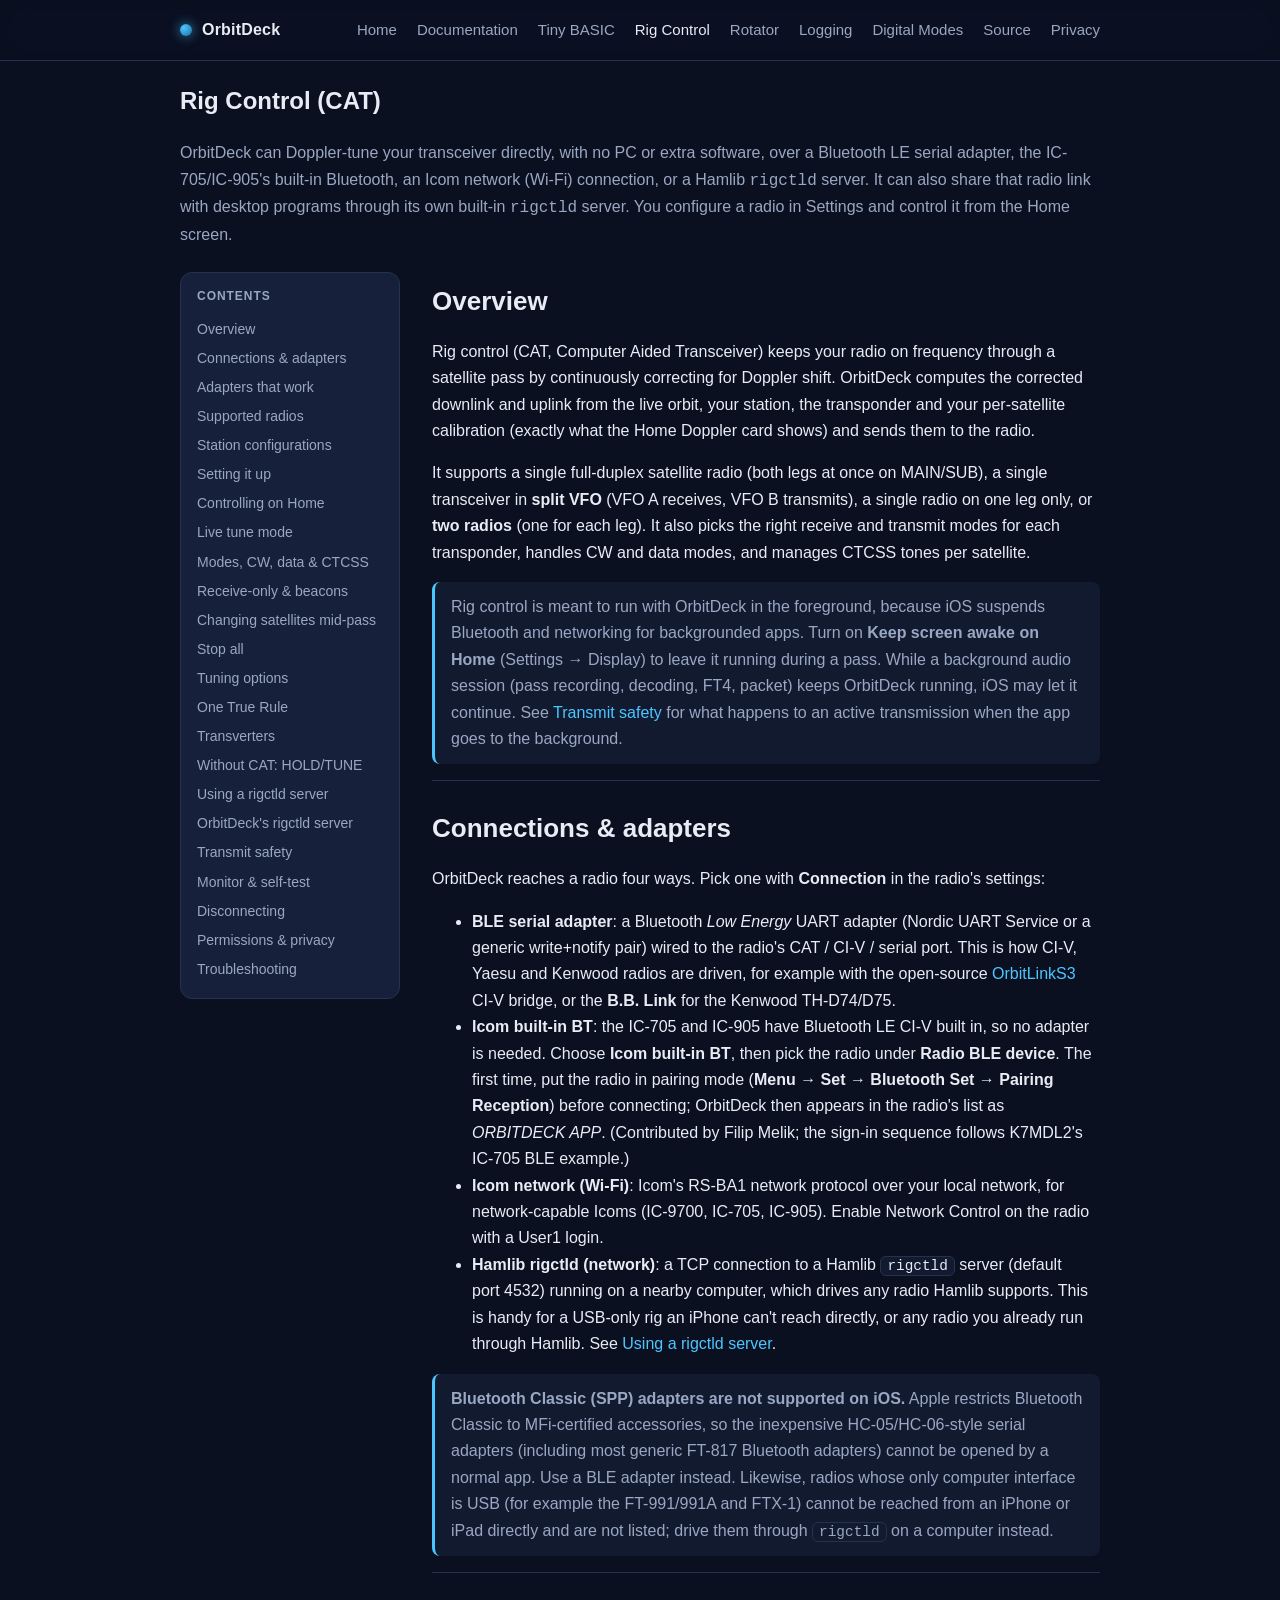
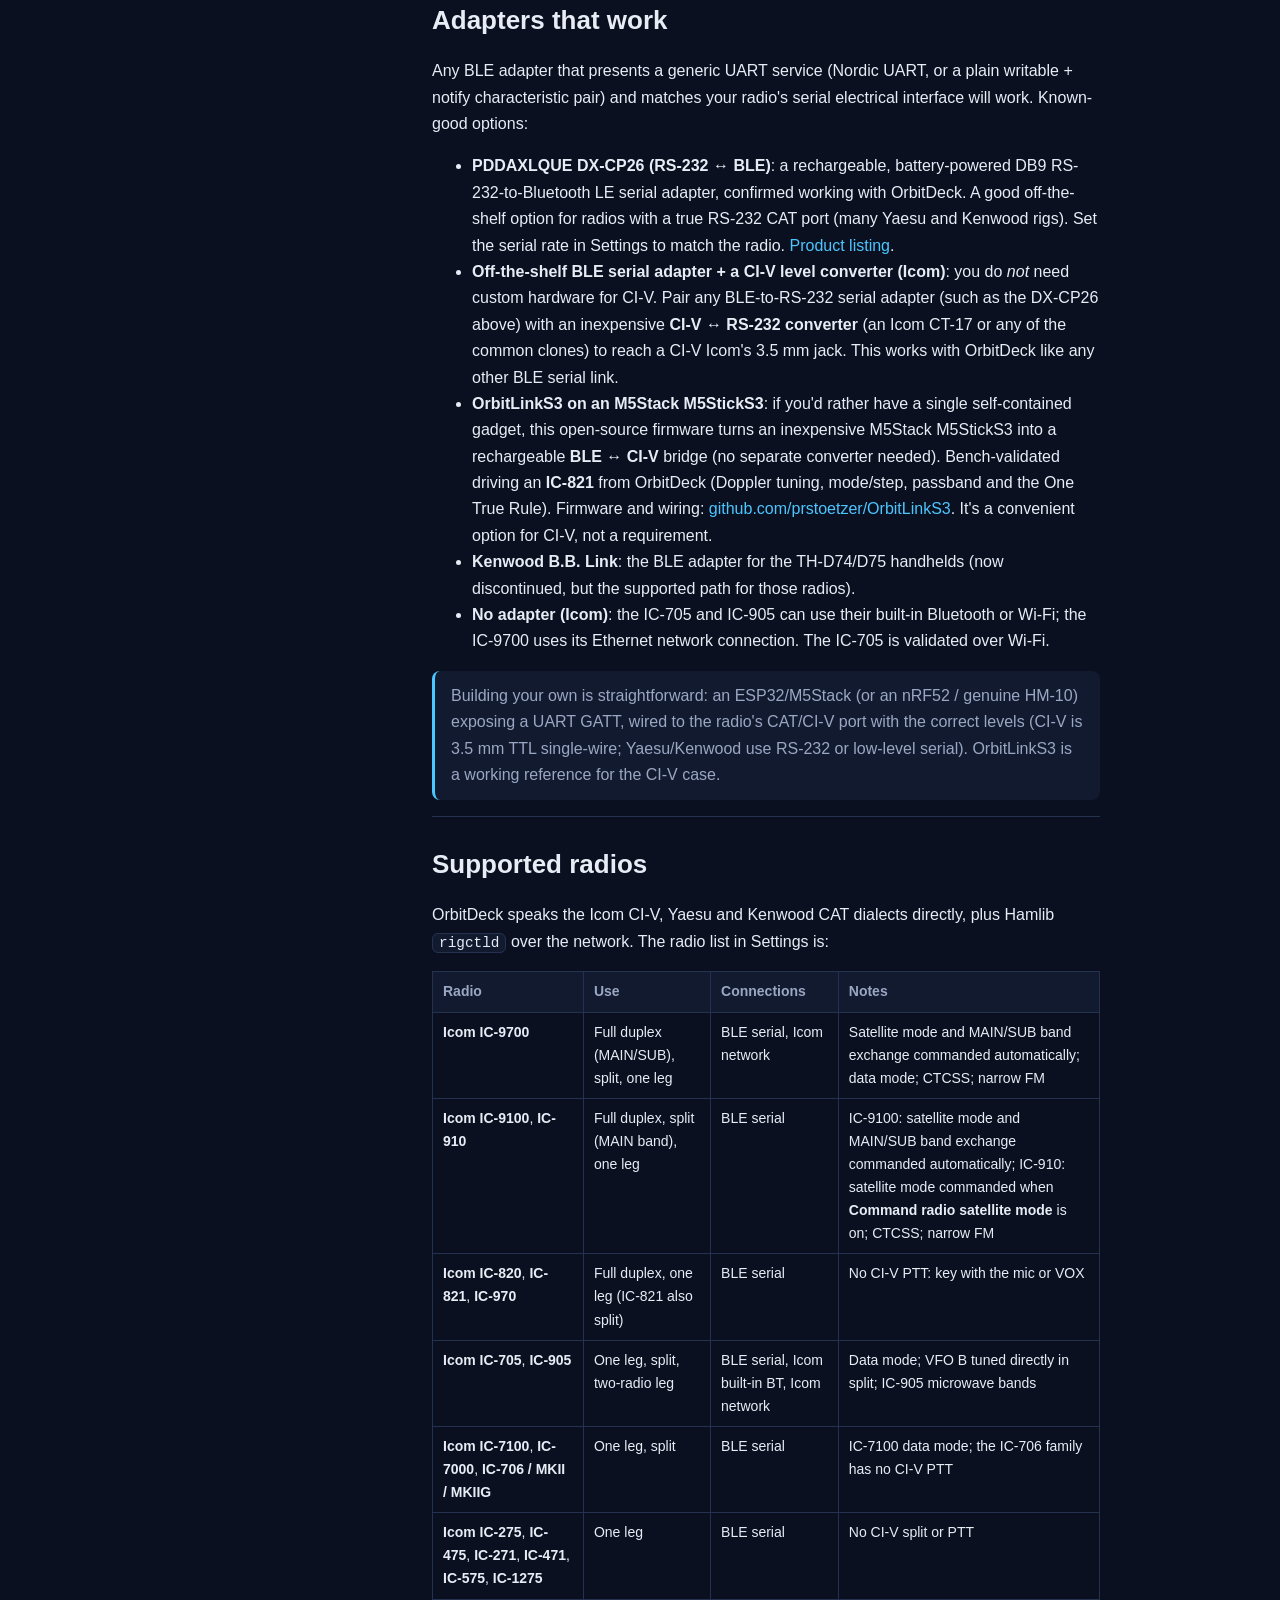
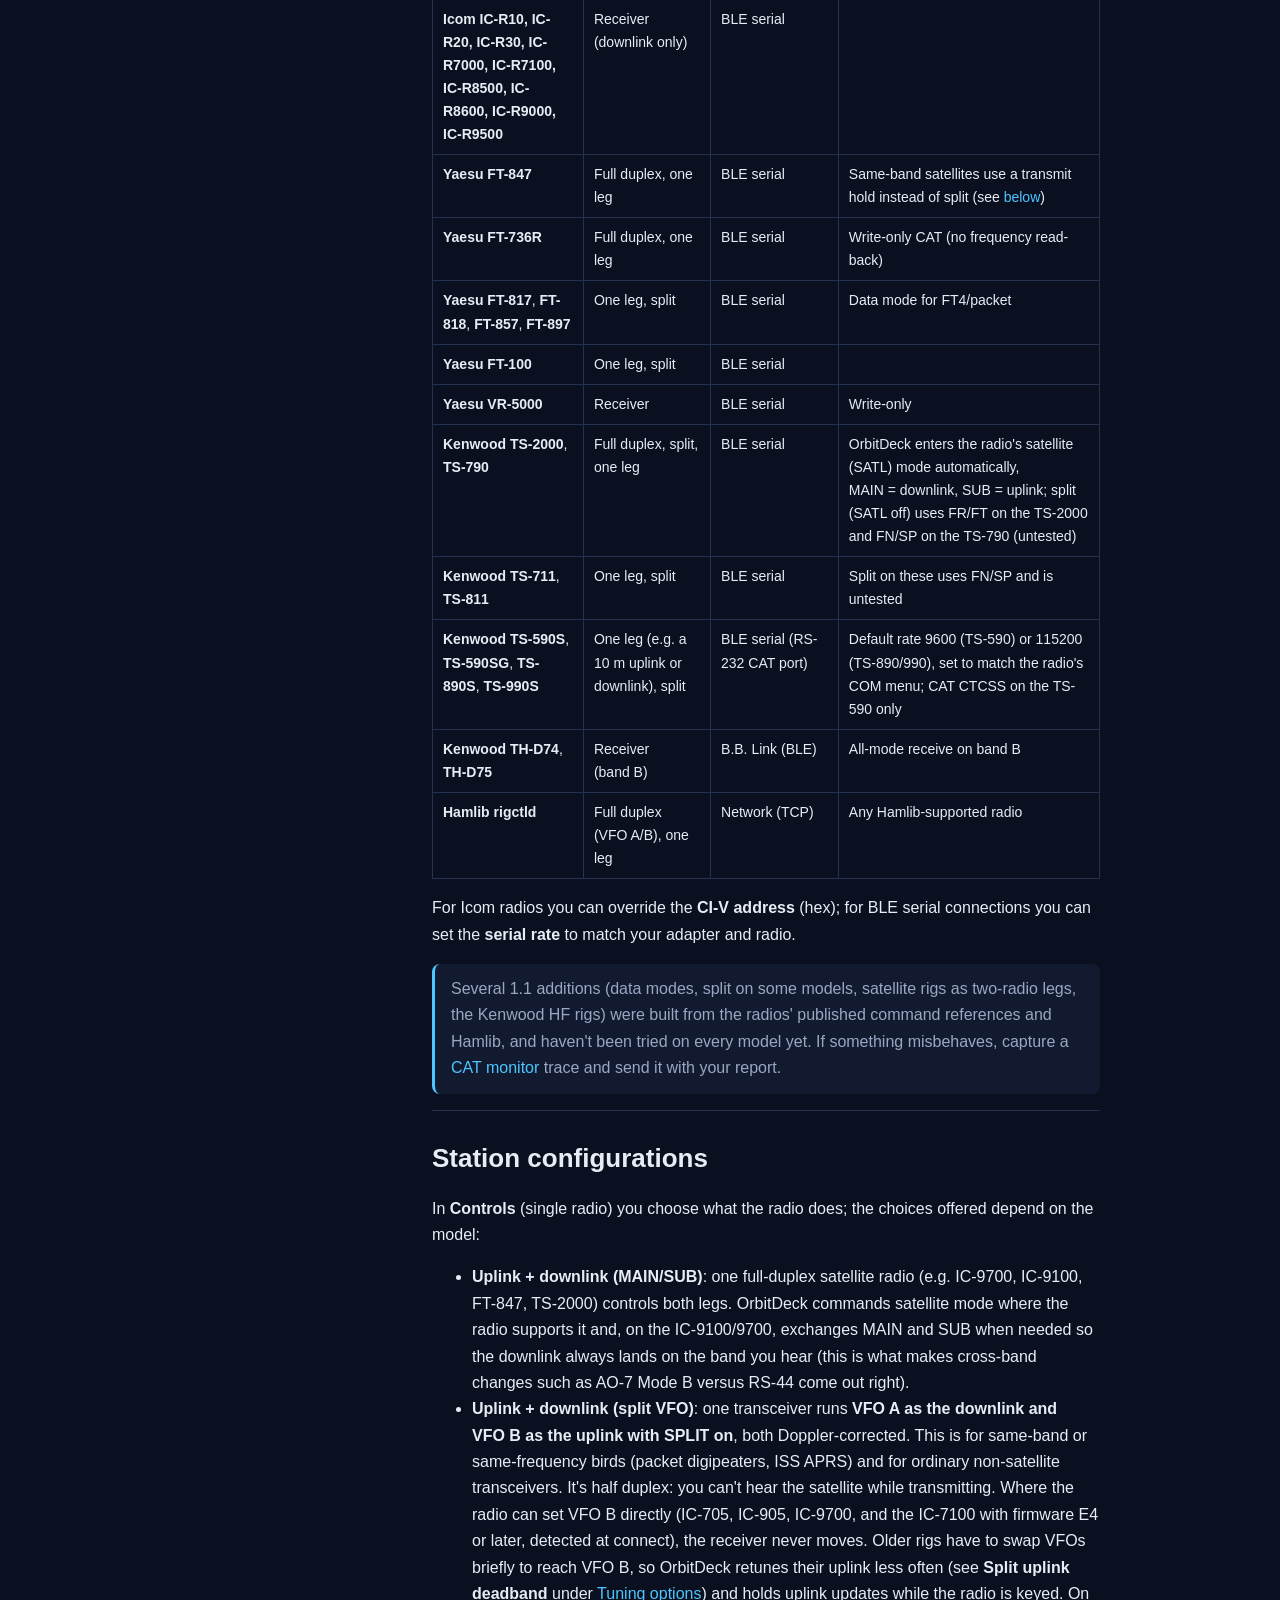
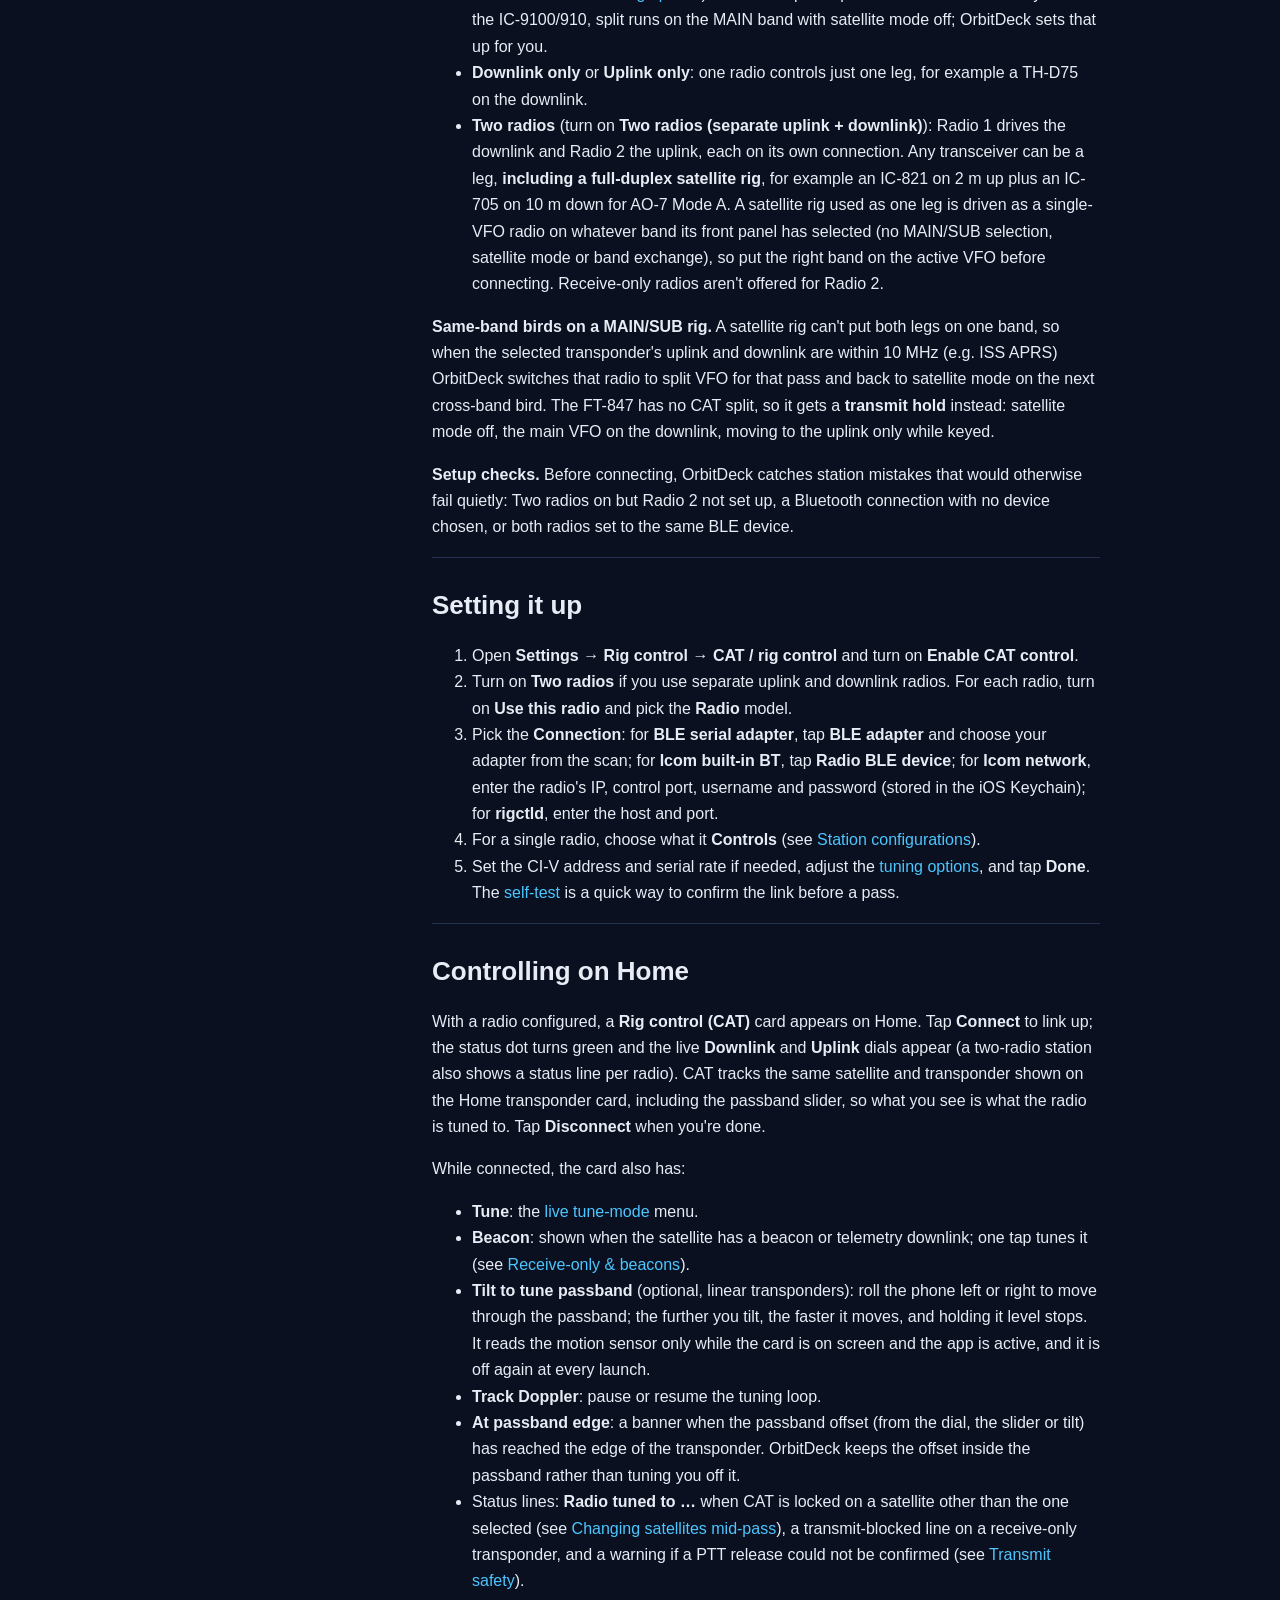
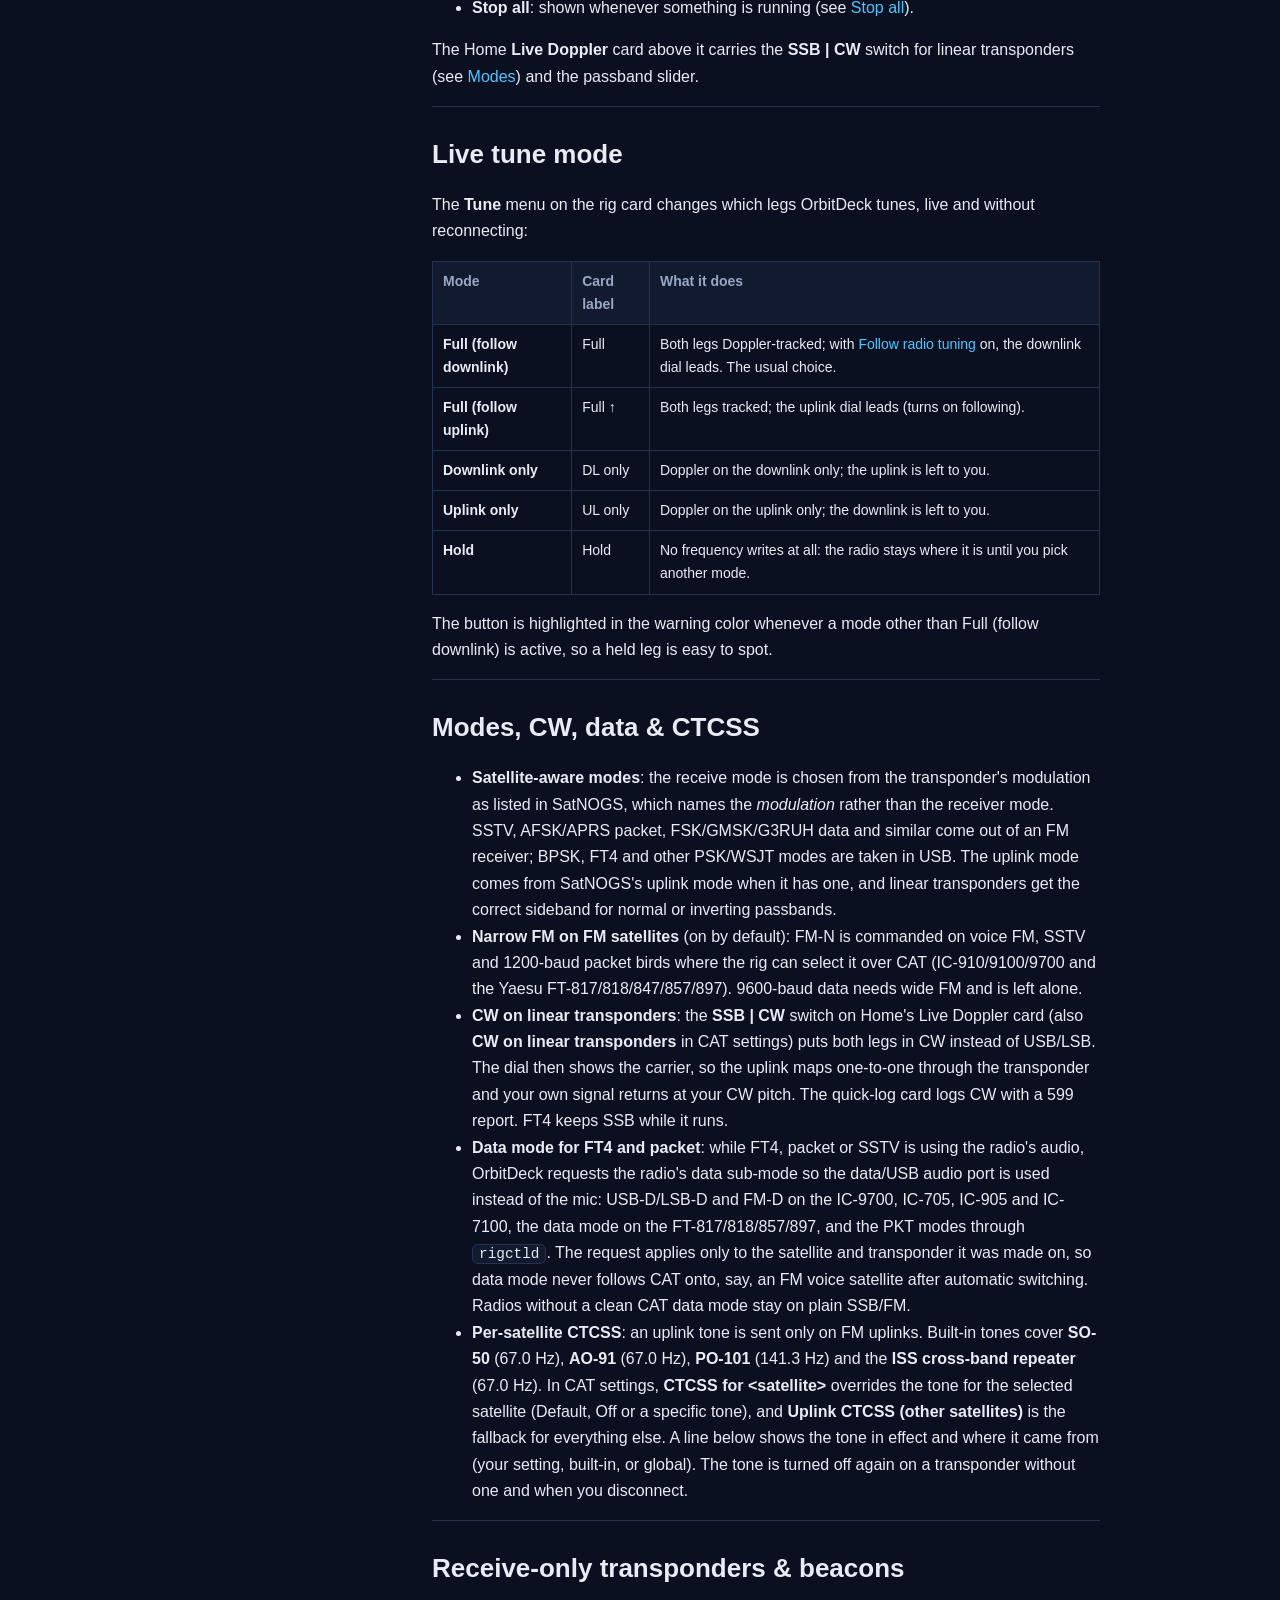
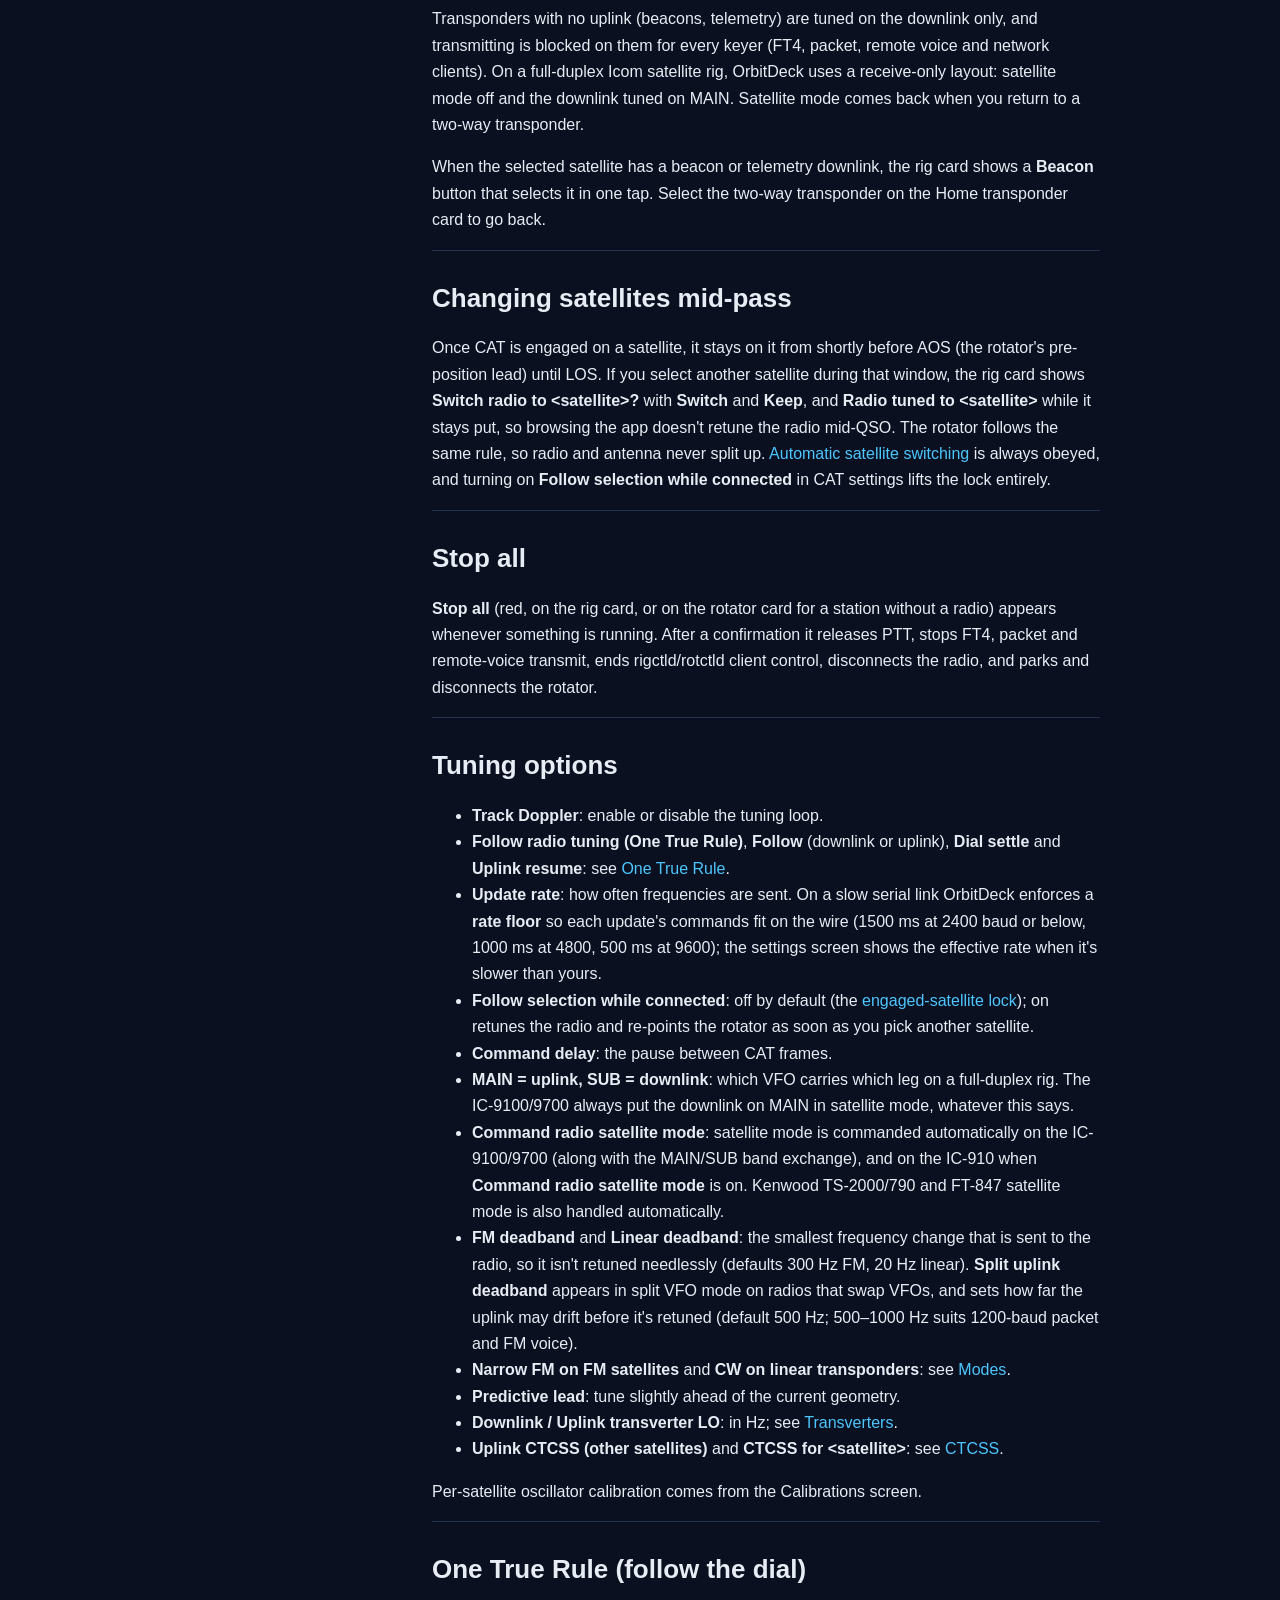
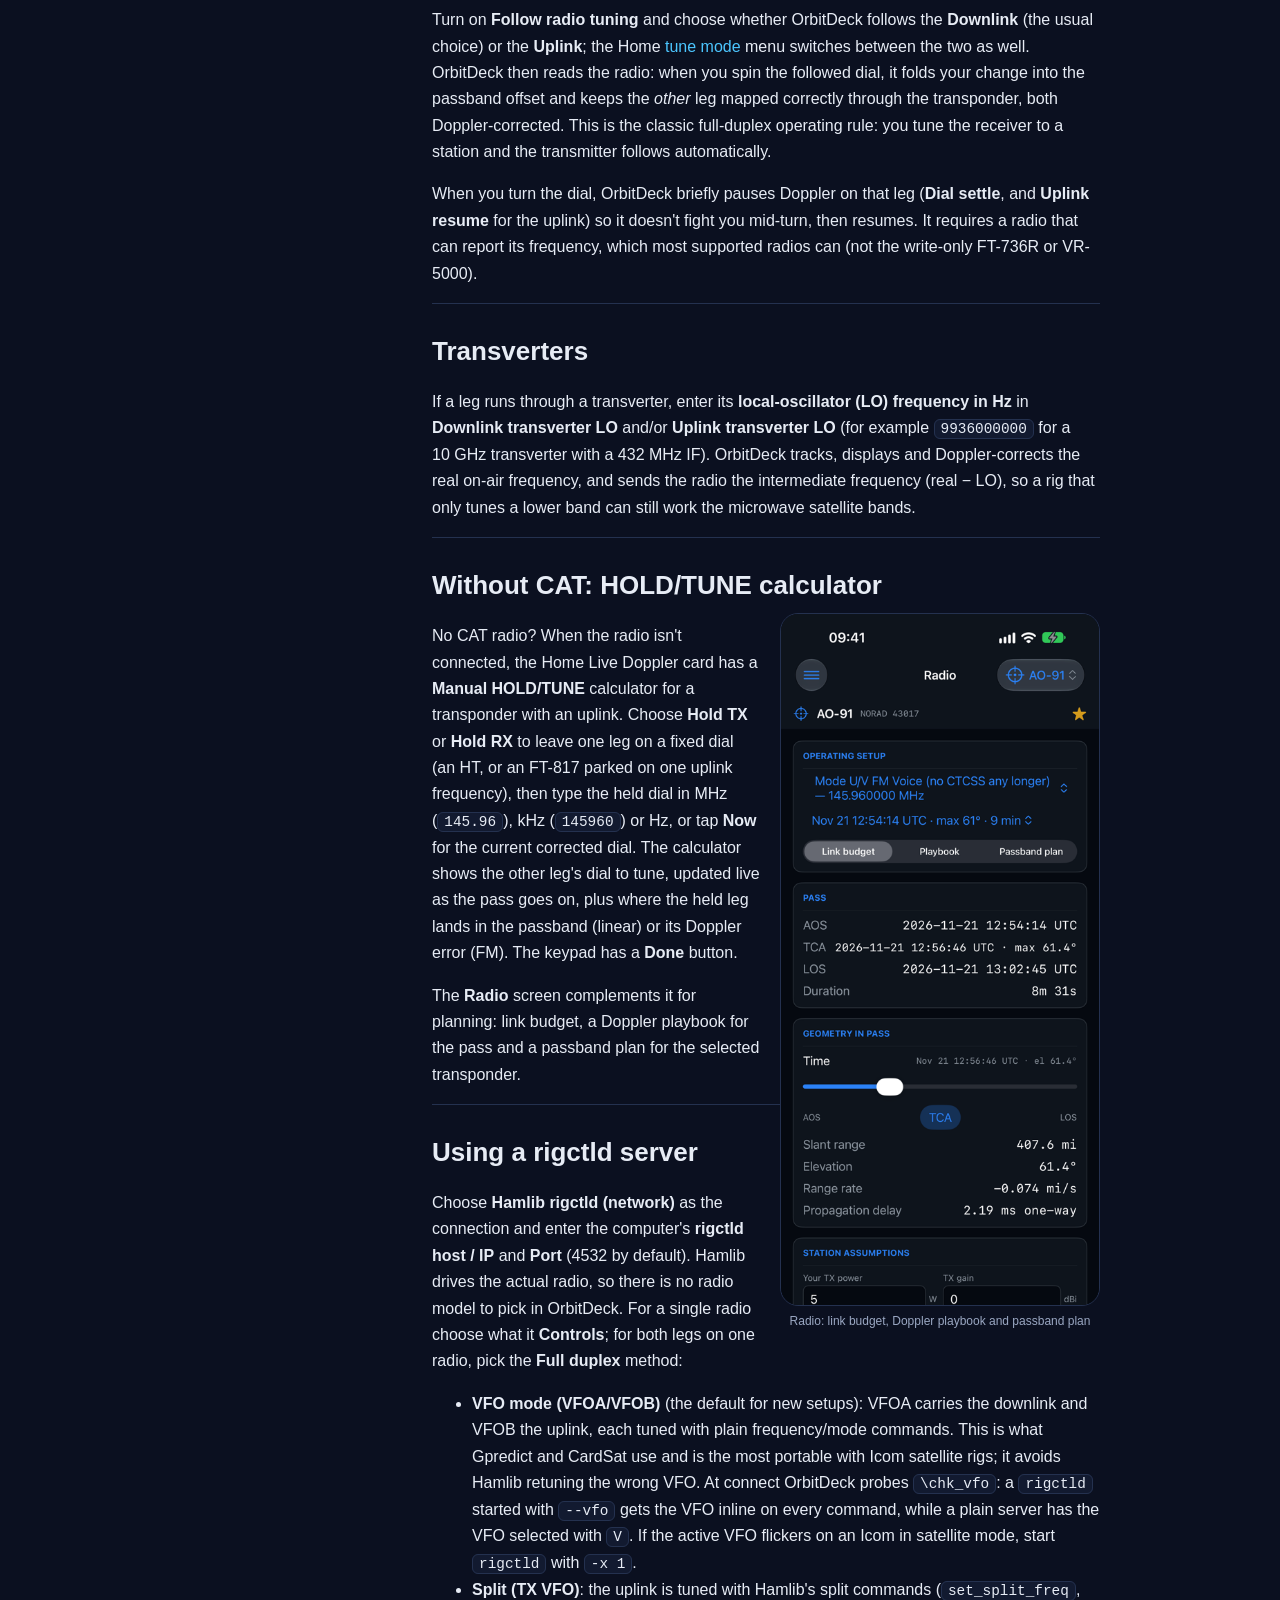
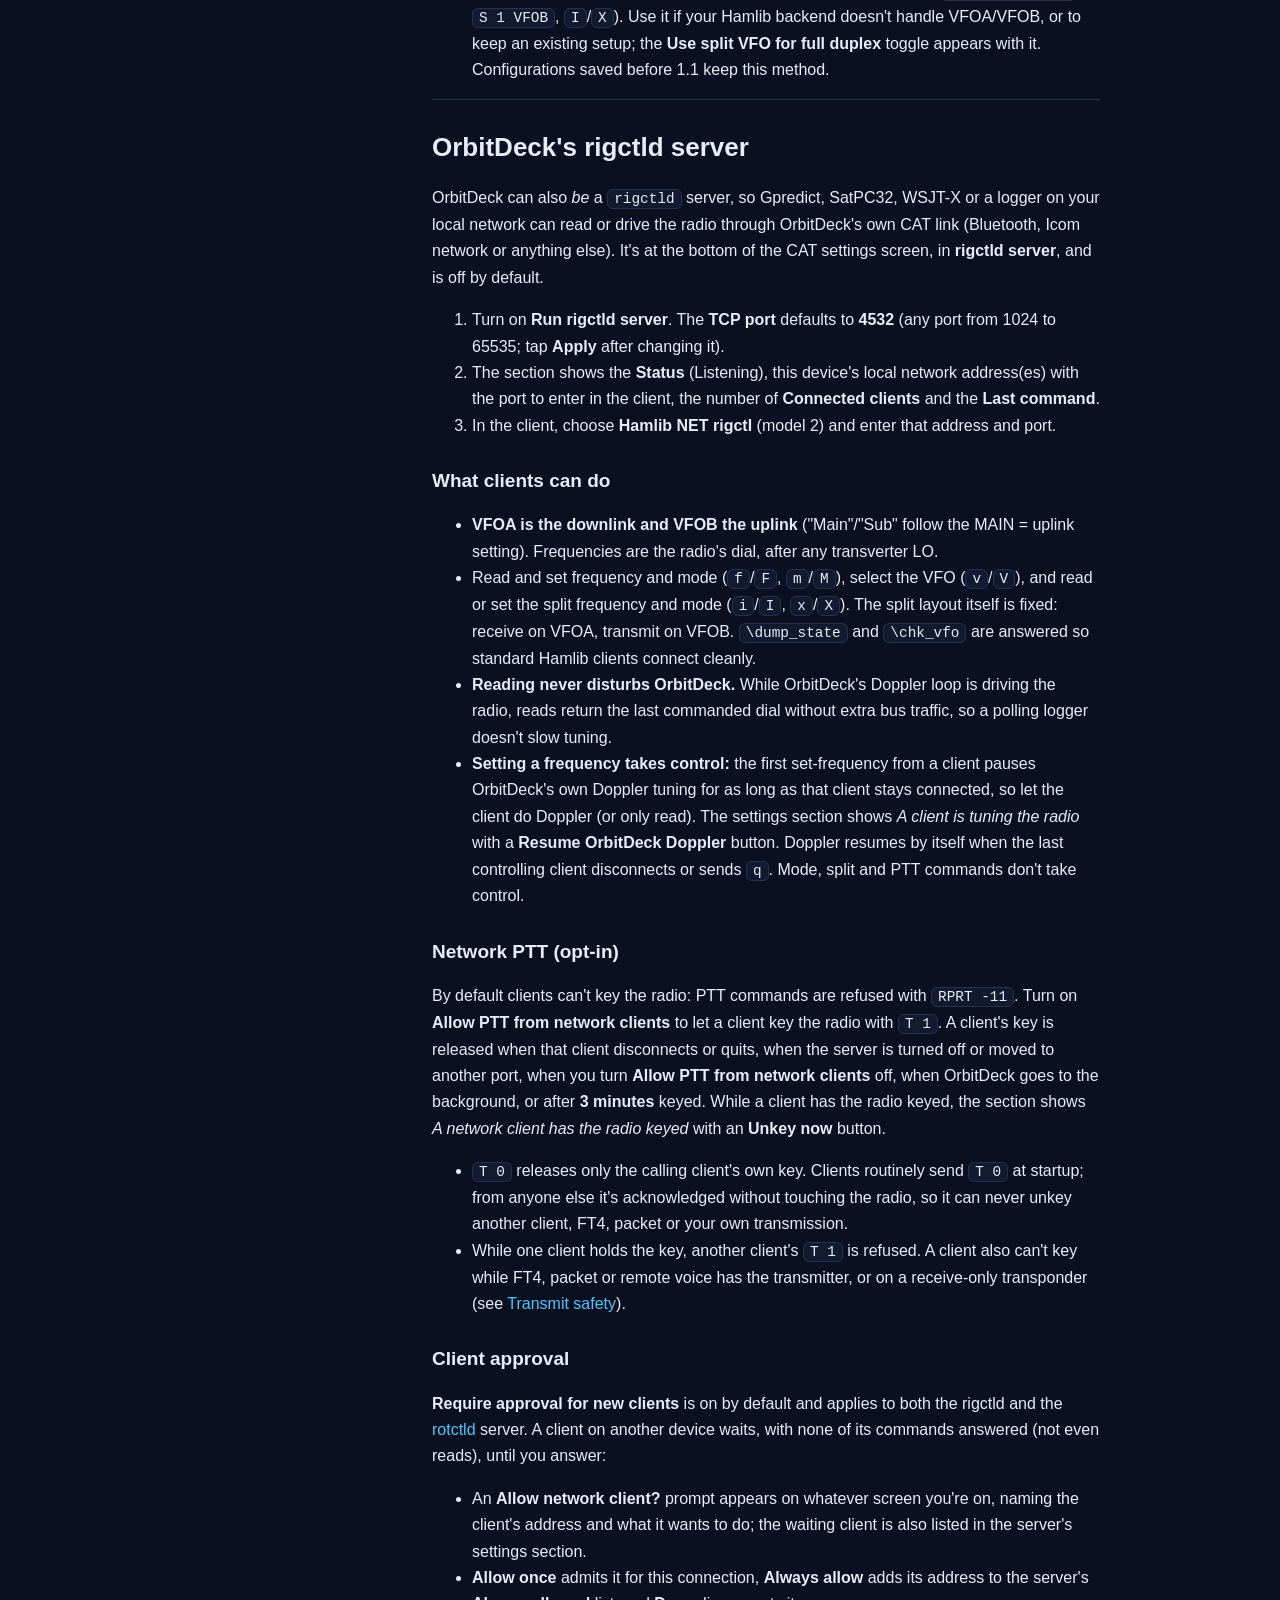
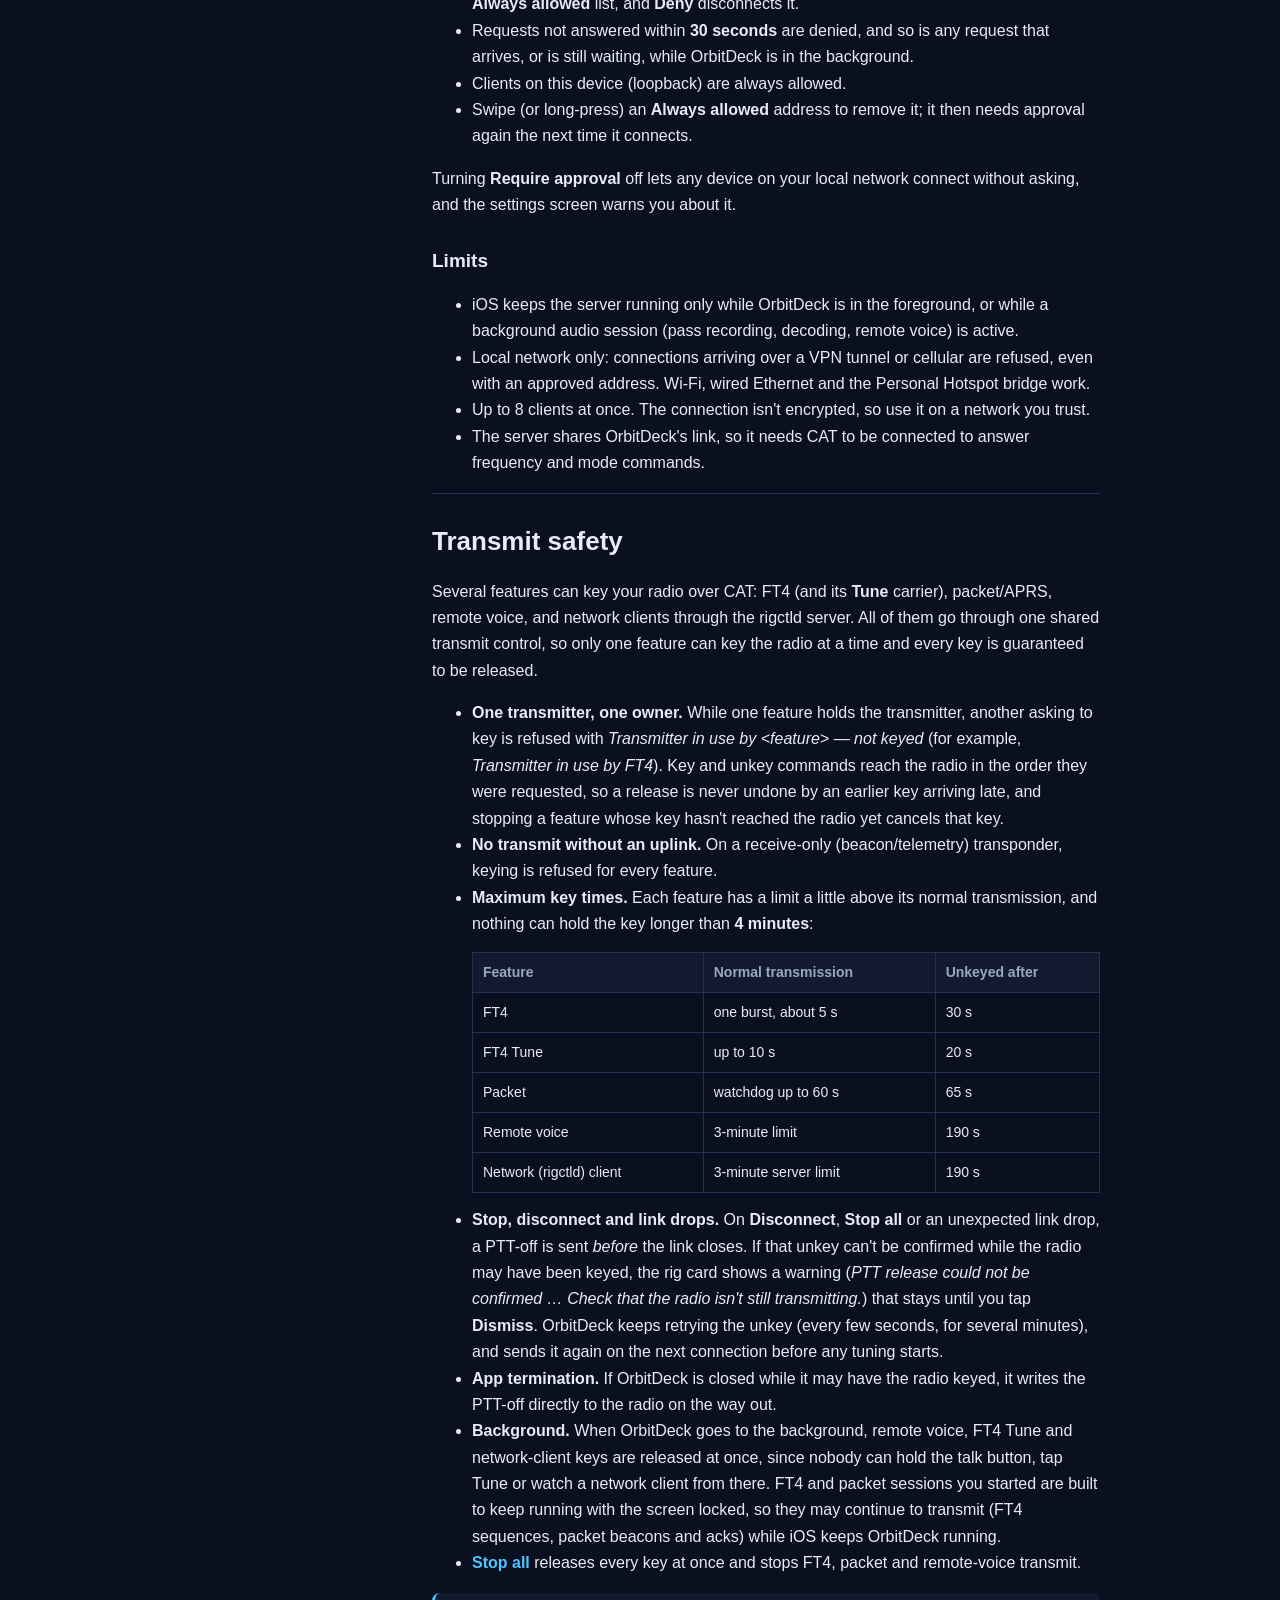
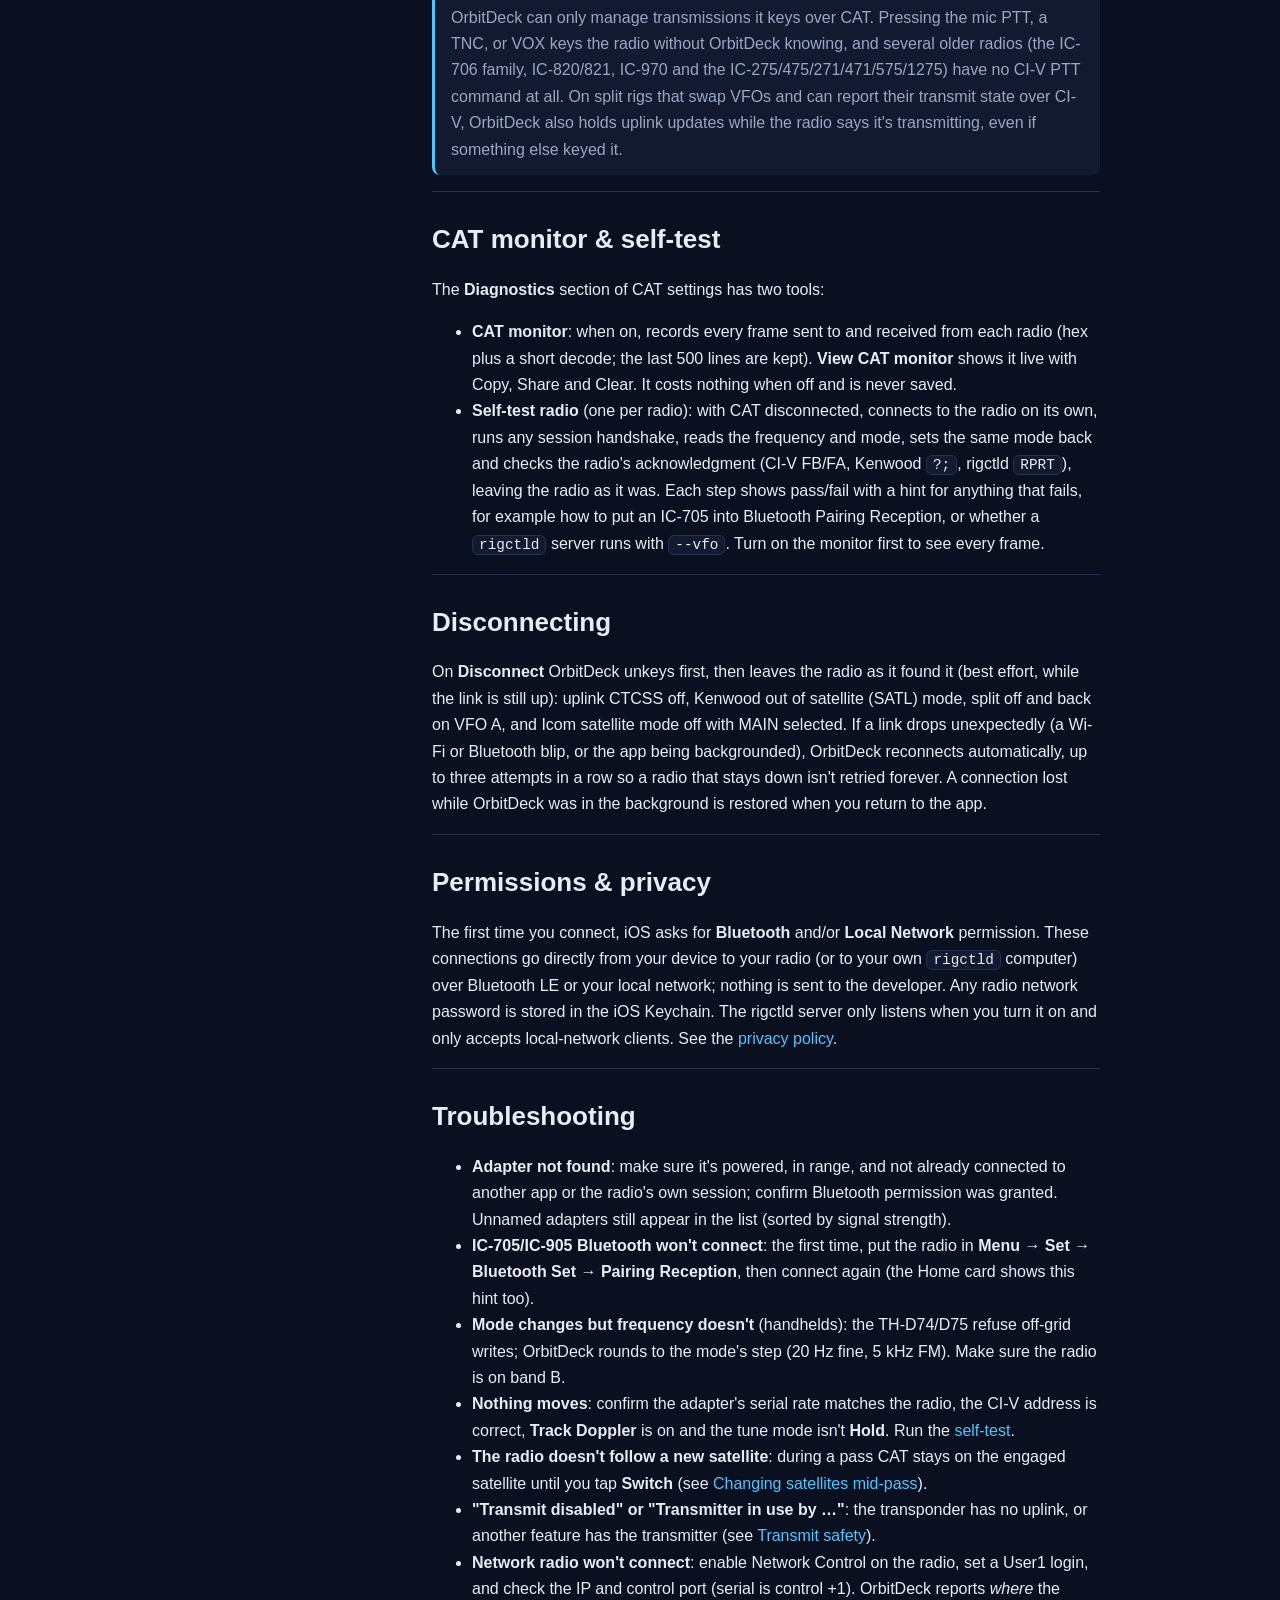
==== commit a9833e7f: "1.1 (5): App Store package, documentation audit, privacy manifest, small fixes - AppStore-1.1/: subm" ====
--- a/docs/catcontrol.html
+++ b/docs/catcontrol.html
@@ -96,7 +96,7 @@
                     </thead>
                     <tbody>
                         <tr><td><strong>Icom IC-9700</strong></td><td>Full duplex (MAIN/SUB), split, one leg</td><td>BLE serial, Icom network</td><td>Satellite mode and MAIN/SUB band exchange commanded automatically; data mode; CTCSS; narrow FM</td></tr>
-                        <tr><td><strong>Icom IC-9100</strong>, <strong>IC-910</strong></td><td>Full duplex, split (MAIN band), one leg</td><td>BLE serial</td><td>Satellite mode commanded; CTCSS; narrow FM</td></tr>
+                        <tr><td><strong>Icom IC-9100</strong>, <strong>IC-910</strong></td><td>Full duplex, split (MAIN band), one leg</td><td>BLE serial</td><td>IC-9100: satellite mode and MAIN/SUB band exchange commanded automatically; IC-910: satellite mode commanded when <strong>Command radio satellite mode</strong> is on; CTCSS; narrow FM</td></tr>
                         <tr><td><strong>Icom IC-820</strong>, <strong>IC-821</strong>, <strong>IC-970</strong></td><td>Full duplex, one leg (IC-821 also split)</td><td>BLE serial</td><td>No CI-V PTT: key with the mic or VOX</td></tr>
                         <tr><td><strong>Icom IC-705</strong>, <strong>IC-905</strong></td><td>One leg, split, two-radio leg</td><td>BLE serial, Icom built-in BT, Icom network</td><td>Data mode; VFO&nbsp;B tuned directly in split; IC-905 microwave bands</td></tr>
                         <tr><td><strong>Icom IC-7100</strong>, <strong>IC-7000</strong>, <strong>IC-706 / MKII / MKIIG</strong></td><td>One leg, split</td><td>BLE serial</td><td>IC-7100 data mode; the IC-706 family has no CI-V PTT</td></tr>
@@ -123,7 +123,7 @@
                 <p>In <strong>Controls</strong> (single radio) you choose what the radio does; the choices offered depend on the model:</p>
                 <ul>
                     <li><strong>Uplink + downlink (MAIN/SUB)</strong>: one full-duplex satellite radio (e.g. IC-9700, IC-9100, FT-847, TS-2000) controls both legs. OrbitDeck commands satellite mode where the radio supports it and, on the IC-9100/9700, exchanges MAIN and SUB when needed so the downlink always lands on the band you hear (this is what makes cross-band changes such as AO-7 Mode&nbsp;B versus RS-44 come out right).</li>
-                    <li><strong>Uplink + downlink (split VFO)</strong>: one transceiver runs <strong>VFO&nbsp;A as the downlink and VFO&nbsp;B as the uplink with SPLIT on</strong>, both Doppler-corrected. This is for same-band or same-frequency birds (packet digipeaters, ISS APRS) and for ordinary non-satellite transceivers. It's half duplex: you can't hear the satellite while transmitting. Where the radio can address VFO&nbsp;B directly (IC-705, IC-905, IC-9700, and the IC-7100 with firmware E4 or later, detected at connect) the receiver never moves; older rigs swap VFOs to reach VFO&nbsp;B, so the uplink retunes less often (<strong>Split uplink deadband</strong>) and uplink updates wait while OrbitDeck has the radio keyed. On the IC-9100/910 split runs on the MAIN band with satellite mode off, which OrbitDeck handles.</li>
+                    <li><strong>Uplink + downlink (split VFO)</strong>: one transceiver runs <strong>VFO&nbsp;A as the downlink and VFO&nbsp;B as the uplink with SPLIT on</strong>, both Doppler-corrected. This is for same-band or same-frequency birds (packet digipeaters, ISS APRS) and for ordinary non-satellite transceivers. It's half duplex: you can't hear the satellite while transmitting. Where the radio can set VFO&nbsp;B directly (IC-705, IC-905, IC-9700, and the IC-7100 with firmware E4 or later, detected at connect), the receiver never moves. Older rigs have to swap VFOs briefly to reach VFO&nbsp;B, so OrbitDeck retunes their uplink less often (see <strong>Split uplink deadband</strong> under <a href="#tuning">Tuning options</a>) and holds uplink updates while the radio is keyed. On the IC-9100/910, split runs on the MAIN band with satellite mode off; OrbitDeck sets that up for you.</li>
                     <li><strong>Downlink only</strong> or <strong>Uplink only</strong>: one radio controls just one leg, for example a TH-D75 on the downlink.</li>
                     <li><strong>Two radios</strong> (turn on <strong>Two radios (separate uplink + downlink)</strong>): Radio&nbsp;1 drives the downlink and Radio&nbsp;2 the uplink, each on its own connection. Any transceiver can be a leg, <strong>including a full-duplex satellite rig</strong>, for example an IC-821 on 2&nbsp;m up plus an IC-705 on 10&nbsp;m down for AO-7 Mode&nbsp;A. A satellite rig used as one leg is driven as a single-VFO radio on whatever band its front panel has selected (no MAIN/SUB selection, satellite mode or band exchange), so put the right band on the active VFO before connecting. Receive-only radios aren't offered for Radio&nbsp;2.</li>
                 </ul>
@@ -170,7 +170,7 @@
                 <h2 id="modes">Modes, CW, data &amp; CTCSS</h2>
                 <ul>
                     <li><strong>Satellite-aware modes</strong>: the receive mode is chosen from the transponder's modulation as listed in SatNOGS, which names the <em>modulation</em> rather than the receiver mode. SSTV, AFSK/APRS packet, FSK/GMSK/G3RUH data and similar come out of an FM receiver; BPSK, FT4 and other PSK/WSJT modes are taken in USB. The uplink mode comes from SatNOGS's uplink mode when it has one, and linear transponders get the correct sideband for normal or inverting passbands.</li>
-                    <li><strong>Narrow FM on FM satellites</strong> (on by default): FM-N is commanded on voice FM, SSTV and 1200-baud packet birds where the rig can select it over CAT (IC-910/9100/9700). 9600-baud data needs wide FM and is left alone.</li>
+                    <li><strong>Narrow FM on FM satellites</strong> (on by default): FM-N is commanded on voice FM, SSTV and 1200-baud packet birds where the rig can select it over CAT (IC-910/9100/9700 and the Yaesu FT-817/818/847/857/897). 9600-baud data needs wide FM and is left alone.</li>
                     <li><strong>CW on linear transponders</strong>: the <strong>SSB | CW</strong> switch on Home's Live Doppler card (also <strong>CW on linear transponders</strong> in CAT settings) puts both legs in CW instead of USB/LSB. The dial then shows the carrier, so the uplink maps one-to-one through the transponder and your own signal returns at your CW pitch. The quick-log card logs CW with a 599 report. FT4 keeps SSB while it runs.</li>
                     <li><strong>Data mode for FT4 and packet</strong>: while FT4, packet or SSTV is using the radio's audio, OrbitDeck requests the radio's data sub-mode so the data/USB audio port is used instead of the mic: USB-D/LSB-D and FM-D on the IC-9700, IC-705, IC-905 and IC-7100, the data mode on the FT-817/818/857/897, and the PKT modes through <code>rigctld</code>. The request applies only to the satellite and transponder it was made on, so data mode never follows CAT onto, say, an FM voice satellite after automatic switching. Radios without a clean CAT data mode stay on plain SSB/FM.</li>
                     <li><strong>Per-satellite CTCSS</strong>: an uplink tone is sent only on FM uplinks. Built-in tones cover <strong>SO-50</strong> (67.0&nbsp;Hz), <strong>AO-91</strong> (67.0&nbsp;Hz), <strong>PO-101</strong> (141.3&nbsp;Hz) and the <strong>ISS cross-band repeater</strong> (67.0&nbsp;Hz). In CAT settings, <strong>CTCSS for &lt;satellite&gt;</strong> overrides the tone for the selected satellite (Default, Off or a specific tone), and <strong>Uplink CTCSS (other satellites)</strong> is the fallback for everything else. A line below shows the tone in effect and where it came from (your setting, built-in, or global). The tone is turned off again on a transponder without one and when you disconnect.</li>
@@ -193,9 +193,9 @@
                     <li><strong>Update rate</strong>: how often frequencies are sent. On a slow serial link OrbitDeck enforces a <strong>rate floor</strong> so each update's commands fit on the wire (1500&nbsp;ms at 2400&nbsp;baud or below, 1000&nbsp;ms at 4800, 500&nbsp;ms at 9600); the settings screen shows the effective rate when it's slower than yours.</li>
                     <li><strong>Follow selection while connected</strong>: off by default (the <a href="#lock">engaged-satellite lock</a>); on retunes the radio and re-points the rotator as soon as you pick another satellite.</li>
                     <li><strong>Command delay</strong>: the pause between CAT frames.</li>
-                    <li><strong>MAIN = uplink, SUB = downlink</strong>: the VFO role convention for a full-duplex rig.</li>
-                    <li><strong>Command radio satellite mode</strong> and <strong>Assign MAIN/SUB bands (IC-9100/9700)</strong>: for Icoms that support them over CI-V. Kenwood TS-2000/790 satellite mode is handled automatically.</li>
-                    <li><strong>FM deadband</strong> and <strong>Linear deadband</strong>: the smallest change that triggers a new command, so the radio isn't retuned needlessly. <strong>Split uplink deadband</strong> appears in split VFO mode (500–1000&nbsp;Hz suits 1200-baud packet and FM voice).</li>
+                    <li><strong>MAIN = uplink, SUB = downlink</strong>: which VFO carries which leg on a full-duplex rig. The IC-9100/9700 always put the downlink on MAIN in satellite mode, whatever this says.</li>
+                    <li><strong>Command radio satellite mode</strong>: satellite mode is commanded automatically on the IC-9100/9700 (along with the MAIN/SUB band exchange), and on the IC-910 when <strong>Command radio satellite mode</strong> is on. Kenwood TS-2000/790 and FT-847 satellite mode is also handled automatically.</li>
+                    <li><strong>FM deadband</strong> and <strong>Linear deadband</strong>: the smallest frequency change that is sent to the radio, so it isn't retuned needlessly (defaults 300&nbsp;Hz FM, 20&nbsp;Hz linear). <strong>Split uplink deadband</strong> appears in split VFO mode on radios that swap VFOs, and sets how far the uplink may drift before it's retuned (default 500&nbsp;Hz; 500–1000&nbsp;Hz suits 1200-baud packet and FM voice).</li>
                     <li><strong>Narrow FM on FM satellites</strong> and <strong>CW on linear transponders</strong>: see <a href="#modes">Modes</a>.</li>
                     <li><strong>Predictive lead</strong>: tune slightly ahead of the current geometry.</li>
                     <li><strong>Downlink / Uplink transverter LO</strong>: in Hz; see <a href="#transverter">Transverters</a>.</li>
@@ -204,7 +204,8 @@
                 <p>Per-satellite oscillator calibration comes from the Calibrations screen.</p>
 
                 <h2 id="onetrule">One True Rule (follow the dial)</h2>
-                <p>Turn on <strong>Follow radio tuning</strong> and choose whether OrbitDeck follows the <strong>Downlink</strong> (the usual choice) or the <strong>Uplink</strong>; the Home <a href="#tunemode">tune mode</a> menu switches between the two as well. OrbitDeck then reads the radio: when you spin the followed dial, it folds your change into the passband offset and keeps the <em>other</em> leg mapped correctly through the transponder, both Doppler-corrected. This is the classic full-duplex operating rule: you tune the receiver to a station and the transmitter follows automatically. When you turn the dial, OrbitDeck briefly pauses Doppler on that leg (<strong>Dial settle</strong>, and <strong>Uplink resume</strong> for the uplink) so it doesn't fight you mid-turn, then resumes. It requires a radio that can report its frequency, which most supported radios can.</p>
+                <p>Turn on <strong>Follow radio tuning</strong> and choose whether OrbitDeck follows the <strong>Downlink</strong> (the usual choice) or the <strong>Uplink</strong>; the Home <a href="#tunemode">tune mode</a> menu switches between the two as well. OrbitDeck then reads the radio: when you spin the followed dial, it folds your change into the passband offset and keeps the <em>other</em> leg mapped correctly through the transponder, both Doppler-corrected. This is the classic full-duplex operating rule: you tune the receiver to a station and the transmitter follows automatically.</p>
+                <p>When you turn the dial, OrbitDeck briefly pauses Doppler on that leg (<strong>Dial settle</strong>, and <strong>Uplink resume</strong> for the uplink) so it doesn't fight you mid-turn, then resumes. It requires a radio that can report its frequency, which most supported radios can (not the write-only FT-736R or VR-5000).</p>
 
                 <h2 id="transverter">Transverters</h2>
                 <p>If a leg runs through a transverter, enter its <strong>local-oscillator (LO) frequency in Hz</strong> in <strong>Downlink transverter LO</strong> and/or <strong>Uplink transverter LO</strong> (for example <code>9936000000</code> for a 10&nbsp;GHz transverter with a 432&nbsp;MHz IF). OrbitDeck tracks, displays and Doppler-corrects the real on-air frequency, and sends the radio the intermediate frequency (real &minus; LO), so a rig that only tunes a lower band can still work the microwave satellite bands.</p>
@@ -236,7 +237,7 @@
                     <li><strong>Setting a frequency takes control:</strong> the first set-frequency from a client pauses OrbitDeck's own Doppler tuning for as long as that client stays connected, so let the client do Doppler (or only read). The settings section shows <em>A client is tuning the radio</em> with a <strong>Resume OrbitDeck Doppler</strong> button. Doppler resumes by itself when the last controlling client disconnects or sends <code>q</code>. Mode, split and PTT commands don't take control.</li>
                 </ul>
                 <h3>Network PTT (opt-in)</h3>
-                <p>By default clients can't key the radio: PTT commands are refused with <code>RPRT -11</code>. Turn on <strong>Allow PTT from network clients</strong> to let a client key the radio with <code>T&nbsp;1</code>. A client's key is released when that client disconnects or quits, when the server is turned off or moved to another port, when OrbitDeck goes to the background, or after <strong>3 minutes</strong> keyed. While a client has the radio keyed, the section shows <em>A network client has the radio keyed</em> with an <strong>Unkey now</strong> button.</p>
+                <p>By default clients can't key the radio: PTT commands are refused with <code>RPRT -11</code>. Turn on <strong>Allow PTT from network clients</strong> to let a client key the radio with <code>T&nbsp;1</code>. A client's key is released when that client disconnects or quits, when the server is turned off or moved to another port, when you turn <strong>Allow PTT from network clients</strong> off, when OrbitDeck goes to the background, or after <strong>3 minutes</strong> keyed. While a client has the radio keyed, the section shows <em>A network client has the radio keyed</em> with an <strong>Unkey now</strong> button.</p>
                 <ul>
                     <li><code>T&nbsp;0</code> releases only the calling client's own key. Clients routinely send <code>T&nbsp;0</code> at startup; from anyone else it's acknowledged without touching the radio, so it can never unkey another client, FT4, packet or your own transmission.</li>
                     <li>While one client holds the key, another client's <code>T&nbsp;1</code> is refused. A client also can't key while FT4, packet or remote voice has the transmitter, or on a receive-only transponder (see <a href="#safety">Transmit safety</a>).</li>
@@ -260,13 +261,13 @@
                 </ul>
 
                 <h2 id="safety">Transmit safety</h2>
-                <p>Several features can key your radio over CAT: FT4 (and its <strong>Tune</strong> carrier), packet/APRS, remote voice, and network clients through the rigctld server. OrbitDeck routes all of them through a single PTT authority, so the transmitter has exactly one owner at a time and every key has a guaranteed release.</p>
-                <ul>
-                    <li><strong>One transmitter, one owner.</strong> While one feature holds the transmitter, another asking to key is refused with <em>Transmitter in use by &lt;owner&gt; — not keyed</em> (for example, <em>Transmitter in use by FT4</em>). Keys and unkeys go out strictly in the order they were requested, so an unkey can never be overtaken by a later key, and stopping a feature whose key hasn't gone out yet cancels it.</li>
+                <p>Several features can key your radio over CAT: FT4 (and its <strong>Tune</strong> carrier), packet/APRS, remote voice, and network clients through the rigctld server. All of them go through one shared transmit control, so only one feature can key the radio at a time and every key is guaranteed to be released.</p>
+                <ul>
+                    <li><strong>One transmitter, one owner.</strong> While one feature holds the transmitter, another asking to key is refused with <em>Transmitter in use by &lt;feature&gt; — not keyed</em> (for example, <em>Transmitter in use by FT4</em>). Key and unkey commands reach the radio in the order they were requested, so a release is never undone by an earlier key arriving late, and stopping a feature whose key hasn't reached the radio yet cancels that key.</li>
                     <li><strong>No transmit without an uplink.</strong> On a receive-only (beacon/telemetry) transponder, keying is refused for every feature.</li>
-                    <li><strong>Maximum key times.</strong> Each owner has its own limit above its normal transmission, and nobody can hold the key longer than <strong>240&nbsp;seconds</strong>:
+                    <li><strong>Maximum key times.</strong> Each feature has a limit a little above its normal transmission, and nothing can hold the key longer than <strong>4&nbsp;minutes</strong>:
                         <table>
-                            <thead><tr><th>Owner</th><th>Normal transmission</th><th>Unkeyed after</th></tr></thead>
+                            <thead><tr><th>Feature</th><th>Normal transmission</th><th>Unkeyed after</th></tr></thead>
                             <tbody>
                                 <tr><td>FT4</td><td>one burst, about 5&nbsp;s</td><td>30&nbsp;s</td></tr>
                                 <tr><td>FT4 Tune</td><td>up to 10&nbsp;s</td><td>20&nbsp;s</td></tr>
@@ -276,24 +277,24 @@
                             </tbody>
                         </table>
                     </li>
-                    <li><strong>Stop, disconnect and link drops.</strong> On <strong>Disconnect</strong>, <strong>Stop all</strong> or an unexpected link drop, a PTT-off is sent <em>before</em> the link closes. If that unkey can't be confirmed while the radio may have been keyed, the rig card shows a warning (<em>PTT release could not be confirmed … Check that the radio isn't still transmitting.</em>) that stays until you tap <strong>Dismiss</strong>. OrbitDeck keeps retrying the unkey for a while, and sends it again on the next connection before any tuning starts.</li>
+                    <li><strong>Stop, disconnect and link drops.</strong> On <strong>Disconnect</strong>, <strong>Stop all</strong> or an unexpected link drop, a PTT-off is sent <em>before</em> the link closes. If that unkey can't be confirmed while the radio may have been keyed, the rig card shows a warning (<em>PTT release could not be confirmed … Check that the radio isn't still transmitting.</em>) that stays until you tap <strong>Dismiss</strong>. OrbitDeck keeps retrying the unkey (every few seconds, for several minutes), and sends it again on the next connection before any tuning starts.</li>
                     <li><strong>App termination.</strong> If OrbitDeck is closed while it may have the radio keyed, it writes the PTT-off directly to the radio on the way out.</li>
                     <li><strong>Background.</strong> When OrbitDeck goes to the background, remote voice, FT4 Tune and network-client keys are released at once, since nobody can hold the talk button, tap Tune or watch a network client from there. FT4 and packet sessions you started are built to keep running with the screen locked, so they may continue to transmit (FT4 sequences, packet beacons and acks) while iOS keeps OrbitDeck running.</li>
-                    <li><strong>Stop all</strong> also stops remote-voice transmit.</li>
-                </ul>
-                <div class="note">
-                    OrbitDeck can only manage transmissions it keys over CAT. Pressing the mic PTT, a TNC, or VOX keys the radio without OrbitDeck knowing, and several older radios (the IC-706 family, IC-820/821, IC-970 and the IC-2xx/4xx/575/1275 generation) have no CI-V PTT command at all. Split rigs that can report transmit over CI-V hold uplink updates while they say they're transmitting.
+                    <li><strong><a href="#stopall">Stop all</a></strong> releases every key at once and stops FT4, packet and remote-voice transmit.</li>
+                </ul>
+                <div class="note">
+                    OrbitDeck can only manage transmissions it keys over CAT. Pressing the mic PTT, a TNC, or VOX keys the radio without OrbitDeck knowing, and several older radios (the IC-706 family, IC-820/821, IC-970 and the IC-275/475/271/471/575/1275) have no CI-V PTT command at all. On split rigs that swap VFOs and can report their transmit state over CI-V, OrbitDeck also holds uplink updates while the radio says it's transmitting, even if something else keyed it.
                 </div>
 
                 <h2 id="diagnostics">CAT monitor &amp; self-test</h2>
                 <p>The <strong>Diagnostics</strong> section of CAT settings has two tools:</p>
                 <ul>
-                    <li><strong>CAT monitor</strong>: when on, records every frame sent to and received from each radio (hex plus a short decode, a bounded number of recent lines). <strong>View CAT monitor</strong> shows it live with Copy, Share and Clear. It costs nothing when off and is never saved.</li>
+                    <li><strong>CAT monitor</strong>: when on, records every frame sent to and received from each radio (hex plus a short decode; the last 500 lines are kept). <strong>View CAT monitor</strong> shows it live with Copy, Share and Clear. It costs nothing when off and is never saved.</li>
                     <li><strong>Self-test radio</strong> (one per radio): with CAT disconnected, connects to the radio on its own, runs any session handshake, reads the frequency and mode, sets the same mode back and checks the radio's acknowledgment (CI-V FB/FA, Kenwood <code>?;</code>, rigctld <code>RPRT</code>), leaving the radio as it was. Each step shows pass/fail with a hint for anything that fails, for example how to put an IC-705 into Bluetooth Pairing Reception, or whether a <code>rigctld</code> server runs with <code>--vfo</code>. Turn on the monitor first to see every frame.</li>
                 </ul>
 
                 <h2 id="disconnect">Disconnecting</h2>
-                <p>On <strong>Disconnect</strong> OrbitDeck unkeys first, then leaves the radio as it found it (best effort, while the link is still up): uplink CTCSS off, Kenwood out of satellite (SATL) mode, split off and back on VFO&nbsp;A, and Icom satellite mode off with MAIN selected. If a link drops unexpectedly (a Wi-Fi or Bluetooth blip, or the app being backgrounded), OrbitDeck reconnects automatically, with a limit so a radio that stays down isn't retried forever.</p>
+                <p>On <strong>Disconnect</strong> OrbitDeck unkeys first, then leaves the radio as it found it (best effort, while the link is still up): uplink CTCSS off, Kenwood out of satellite (SATL) mode, split off and back on VFO&nbsp;A, and Icom satellite mode off with MAIN selected. If a link drops unexpectedly (a Wi-Fi or Bluetooth blip, or the app being backgrounded), OrbitDeck reconnects automatically, up to three attempts in a row so a radio that stays down isn't retried forever. A connection lost while OrbitDeck was in the background is restored when you return to the app.</p>
 
                 <h2 id="privacy">Permissions &amp; privacy</h2>
                 <p>The first time you connect, iOS asks for <strong>Bluetooth</strong> and/or <strong>Local Network</strong> permission. These connections go directly from your device to your radio (or to your own <code>rigctld</code> computer) over Bluetooth&nbsp;LE or your local network; nothing is sent to the developer. Any radio network password is stored in the iOS Keychain. The rigctld server only listens when you turn it on and only accepts local-network clients. See the <a href="privacy.html">privacy policy</a>.</p>
